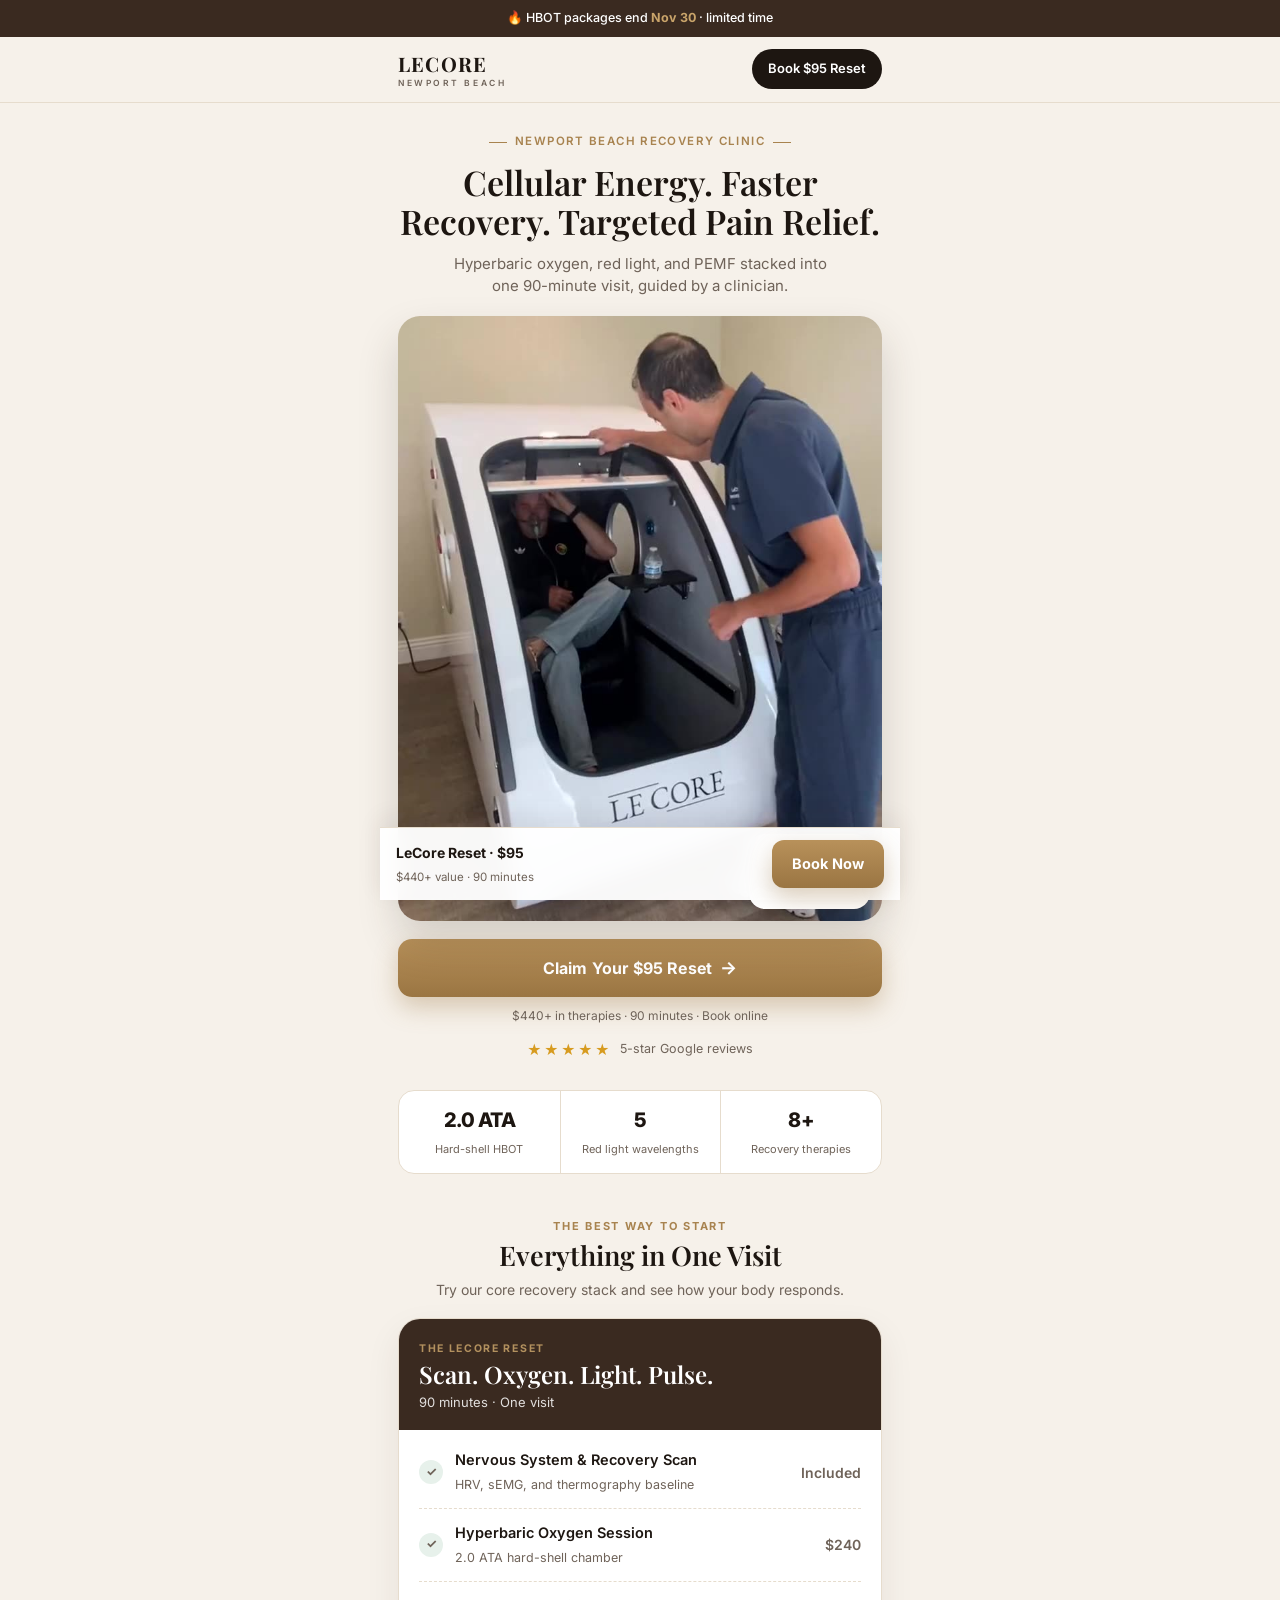
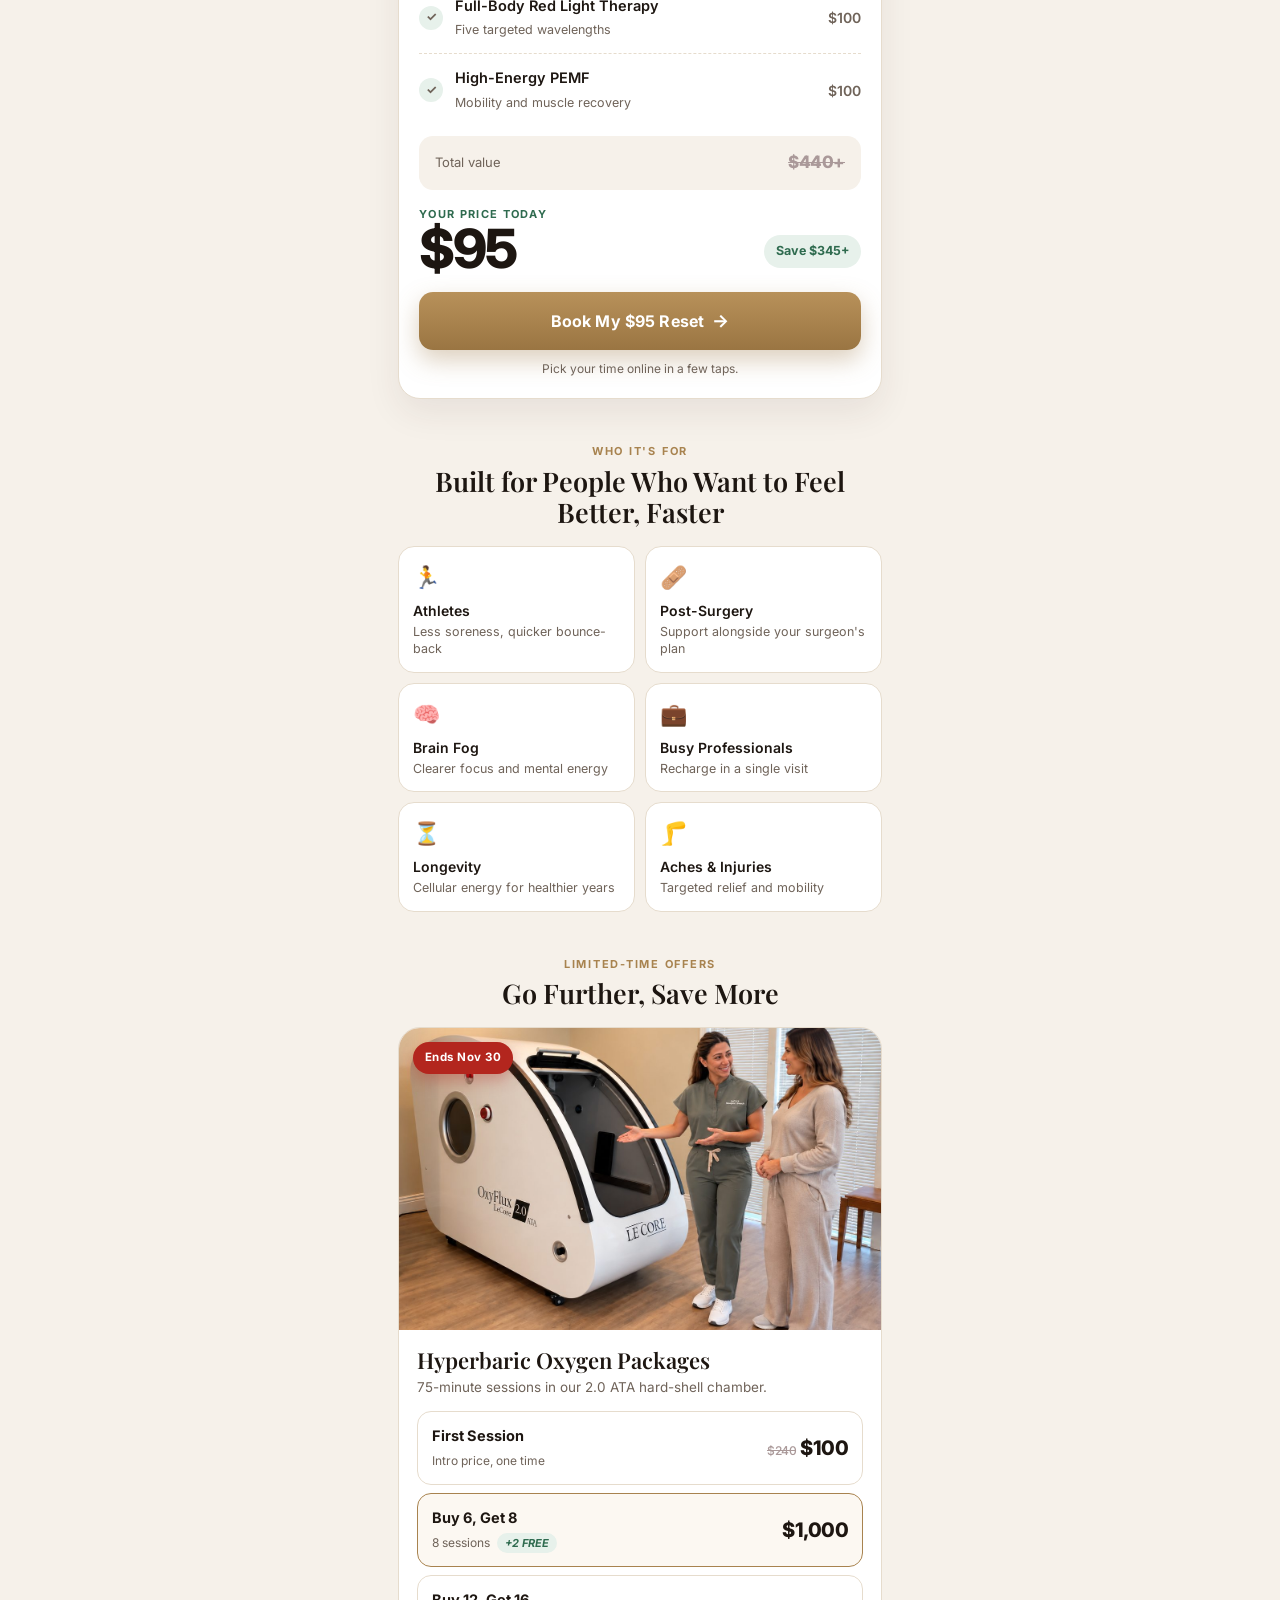
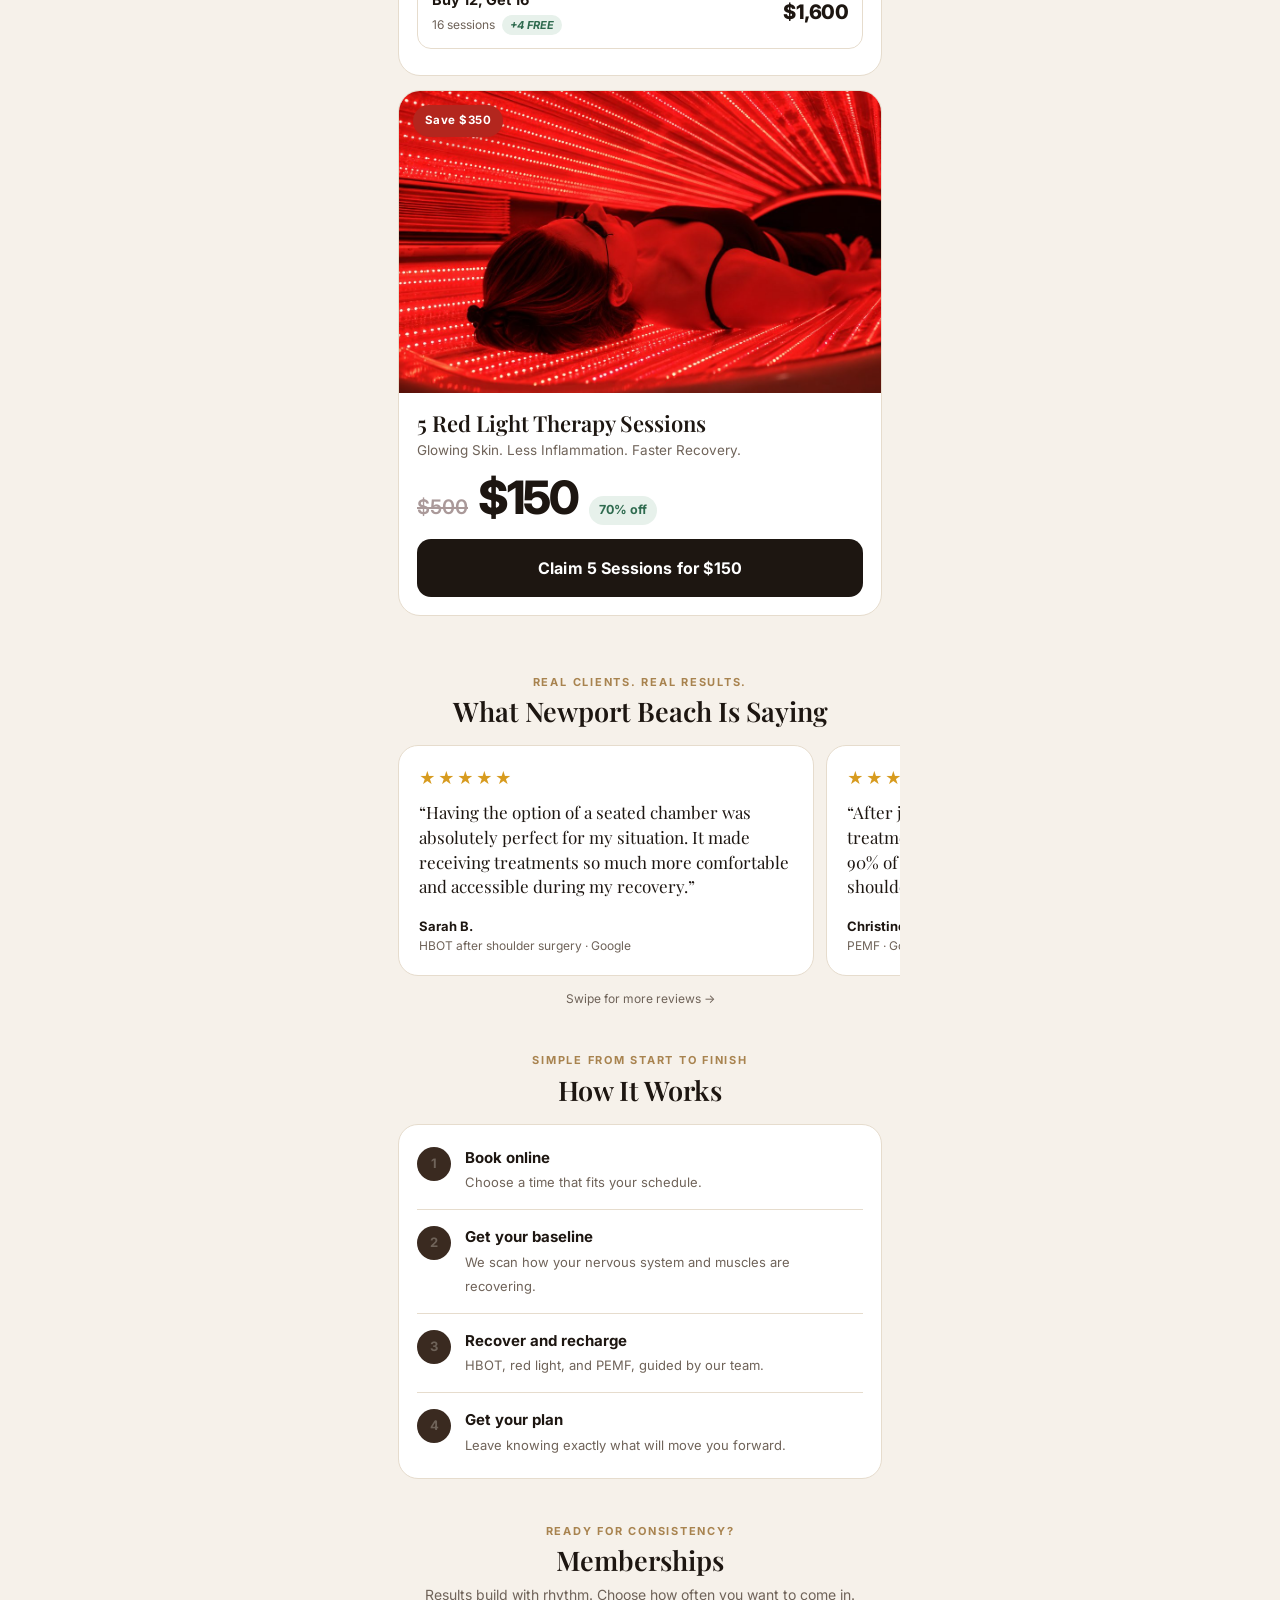
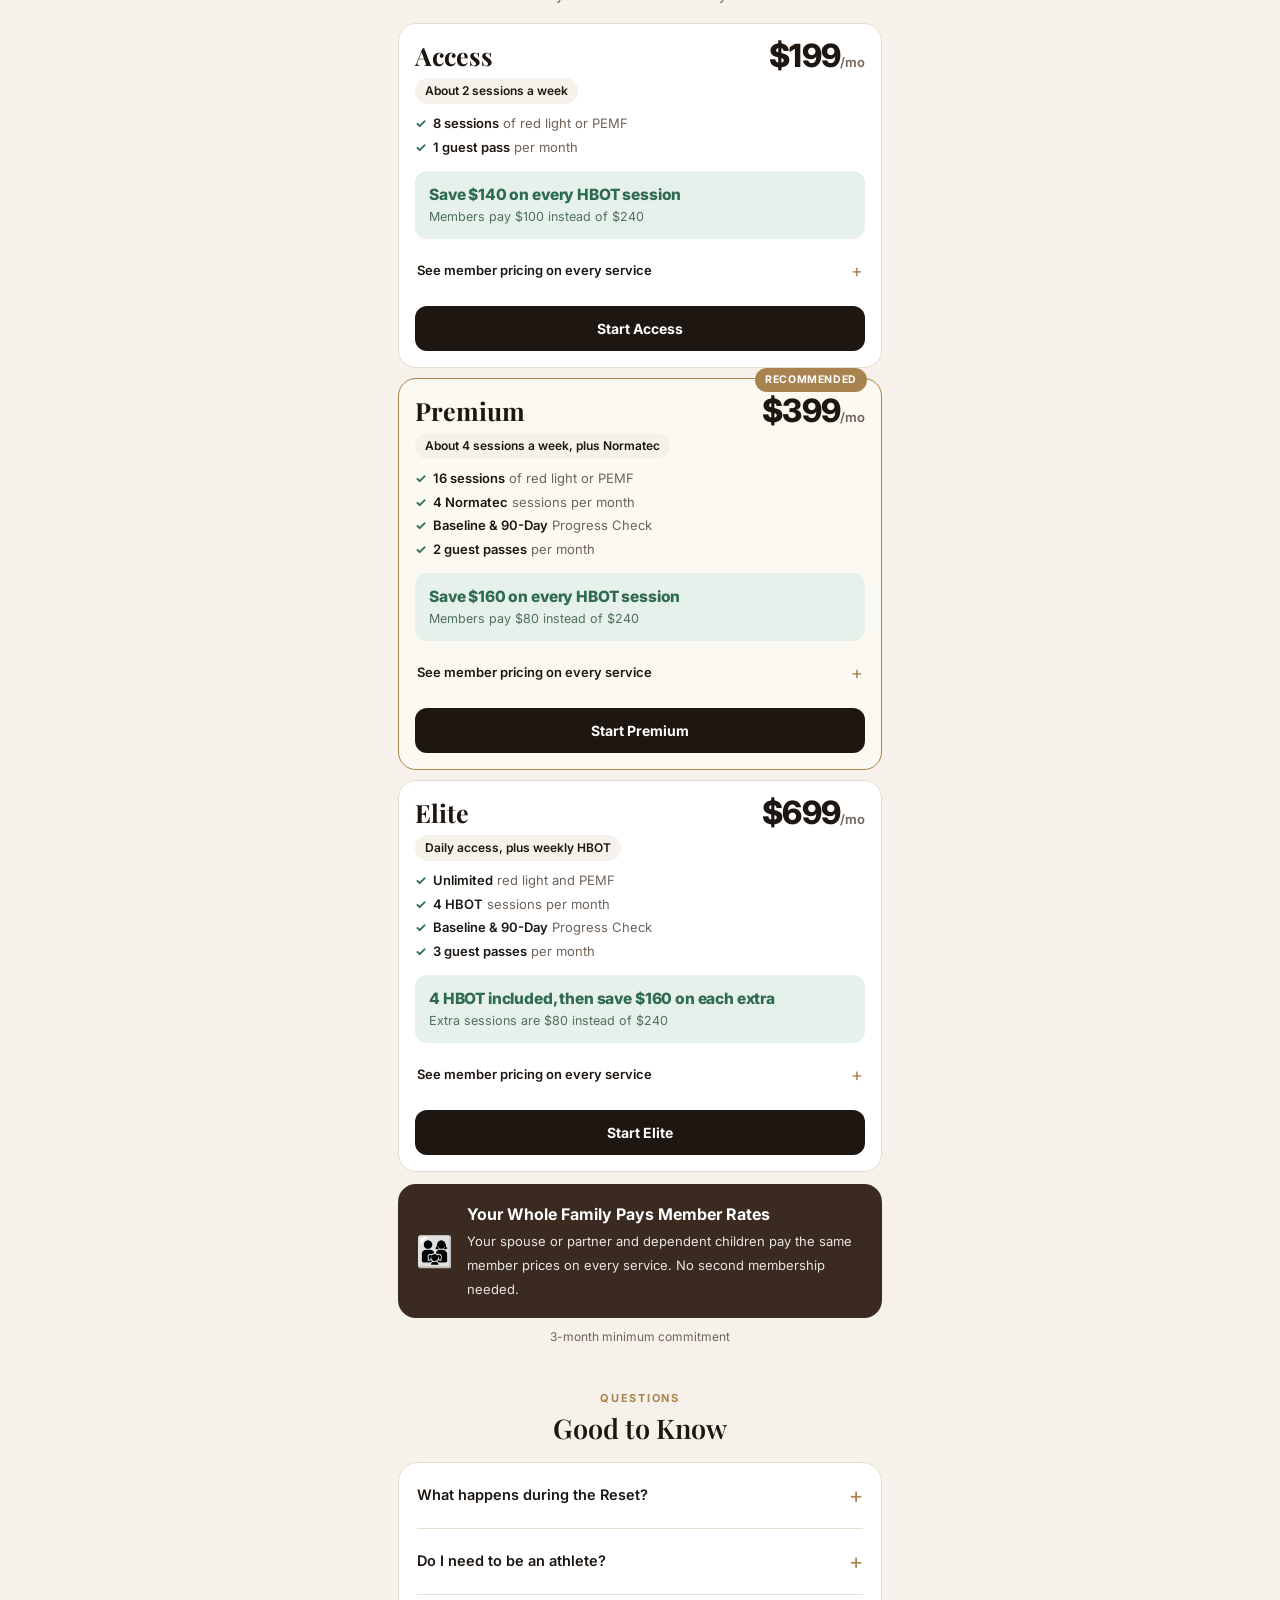
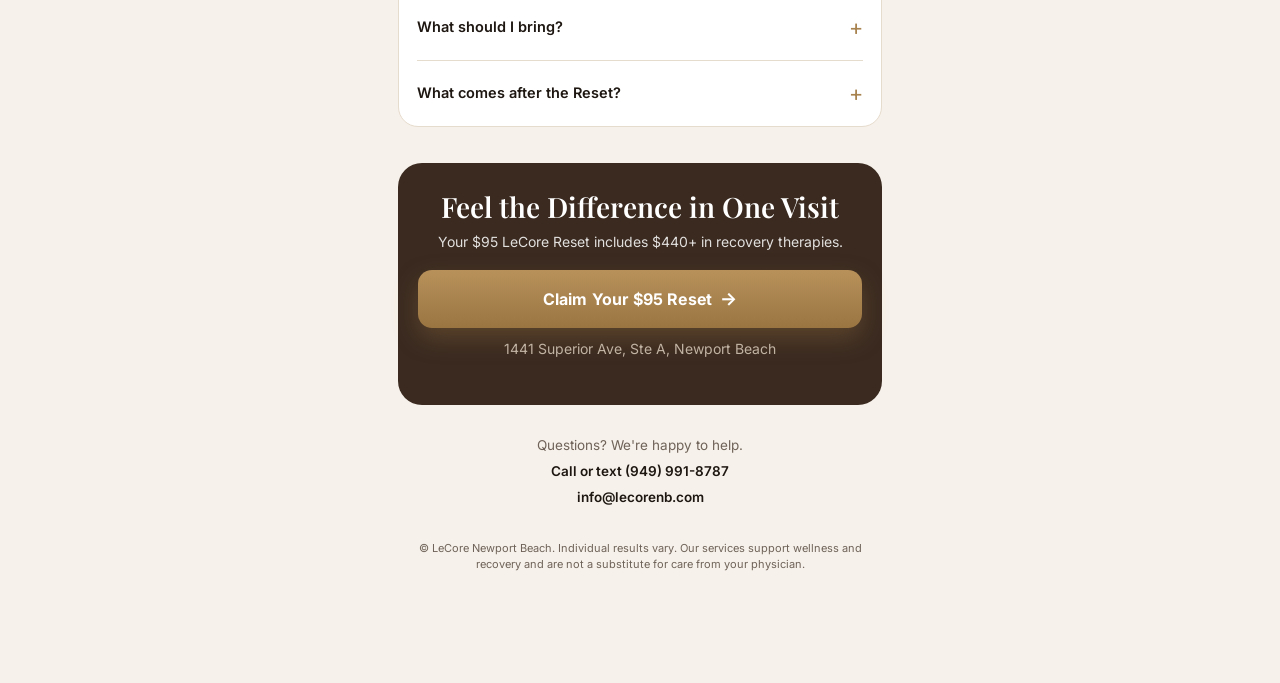
==== index.html @ b9d09a41 "Add files via upload" ====
<!DOCTYPE html>
<html lang="en">
<head>
<meta charset="UTF-8">
<meta name="viewport" content="width=device-width, initial-scale=1">
<title>LeCore Newport Beach | Recovery, HBOT &amp; Red Light Therapy</title>
<meta name="description" content="Start with the $95 LeCore Reset: HBOT, red light therapy, PEMF and a Nervous System &amp; Recovery Scan in one 90-minute visit in Newport Beach.">
<meta name="google-site-verification" content="6LIxqVBS-fjVktFkKqWUHSHhDNLrBS7f-ETsenJE2J8">
<link rel="canonical" href="https://bio.lecorenb.com/">
<meta property="og:type" content="website">
<meta property="og:url" content="https://bio.lecorenb.com/">
<meta property="og:title" content="LeCore Newport Beach | Recovery, HBOT &amp; Red Light Therapy">
<meta property="og:description" content="Start with the $95 LeCore Reset: HBOT, red light therapy, PEMF and a Nervous System &amp; Recovery Scan in one 90-minute visit in Newport Beach.">
<meta property="og:image" content="https://bio.lecorenb.com/assets/hero-poster.jpg">
<meta name="twitter:card" content="summary_large_image">
<meta name="theme-color" content="#f6f1ea">
<link rel="preload" as="image" href="assets/hero-poster.jpg">
<script type="application/ld+json">
{
  "@context": "https://schema.org",
  "@type": "HealthAndBeautyBusiness",
  "name": "LeCore Newport Beach",
  "url": "https://bio.lecorenb.com/",
  "image": "https://bio.lecorenb.com/assets/hero.jpg",
  "telephone": "+1-949-991-8787",
  "email": "info@lecorenb.com",
  "address": {
    "@type": "PostalAddress",
    "streetAddress": "1441 Superior Ave, Ste A",
    "addressLocality": "Newport Beach",
    "addressRegion": "CA",
    "postalCode": "92663",
    "addressCountry": "US"
  },
  "geo": {"@type": "GeoCoordinates", "latitude": 33.6268711, "longitude": -117.9333938},
  "sameAs": ["https://www.lecorenb.com/"]
}
</script>
<!-- Meta Pixel -->
<script>
!function(f,b,e,v,n,t,s){if(f.fbq)return;n=f.fbq=function(){n.callMethod?
n.callMethod.apply(n,arguments):n.queue.push(arguments)};if(!f._fbq)f._fbq=n;
n.push=n;n.loaded=!0;n.version='2.0';n.queue=[];t=b.createElement(e);t.async=!0;
t.src=v;s=b.getElementsByTagName(e)[0];s.parentNode.insertBefore(t,s)}(window,
document,'script','https://connect.facebook.net/en_US/fbevents.js');
fbq('init','939846468880191');fbq('track','PageView');
</script>
<noscript><img height="1" width="1" style="display:none" alt="" src="https://www.facebook.com/tr?id=939846468880191&ev=PageView&noscript=1"></noscript>
<link rel="preconnect" href="https://fonts.googleapis.com">
<link rel="preconnect" href="https://fonts.gstatic.com" crossorigin>
<link href="https://fonts.googleapis.com/css2?family=Playfair+Display:wght@500;600;700&family=Inter:wght@400;500;600;700&display=swap" rel="stylesheet">
<style>
:root{--cream:#f6f1ea;--sand:#ece3d6;--card:#fff;--ink:#1d1611;--brown:#3a2a20;--gold:#a8834f;--gold2:#c9a46a;--muted:#6f6359;--line:#e6dccd;--green:#2f6b4f;--max:520px}
*{box-sizing:border-box;margin:0;padding:0}
html{scroll-behavior:smooth}
body{font-family:Inter,system-ui,sans-serif;background:var(--cream);color:var(--ink);line-height:1.5;-webkit-font-smoothing:antialiased;padding-bottom:86px}
img,video{display:block;max-width:100%}
a{color:inherit;text-decoration:none}
.wrap{max-width:var(--max);margin:0 auto}
h1,h2,h3{font-family:"Playfair Display",Georgia,serif;font-weight:600;line-height:1.15}
[id]{scroll-margin-top:110px}

/* urgency bar + header */
.urgent{background:var(--brown);color:#fff;text-align:center;font-size:12.5px;font-weight:500;padding:9px 14px}
.urgent b{color:var(--gold2)}
.top{position:sticky;top:0;z-index:30;background:rgba(246,241,234,.94);backdrop-filter:blur(10px);-webkit-backdrop-filter:blur(10px);border-bottom:1px solid var(--line)}
.top-in{max-width:var(--max);margin:0 auto;display:flex;align-items:center;justify-content:space-between;padding:12px 18px}
.logo{font-family:"Playfair Display",serif;font-size:20px;font-weight:700;letter-spacing:.06em}
.logo small{display:block;font-family:Inter;font-size:8.5px;letter-spacing:.3em;font-weight:600;color:var(--muted);margin-top:-2px}
.pill{background:var(--ink);color:#fff;font-size:13px;font-weight:600;padding:10px 16px;border-radius:999px}

/* buttons */
.btn{display:flex;align-items:center;justify-content:center;gap:8px;width:100%;padding:17px 20px;border-radius:14px;font-weight:700;font-size:16px;letter-spacing:.01em;transition:transform .15s}
.btn:active{transform:scale(.98)}
.btn-gold{background:linear-gradient(180deg,#b8915a,#9a7542);color:#fff;box-shadow:0 10px 24px rgba(154,117,66,.35)}
.btn-ink{background:var(--ink);color:#fff}
.btn-ghost{border:1.5px solid var(--ink);color:var(--ink);background:transparent}
.btn .arr{font-size:18px;line-height:1}
.micro{text-align:center;font-size:12px;color:var(--muted);margin-top:10px}

/* hero */
.hero{padding:22px 18px 8px;text-align:center}
.kicker{display:inline-flex;align-items:center;gap:8px;font-size:11.5px;font-weight:600;letter-spacing:.12em;text-transform:uppercase;color:var(--gold);margin-bottom:12px}
.kicker:before,.kicker:after{content:"";width:18px;height:1px;background:var(--gold)}
.hero h1{font-size:34px;margin-bottom:12px}
.hero p.sub{font-size:15px;color:var(--muted);max-width:400px;margin:0 auto 18px}
.hero-media{position:relative;border-radius:22px;overflow:hidden;aspect-ratio:4/5;margin:0 0 18px;box-shadow:0 20px 40px rgba(58,42,32,.18)}
.hero-media video{width:100%;height:100%;object-fit:cover}
.price-badge{position:absolute;right:12px;bottom:12px;background:#fff;border-radius:16px;padding:10px 14px;text-align:left;box-shadow:0 8px 24px rgba(0,0,0,.18)}
.price-badge small{display:block;font-size:10.5px;font-weight:600;letter-spacing:.08em;text-transform:uppercase;color:var(--muted)}
.price-badge b{font-family:"Playfair Display";font-size:26px}
.price-badge s{font-size:13px;color:#a99;margin-left:4px}
.trust{display:flex;align-items:center;justify-content:center;gap:8px;margin-top:14px;font-size:12.5px;color:var(--muted)}
.trust .st{color:#d79b1f;letter-spacing:2px;font-size:14px}

/* proof strip */
.strip{display:grid;grid-template-columns:repeat(3,1fr);margin:22px 18px 0;background:var(--card);border-radius:16px;border:1px solid var(--line)}
.strip div{text-align:center;padding:14px 6px}
.strip div+div{border-left:1px solid var(--line)}
.strip b{display:block;font-family:"Playfair Display";font-size:20px}
.strip span{font-size:11px;color:var(--muted)}

/* sections */
section{padding:36px 18px 0}
.sh{text-align:center;margin-bottom:18px}
.sh .ey{font-size:11px;font-weight:700;letter-spacing:.16em;text-transform:uppercase;color:var(--gold);margin-bottom:6px}
.sh h2{font-size:27px}
.sh p{font-size:14px;color:var(--muted);margin-top:8px}

/* value stack */
.stack{background:var(--card);border-radius:22px;overflow:hidden;border:1px solid var(--line);box-shadow:0 14px 34px rgba(58,42,32,.08)}
.stack-head{background:var(--brown);color:#fff;padding:18px 20px}
.stack-head .ey{font-size:10.5px;font-weight:700;letter-spacing:.16em;color:var(--gold2)}
.stack-head h3{font-size:24px;margin-top:4px}
.stack-head p{font-size:13px;opacity:.85;margin-top:4px}
.items{padding:6px 20px}
.item{display:flex;align-items:center;gap:12px;padding:13px 0;border-bottom:1px dashed var(--line)}
.item:last-child{border-bottom:0}
.ck{flex:none;width:24px;height:24px;border-radius:50%;background:#e7f1eb;color:var(--green);display:grid;place-items:center;font-size:13px;font-weight:700}
.item div{flex:1}
.item b{display:block;font-size:14.5px;font-weight:600}
.item span{font-size:12.5px;color:var(--muted)}
.item em{font-style:normal;font-size:14px;font-weight:600;color:var(--muted)}
.total{margin:4px 20px 0;padding:14px 16px;background:var(--cream);border-radius:14px;display:flex;justify-content:space-between;align-items:center}
.total span{font-size:13px;color:var(--muted)}
.total s{font-size:17px;font-weight:600;color:#a99}
.today{display:flex;align-items:flex-end;justify-content:space-between;padding:16px 20px 6px}
.today small{display:block;font-size:11px;font-weight:700;letter-spacing:.12em;text-transform:uppercase;color:var(--green)}
.today b{font-family:"Playfair Display";font-size:52px;line-height:1}
.save-tag{background:#e7f1eb;color:var(--green);font-size:12.5px;font-weight:700;padding:7px 12px;border-radius:999px;margin-bottom:8px}
.stack .cta{padding:10px 20px 20px}

/* who it's for */
.who{display:grid;grid-template-columns:1fr 1fr;gap:10px}
.who div{background:var(--card);border:1px solid var(--line);border-radius:16px;padding:14px}
.who i{font-style:normal;font-size:22px;display:block;margin-bottom:6px}
.who b{display:block;font-size:14px;font-weight:600}
.who span{font-size:12.5px;color:var(--muted);line-height:1.4;display:block;margin-top:2px}

/* offers */
.offer{position:relative;background:var(--card);border-radius:22px;overflow:hidden;border:1px solid var(--line);margin-bottom:14px}
.offer img{width:100%;aspect-ratio:16/10;object-fit:cover}
.ribbon{position:absolute;top:14px;left:14px;background:#b3261e;color:#fff;font-size:11.5px;font-weight:700;letter-spacing:.04em;padding:7px 12px;border-radius:999px;box-shadow:0 6px 16px rgba(179,38,30,.35)}
.offer-in{padding:18px}
.offer-in h3{font-size:22px}
.offer-in p{font-size:13.5px;color:var(--muted);margin:4px 0 14px}
.pk{display:flex;align-items:center;justify-content:space-between;gap:10px;padding:13px 14px;border:1.5px solid var(--line);border-radius:14px;margin-bottom:8px}
.pk b{display:block;font-size:14.5px}
.pk span{font-size:12px;color:var(--muted)}
.pk .bonus{display:inline-block;background:#e7f1eb;color:var(--green);font-weight:700;font-size:11px;border-radius:999px;padding:2px 8px;margin-left:4px}
.pk .p{font-family:"Playfair Display";font-size:21px;font-weight:700;white-space:nowrap}
.pk .p s{font-family:Inter;font-size:12px;color:#a99;font-weight:500;margin-right:4px}
.pk.hot{border-color:var(--gold);background:#fcf8f2}
.pk .go{font-family:Inter;font-size:12.5px;font-weight:700;background:var(--ink);color:#fff;border-radius:999px;padding:8px 12px;margin-left:8px}
.bigprice{display:flex;align-items:baseline;gap:10px;margin-bottom:14px}
.bigprice s{font-size:20px;color:#a99;font-weight:600}
.bigprice b{font-family:"Playfair Display";font-size:44px;line-height:1}
.bigprice em{font-style:normal;background:#e7f1eb;color:var(--green);font-weight:700;font-size:12.5px;border-radius:999px;padding:5px 10px}

/* reviews */
.revs{display:flex;gap:12px;overflow-x:auto;scroll-snap-type:x mandatory;margin:0 -18px;padding:0 18px 4px;scrollbar-width:none}
.revs::-webkit-scrollbar{display:none}
.rv{flex:0 0 86%;scroll-snap-align:center;background:var(--card);border:1px solid var(--line);border-radius:20px;padding:20px}
.rv .st{color:#d79b1f;letter-spacing:2px}
.rv p{font-family:"Playfair Display";font-size:17px;line-height:1.45;margin:10px 0 14px}
.rv b{font-size:13px}
.rv small{display:block;font-size:12px;color:var(--muted)}
.swipe{text-align:center;font-size:12px;color:var(--muted);margin-top:10px}

/* steps */
.steps{background:var(--card);border:1px solid var(--line);border-radius:20px;padding:6px 18px}
.step{display:flex;gap:14px;padding:16px 0;border-bottom:1px solid var(--line)}
.step:last-child{border-bottom:0}
.num{flex:none;width:34px;height:34px;border-radius:50%;background:var(--brown);color:#fff;display:grid;place-items:center;font-weight:700;font-size:14px}
.step b{display:block;font-size:15px}
.step span{font-size:13px;color:var(--muted)}

/* memberships */
.mem{display:grid;gap:10px}
.m{display:block;background:var(--card);border:1.5px solid var(--line);border-radius:18px;padding:16px}
.m.rec{border-color:var(--gold);background:#fcf8f2;position:relative}
.m .tagr{position:absolute;top:-11px;right:14px;background:var(--gold);color:#fff;font-size:10.5px;font-weight:700;letter-spacing:.06em;padding:4px 10px;border-radius:999px}
.m-top{display:flex;justify-content:space-between;align-items:baseline}
.m h3{font-size:19px}
.m .pr{font-family:"Playfair Display";font-size:22px;font-weight:700}
.m .pr small{font-family:Inter;font-size:12px;color:var(--muted);font-weight:500}
.m .freq{display:inline-block;font-size:12px;font-weight:600;background:var(--cream);border-radius:999px;padding:4px 10px;margin:6px 0 8px}
.m ul{list-style:none;font-size:13px;color:var(--muted)}
.m li{padding:2px 0 2px 18px;position:relative}
.m li:before{content:"✓";position:absolute;left:0;color:var(--green);font-weight:700}
.m .join{display:block;text-align:center;margin-top:12px;font-size:14px;font-weight:700;padding:12px;border-radius:12px;background:var(--ink);color:#fff}
.fine{text-align:center;font-size:12px;color:var(--muted);margin-top:10px}

/* faq */
.faq{background:var(--card);border:1px solid var(--line);border-radius:20px;padding:0 18px}
details{border-bottom:1px solid var(--line)}
details:last-child{border-bottom:0}
summary{list-style:none;cursor:pointer;display:flex;justify-content:space-between;align-items:center;gap:10px;padding:16px 0;font-weight:600;font-size:14.5px}
summary::-webkit-details-marker{display:none}
summary:after{content:"+";font-size:22px;font-weight:400;color:var(--gold)}
details[open] summary:after{content:"–"}
details p{font-size:13.5px;color:var(--muted);padding:0 0 16px;line-height:1.55}

/* final cta */
.final{margin:36px 18px 0;background:var(--brown);color:#fff;border-radius:24px;padding:28px 20px;text-align:center}
.final h2{font-size:28px;margin-bottom:8px}
.final p{font-size:14px;opacity:.85;margin-bottom:18px}
.final .micro{color:#d8cbbb}

/* contact */
.contact{padding:30px 18px 10px;text-align:center;font-size:13.5px;color:var(--muted)}
.contact a{display:block;margin:6px 0;font-weight:600;color:var(--ink)}
footer{text-align:center;font-size:11px;color:var(--muted);padding:16px 22px 24px}

/* sticky */
.sticky{position:fixed;left:50%;transform:translateX(-50%);bottom:0;width:100%;max-width:var(--max);z-index:40;display:flex;align-items:center;gap:12px;padding:12px 16px calc(12px + env(safe-area-inset-bottom));background:rgba(255,255,255,.96);backdrop-filter:blur(10px);-webkit-backdrop-filter:blur(10px);border-top:1px solid var(--line);box-shadow:0 -8px 24px rgba(58,42,32,.08)}
.sticky div{flex:1}
.sticky b{display:block;font-size:14px}
.sticky span{font-size:11.5px;color:var(--muted)}
.sticky .btn{width:auto;padding:13px 20px;font-size:14.5px;border-radius:12px}

/* numbers: simple bold sans */
.num-font,.price-badge b,.strip b,.today b,.pk .p,.bigprice b,.m .pr,.total s{font-family:Inter,system-ui,sans-serif!important;font-weight:800;letter-spacing:-.025em}
.price-badge b{font-size:26px}
.strip b{font-size:20px}
.today b{font-size:54px;letter-spacing:-.04em}
.pk .p{font-size:20px}
.bigprice b{font-size:46px;letter-spacing:-.04em}
/* memberships v2 */
.m h3{font-family:"Playfair Display",serif;font-size:25px;font-weight:700}
.m .pr{font-size:32px;line-height:1}
.m .pr small{font-size:13px;font-weight:600;letter-spacing:0}
.m-top{align-items:center}
.m li b{color:var(--ink);font-weight:600}
.perks{background:var(--card);border:1px solid var(--line);border-radius:18px;padding:16px;margin-bottom:12px}
.perks h4{font-size:14px;font-weight:700;margin-bottom:8px}
.perks .chips{display:flex;flex-wrap:wrap;gap:6px}
.perks .chips span{font-size:12px;font-weight:600;background:var(--cream);border-radius:999px;padding:6px 10px}
.family{display:flex;gap:14px;align-items:center;background:var(--brown);color:#fff;border-radius:18px;padding:18px;margin-top:12px}
.family i{font-style:normal;font-size:30px;flex:none}
.family b{display:block;font-size:16px;font-weight:700;margin-bottom:2px}
.family span{font-size:13px;opacity:.88;line-height:1.45}

.m{position:relative}
.saveline{display:flex;flex-direction:column;background:#e7f1eb;border-radius:12px;padding:12px 14px;margin-top:12px}
.saveline b{font-size:15.5px;font-weight:800;color:var(--green);letter-spacing:-.01em}
.saveline span{font-size:12.5px;color:#4f6f5f;margin-top:2px}
.mpd{border:0;margin-top:8px}
.mpd summary{font-size:13px;font-weight:600;padding:10px 2px;color:var(--ink)}
.mpd summary:after{content:"+";font-size:18px}
.mpd[open] summary:after{content:"–"}
.mpd table{width:100%;border-collapse:collapse;font-size:12.5px;margin-bottom:6px}
.mpd th{font-size:10.5px;font-weight:700;letter-spacing:.08em;text-transform:uppercase;color:var(--muted);text-align:left;padding:6px 0}
.mpd th:not(:first-child),.mpd td:not(:first-child){text-align:right;white-space:nowrap;padding-left:10px}
.mpd td{padding:7px 0;border-top:1px solid var(--line)}
.mpd td s{color:#a99}
.mpd td b{font-weight:800}
</style>
</head>
<body>

<div class="urgent">🔥 HBOT packages end <b>Nov 30</b> · <span id="left">limited time</span></div>
<header class="top"><div class="top-in">
  <div class="logo">LECORE<small>NEWPORT BEACH</small></div>
  <a class="pill" href="https://www.wellnessliving.com/rs/appointment-start.html?id_class_tab=3&amp;id_mode=1&amp;k_business=860553&amp;k_class_tab=82456&amp;k_service=329169">Book $95 Reset</a>
</div></header>

<main class="wrap">

  <!-- HERO -->
  <div class="hero">
    <p class="kicker">Newport Beach Recovery Clinic</p>
    <h1>Cellular Energy. Faster Recovery. Targeted Pain Relief.</h1>
    <p class="sub">Hyperbaric oxygen, red light, and PEMF stacked into one 90-minute visit, guided by a clinician.</p>
    <div class="hero-media">
      <video autoplay muted loop playsinline poster="assets/hero-poster.jpg"><source src="assets/hero-loop.mp4" type="video/mp4"></video>
      <div class="price-badge"><small>LeCore Reset</small><b>$95</b><s>$440+</s></div>
    </div>
    <a class="btn btn-gold" href="https://www.wellnessliving.com/rs/appointment-start.html?id_class_tab=3&amp;id_mode=1&amp;k_business=860553&amp;k_class_tab=82456&amp;k_service=329169">Claim Your $95 Reset <span class="arr">→</span></a>
    <p class="micro">$440+ in therapies · 90 minutes · Book online</p>
    <div class="trust"><span class="st">★★★★★</span> 5-star Google reviews</div>
  </div>

  <div class="strip">
    <div><b>2.0 ATA</b><span>Hard-shell HBOT</span></div>
    <div><b>5</b><span>Red light wavelengths</span></div>
    <div><b>8+</b><span>Recovery therapies</span></div>
  </div>

  <!-- VALUE STACK -->
  <section id="reset">
    <div class="sh"><p class="ey">The best way to start</p><h2>Everything in One Visit</h2><p>Try our core recovery stack and see how your body responds.</p></div>
    <div class="stack">
      <div class="stack-head"><p class="ey">THE LECORE RESET</p><h3>Scan. Oxygen. Light. Pulse.</h3><p>90 minutes · One visit</p></div>
      <div class="items">
        <div class="item"><span class="ck">✓</span><div><b>Nervous System &amp; Recovery Scan</b><span>HRV, sEMG, and thermography baseline</span></div><em>Included</em></div>
        <div class="item"><span class="ck">✓</span><div><b>Hyperbaric Oxygen Session</b><span>2.0 ATA hard-shell chamber</span></div><em>$240</em></div>
        <div class="item"><span class="ck">✓</span><div><b>Full-Body Red Light Therapy</b><span>Five targeted wavelengths</span></div><em>$100</em></div>
        <div class="item"><span class="ck">✓</span><div><b>High-Energy PEMF</b><span>Mobility and muscle recovery</span></div><em>$100</em></div>
      </div>
      <div class="total"><span>Total value</span><s>$440+</s></div>
      <div class="today"><div><small>Your price today</small><b>$95</b></div><span class="save-tag">Save $345+</span></div>
      <div class="cta">
        <a class="btn btn-gold" href="https://www.wellnessliving.com/rs/appointment-start.html?id_class_tab=3&amp;id_mode=1&amp;k_business=860553&amp;k_class_tab=82456&amp;k_service=329169">Book My $95 Reset <span class="arr">→</span></a>
        <p class="micro">Pick your time online in a few taps.</p>
      </div>
    </div>
  </section>

  <!-- WHO -->
  <section>
    <div class="sh"><p class="ey">Who it's for</p><h2>Built for People Who Want to Feel Better, Faster</h2></div>
    <div class="who">
      <div><i>🏃</i><b>Athletes</b><span>Less soreness, quicker bounce-back</span></div>
      <div><i>🩹</i><b>Post-Surgery</b><span>Support alongside your surgeon's plan</span></div>
      <div><i>🧠</i><b>Brain Fog</b><span>Clearer focus and mental energy</span></div>
      <div><i>💼</i><b>Busy Professionals</b><span>Recharge in a single visit</span></div>
      <div><i>⏳</i><b>Longevity</b><span>Cellular energy for healthier years</span></div>
      <div><i>🦵</i><b>Aches &amp; Injuries</b><span>Targeted relief and mobility</span></div>
    </div>
  </section>

  <!-- OFFERS -->
  <section>
    <div class="sh"><p class="ey">Limited-time offers</p><h2>Go Further, Save More</h2></div>

    <div class="offer">
      <img src="assets/hero-hbot.jpg" alt="Hyperbaric oxygen chamber at LeCore" loading="lazy">
      <span class="ribbon">Ends Nov 30</span>
      <div class="offer-in">
        <h3>Hyperbaric Oxygen Packages</h3>
        <p>75-minute sessions in our 2.0 ATA hard-shell chamber.</p>
        <a class="pk" href="https://www.wellnessliving.com/rs/appointment-start.html?id_class_tab=3&amp;id_mode=1&amp;k_business=860553&amp;k_class_tab=82945&amp;k_service=330958"><div><b>First Session</b><span>Intro price, one time</span></div><div class="p"><s>$240</s>$100</div></a>
        <a class="pk hot" href="https://www.wellnessliving.com/rs/catalog-payment.html?k_id=4294302&amp;sid_purchase_item=promotion&amp;id_sale=2&amp;k_business=860553"><div><b>Buy 6, Get 8</b><span>8 sessions <i class="bonus">+2 FREE</i></span></div><div class="p">$1,000</div></a>
        <a class="pk" href="https://www.wellnessliving.com/rs/catalog-payment.html?k_id=4294318&amp;sid_purchase_item=promotion&amp;id_sale=2&amp;k_business=860553"><div><b>Buy 12, Get 16</b><span>16 sessions <i class="bonus">+4 FREE</i></span></div><div class="p">$1,600</div></a>
      </div>
    </div>

    <div class="offer">
      <img src="assets/card-redlight-offer.jpg" alt="Full-body red light bed" loading="lazy">
      <span class="ribbon">Save $350</span>
      <div class="offer-in">
        <h3>5 Red Light Therapy Sessions</h3>
        <p>Glowing Skin. Less Inflammation. Faster Recovery.</p>
        <div class="bigprice"><s>$500</s><b>$150</b><em>70% off</em></div>
        <a class="btn btn-ink" href="https://www.wellnessliving.com/rs/catalog-payment.html?k_id=4305668&amp;sid_purchase_item=promotion&amp;id_sale=2&amp;k_business=860553">Claim 5 Sessions for $150</a>
      </div>
    </div>
  </section>

  <!-- REVIEWS -->
  <section>
    <div class="sh"><p class="ey">Real clients. Real results.</p><h2>What Newport Beach Is Saying</h2></div>
    <div class="revs">
      <div class="rv"><div class="st">★★★★★</div><p>“Having the option of a seated chamber was absolutely perfect for my situation. It made receiving treatments so much more comfortable and accessible during my recovery.”</p><b>Sarah B.</b><small>HBOT after shoulder surgery · Google</small></div>
      <div class="rv"><div class="st">★★★★★</div><p>“After just three months of weekly PEMF treatments and adjustments, I regained about 90% of the range of motion in my frozen shoulder.”</p><b>Christine H.</b><small>PEMF · Google</small></div>
      <div class="rv"><div class="st">★★★★★</div><p>“Having everything together at one Newport Beach clinic makes recovery much easier.”</p><b>Daisy B.</b><small>Member · Google</small></div>
      <div class="rv"><div class="st">★★★★★</div><p>“I loved how relaxing and rejuvenating it felt, and it was definitely something I looked forward to.”</p><b>Alexis F.</b><small>HBOT · Google</small></div>
    </div>
    <p class="swipe">Swipe for more reviews →</p>
  </section>

  <!-- HOW -->
  <section>
    <div class="sh"><p class="ey">Simple from start to finish</p><h2>How It Works</h2></div>
    <div class="steps">
      <div class="step"><span class="num">1</span><div><b>Book online</b><span>Choose a time that fits your schedule.</span></div></div>
      <div class="step"><span class="num">2</span><div><b>Get your baseline</b><span>We scan how your nervous system and muscles are recovering.</span></div></div>
      <div class="step"><span class="num">3</span><div><b>Recover and recharge</b><span>HBOT, red light, and PEMF, guided by our team.</span></div></div>
      <div class="step"><span class="num">4</span><div><b>Get your plan</b><span>Leave knowing exactly what will move you forward.</span></div></div>
    </div>
  </section>

  <!-- MEMBERSHIPS -->
  <section>
    <div class="sh"><p class="ey">Ready for consistency?</p><h2>Memberships</h2><p>Results build with rhythm. Choose how often you want to come in.</p></div>
    <div class="mem">
      <div class="m">
        <div class="m-top"><h3>Access</h3><div class="pr">$199<small>/mo</small></div></div>
        <span class="freq">About 2 sessions a week</span>
        <ul><li><b>8 sessions</b> of red light or PEMF</li><li><b>1 guest pass</b> per month</li></ul>
        <div class="saveline"><b>Save $140 on every HBOT session</b><span>Members pay $100 instead of $240</span></div>
        <details class="mpd"><summary>See member pricing on every service</summary><table><thead><tr><th>Service</th><th>Regular</th><th>Member</th></tr></thead><tbody><tr><td>Hyperbaric Oxygen (HBOT)</td><td><s>$240</s></td><td><b>$100</b></td></tr><tr><td>Red Light, after included</td><td><s>$100</s></td><td><b>$25</b></td></tr><tr><td>PEMF, after included</td><td><s>$100</s></td><td><b>$25</b></td></tr><tr><td>Full-body &amp; Targeted PEMF</td><td><s>$150</s></td><td><b>$40</b></td></tr><tr><td>Chiropractic</td><td><s>$95</s></td><td><b>$60</b></td></tr><tr><td>Chiropractic + Soft Tissue</td><td><s>$150</s></td><td><b>$100</b></td></tr><tr><td>EWOT</td><td><s>$85</s></td><td><b>$40</b></td></tr><tr><td>Normatec Compression</td><td><s>$45</s></td><td><b>$25</b></td></tr></tbody></table></details>
        <a class="join" href="https://www.wellnessliving.com/rs/catalog-payment.html?k_id=4258813&amp;sid_purchase_item=promotion&amp;id_sale=2&amp;k_business=860553">Start Access</a>
      </div>
      <div class="m rec"><span class="tagr">RECOMMENDED</span>
        <div class="m-top"><h3>Premium</h3><div class="pr">$399<small>/mo</small></div></div>
        <span class="freq">About 4 sessions a week, plus Normatec</span>
        <ul><li><b>16 sessions</b> of red light or PEMF</li><li><b>4 Normatec</b> sessions per month</li><li><b>Baseline &amp; 90-Day</b> Progress Check</li><li><b>2 guest passes</b> per month</li></ul>
        <div class="saveline"><b>Save $160 on every HBOT session</b><span>Members pay $80 instead of $240</span></div>
        <details class="mpd"><summary>See member pricing on every service</summary><table><thead><tr><th>Service</th><th>Regular</th><th>Member</th></tr></thead><tbody><tr><td>Hyperbaric Oxygen (HBOT)</td><td><s>$240</s></td><td><b>$80</b></td></tr><tr><td>Red Light, after included</td><td><s>$100</s></td><td><b>$25</b></td></tr><tr><td>PEMF, after included</td><td><s>$100</s></td><td><b>$25</b></td></tr><tr><td>Full-body &amp; Targeted PEMF</td><td><s>$150</s></td><td><b>$40</b></td></tr><tr><td>Chiropractic</td><td><s>$95</s></td><td><b>$60</b></td></tr><tr><td>Chiropractic + Soft Tissue</td><td><s>$150</s></td><td><b>$80</b></td></tr><tr><td>EWOT</td><td><s>$85</s></td><td><b>$40</b></td></tr><tr><td>Normatec, after included</td><td><s>$45</s></td><td><b>$25</b></td></tr></tbody></table></details>
        <a class="join" href="https://www.wellnessliving.com/rs/catalog-payment.html?k_id=4258814&amp;sid_purchase_item=promotion&amp;id_sale=2&amp;k_business=860553">Start Premium</a>
      </div>
      <div class="m">
        <div class="m-top"><h3>Elite</h3><div class="pr">$699<small>/mo</small></div></div>
        <span class="freq">Daily access, plus weekly HBOT</span>
        <ul><li><b>Unlimited</b> red light and PEMF</li><li><b>4 HBOT</b> sessions per month</li><li><b>Baseline &amp; 90-Day</b> Progress Check</li><li><b>3 guest passes</b> per month</li></ul>
        <div class="saveline"><b>4 HBOT included, then save $160 on each extra</b><span>Extra sessions are $80 instead of $240</span></div>
        <details class="mpd"><summary>See member pricing on every service</summary><table><thead><tr><th>Service</th><th>Regular</th><th>Member</th></tr></thead><tbody><tr><td>HBOT, after included</td><td><s>$240</s></td><td><b>$80</b></td></tr><tr><td>Red Light</td><td><s>$100</s></td><td><b>Included</b></td></tr><tr><td>PEMF</td><td><s>$100</s></td><td><b>Included</b></td></tr><tr><td>Full-body &amp; Targeted PEMF</td><td><s>$150</s></td><td><b>$40</b></td></tr><tr><td>Chiropractic</td><td><s>$95</s></td><td><b>$60</b></td></tr><tr><td>Chiropractic + Soft Tissue</td><td><s>$150</s></td><td><b>$80</b></td></tr><tr><td>EWOT</td><td><s>$85</s></td><td><b>$40</b></td></tr><tr><td>Normatec Compression</td><td><s>$45</s></td><td><b>$25</b></td></tr></tbody></table></details>
        <a class="join" href="https://www.wellnessliving.com/rs/catalog-payment.html?k_id=4264654&amp;sid_purchase_item=promotion&amp;id_sale=2&amp;k_business=860553">Start Elite</a>
      </div>
    </div>
    <div class="family"><i>👨‍👩‍👧</i><div><b>Your Whole Family Pays Member Rates</b><span>Your spouse or partner and dependent children pay the same member prices on every service. No second membership needed.</span></div></div>
    <p class="fine">3-month minimum commitment</p>
  </section>

  <!-- FAQ -->
  <section>
    <div class="sh"><p class="ey">Questions</p><h2>Good to Know</h2></div>
    <div class="faq">
      <details><summary>What happens during the Reset?</summary><p>We start with a Nervous System &amp; Recovery Scan, then move you through HBOT, full-body red light, and PEMF. The whole visit takes about 90 minutes.</p></details>
      <details><summary>Do I need to be an athlete?</summary><p>Not at all. Clients come in for sports recovery, post-surgical support, brain fog, energy, and longevity.</p></details>
      <details><summary>What should I bring?</summary><p>Just yourself. Wear comfortable clothes and plan to relax.</p></details>
      <details><summary>What comes after the Reset?</summary><p>You'll leave with a clear recommendation, whether that's a package, a membership, or simply coming back when you need it.</p></details>
    </div>
  </section>

  <!-- FINAL CTA -->
  <div class="final">
    <h2>Feel the Difference in One Visit</h2>
    <p>Your $95 LeCore Reset includes $440+ in recovery therapies.</p>
    <a class="btn btn-gold" href="https://www.wellnessliving.com/rs/appointment-start.html?id_class_tab=3&amp;id_mode=1&amp;k_business=860553&amp;k_class_tab=82456&amp;k_service=329169">Claim Your $95 Reset <span class="arr">→</span></a>
    <p class="micro">1441 Superior Ave, Ste A, Newport Beach</p>
  </div>

  <div class="contact">
    Questions? We're happy to help.
    <a href="tel:+19499918787">Call or text (949) 991-8787</a>
    <a href="mailto:info@lecorenb.com">info@lecorenb.com</a>
  </div>
  <footer>© LeCore Newport Beach. Individual results vary. Our services support wellness and recovery and are not a substitute for care from your physician.</footer>
</main>

<div class="sticky">
  <div><b>LeCore Reset · $95</b><span>$440+ value · 90 minutes</span></div>
  <a class="btn btn-gold" href="https://www.wellnessliving.com/rs/appointment-start.html?id_class_tab=3&amp;id_mode=1&amp;k_business=860553&amp;k_class_tab=82456&amp;k_service=329169">Book Now</a>
</div>

<script>
(function(){
  var end=new Date('2026-11-30T23:59:59-08:00');
  var d=Math.ceil((end-new Date())/86400000);
  var el=document.getElementById('left');
  if(d>1)el.textContent=d+' days left';else if(d===1)el.textContent='ends tonight';
  document.querySelectorAll('a[href*="wellnessliving.com"]').forEach(function(a){
    a.addEventListener('click',function(){
      if(typeof fbq==='function'){fbq('track',a.href.indexOf('catalog-payment')>-1?'InitiateCheckout':'Lead',{content_name:(a.textContent||'').trim()});}
    });
  });

})();
</script>
</body>
</html>
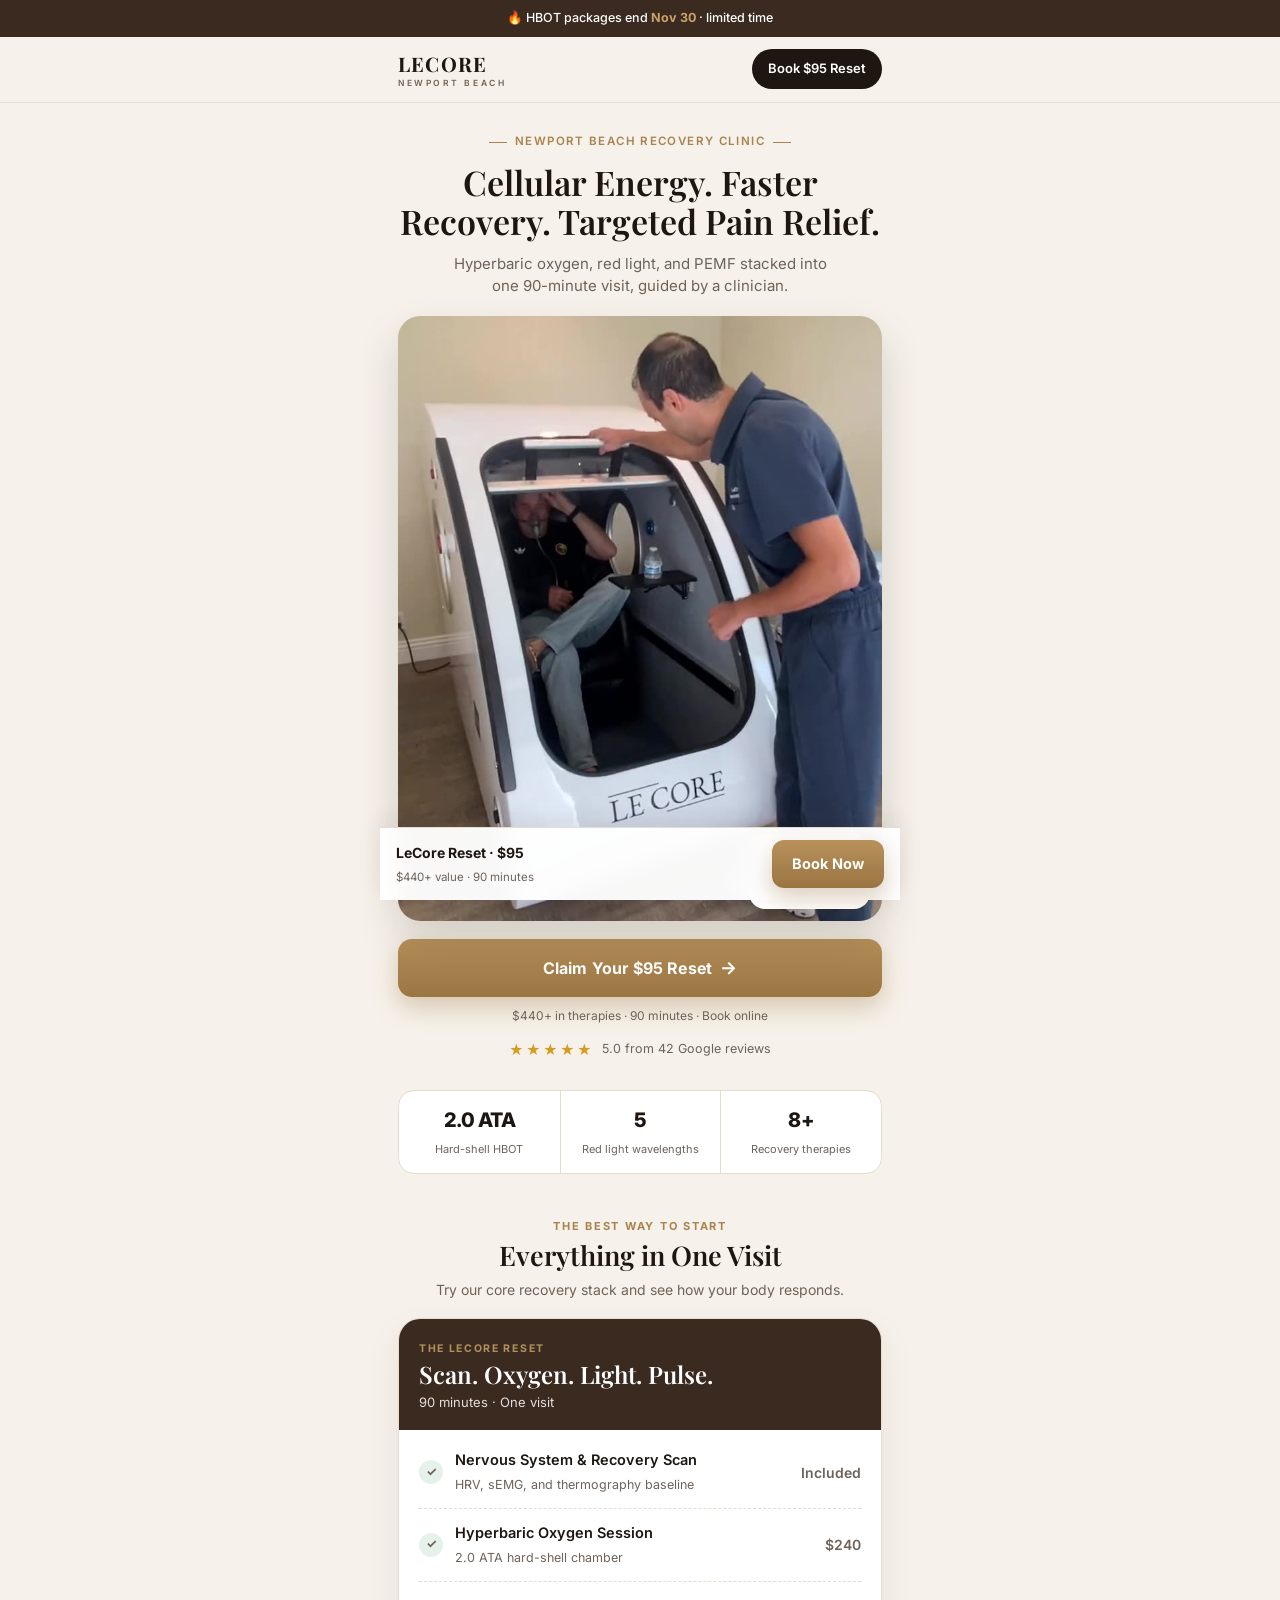
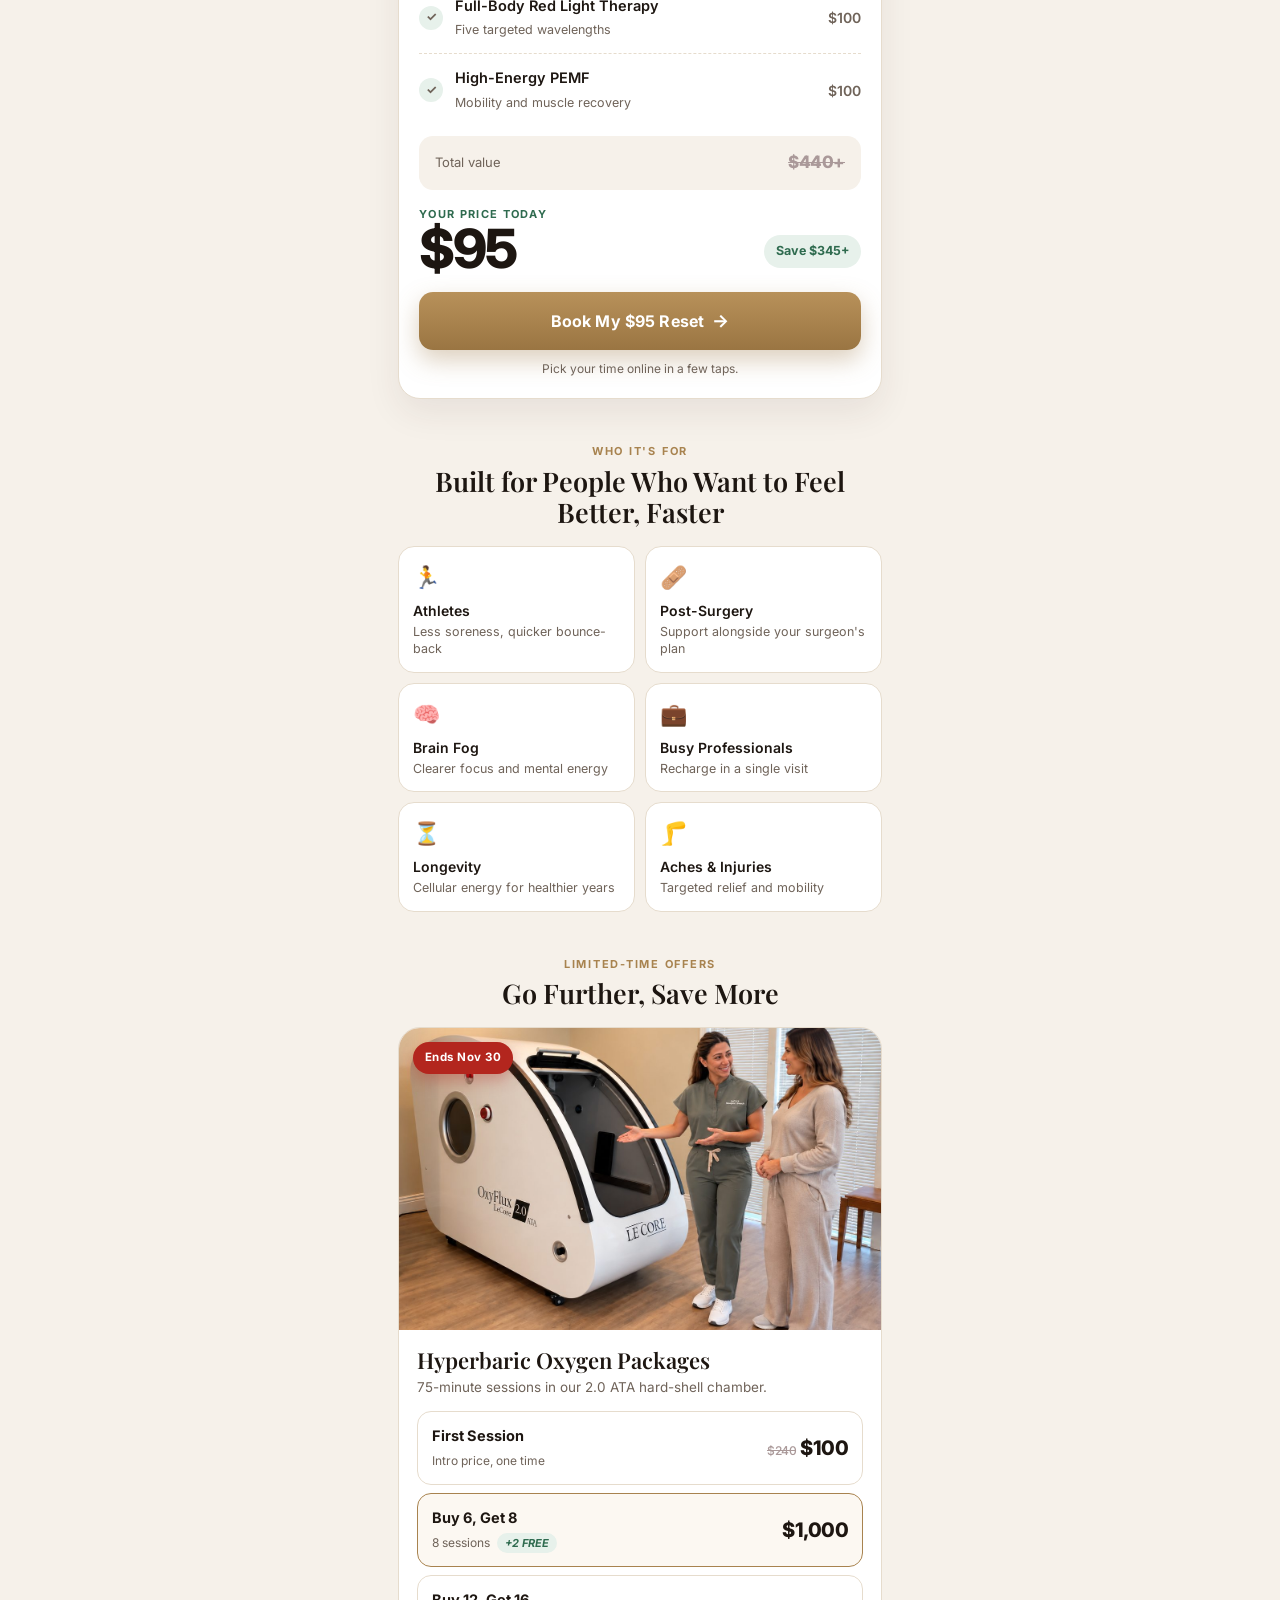
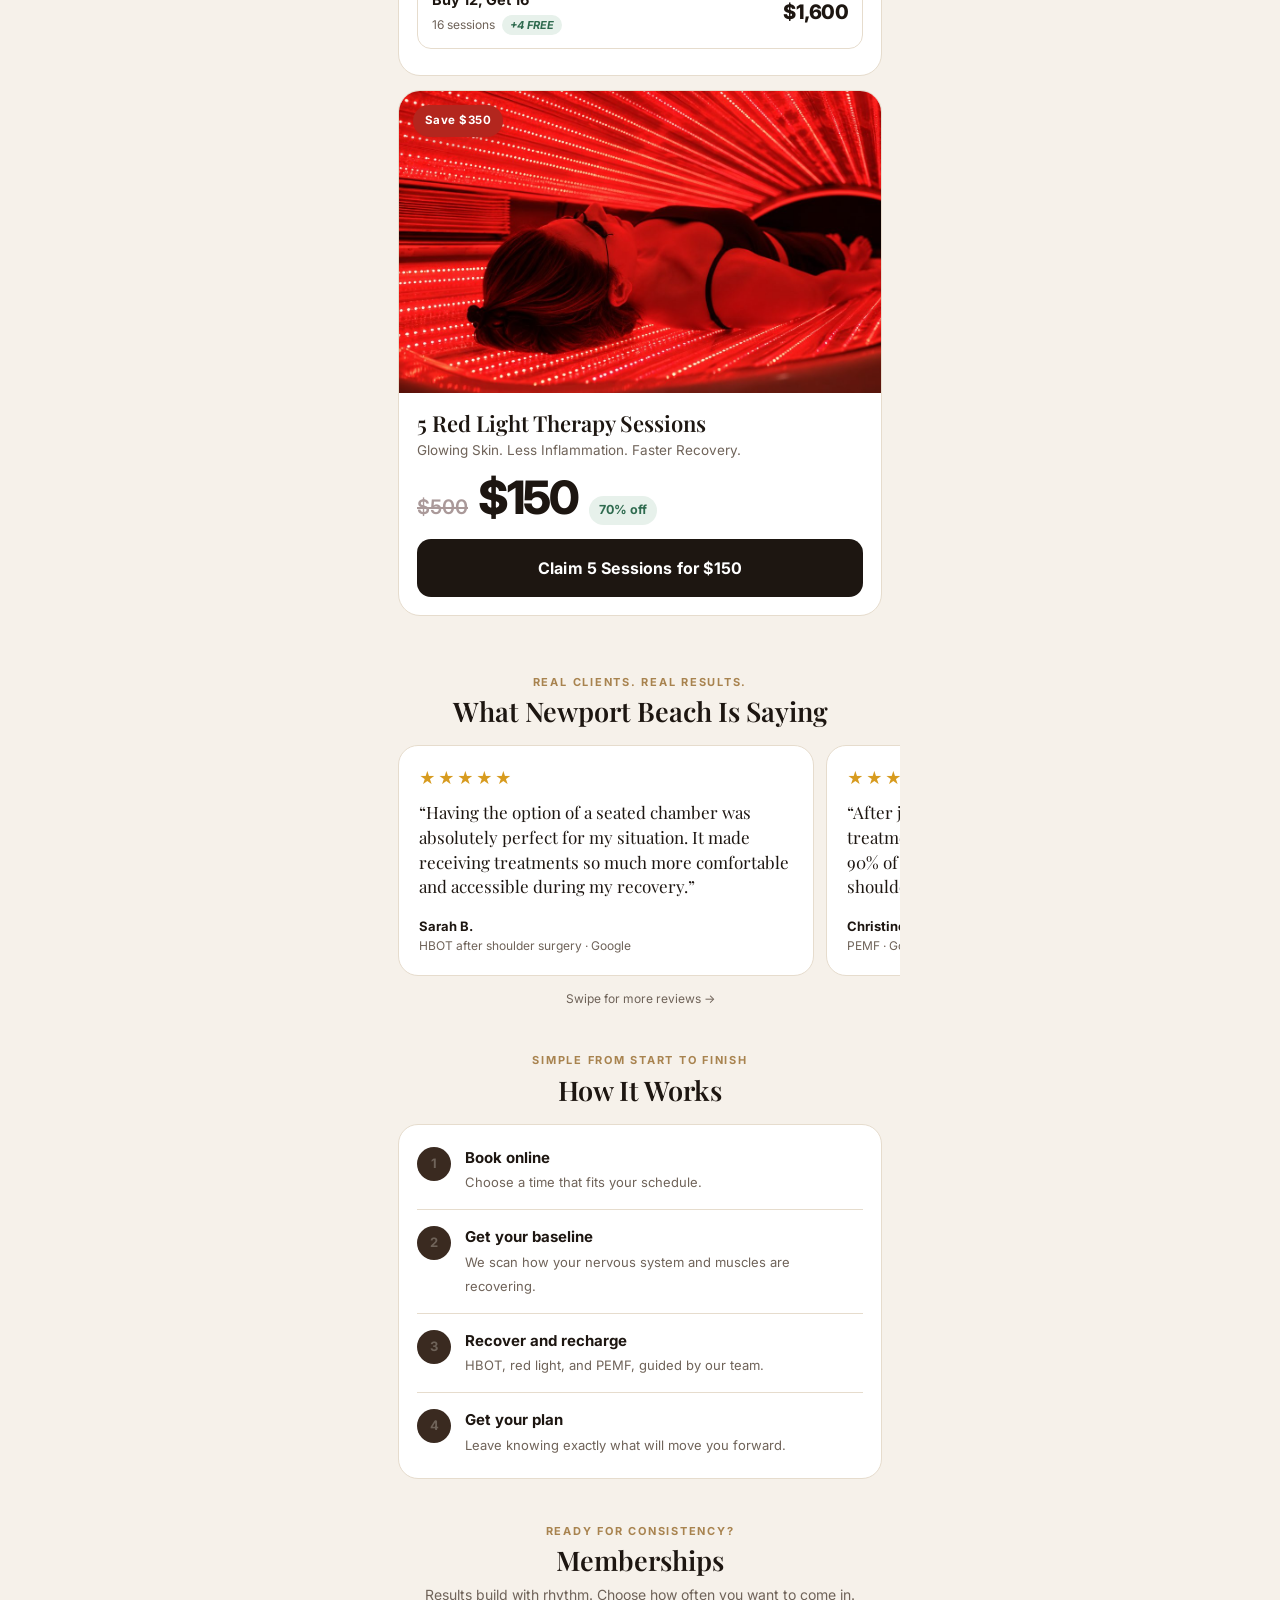
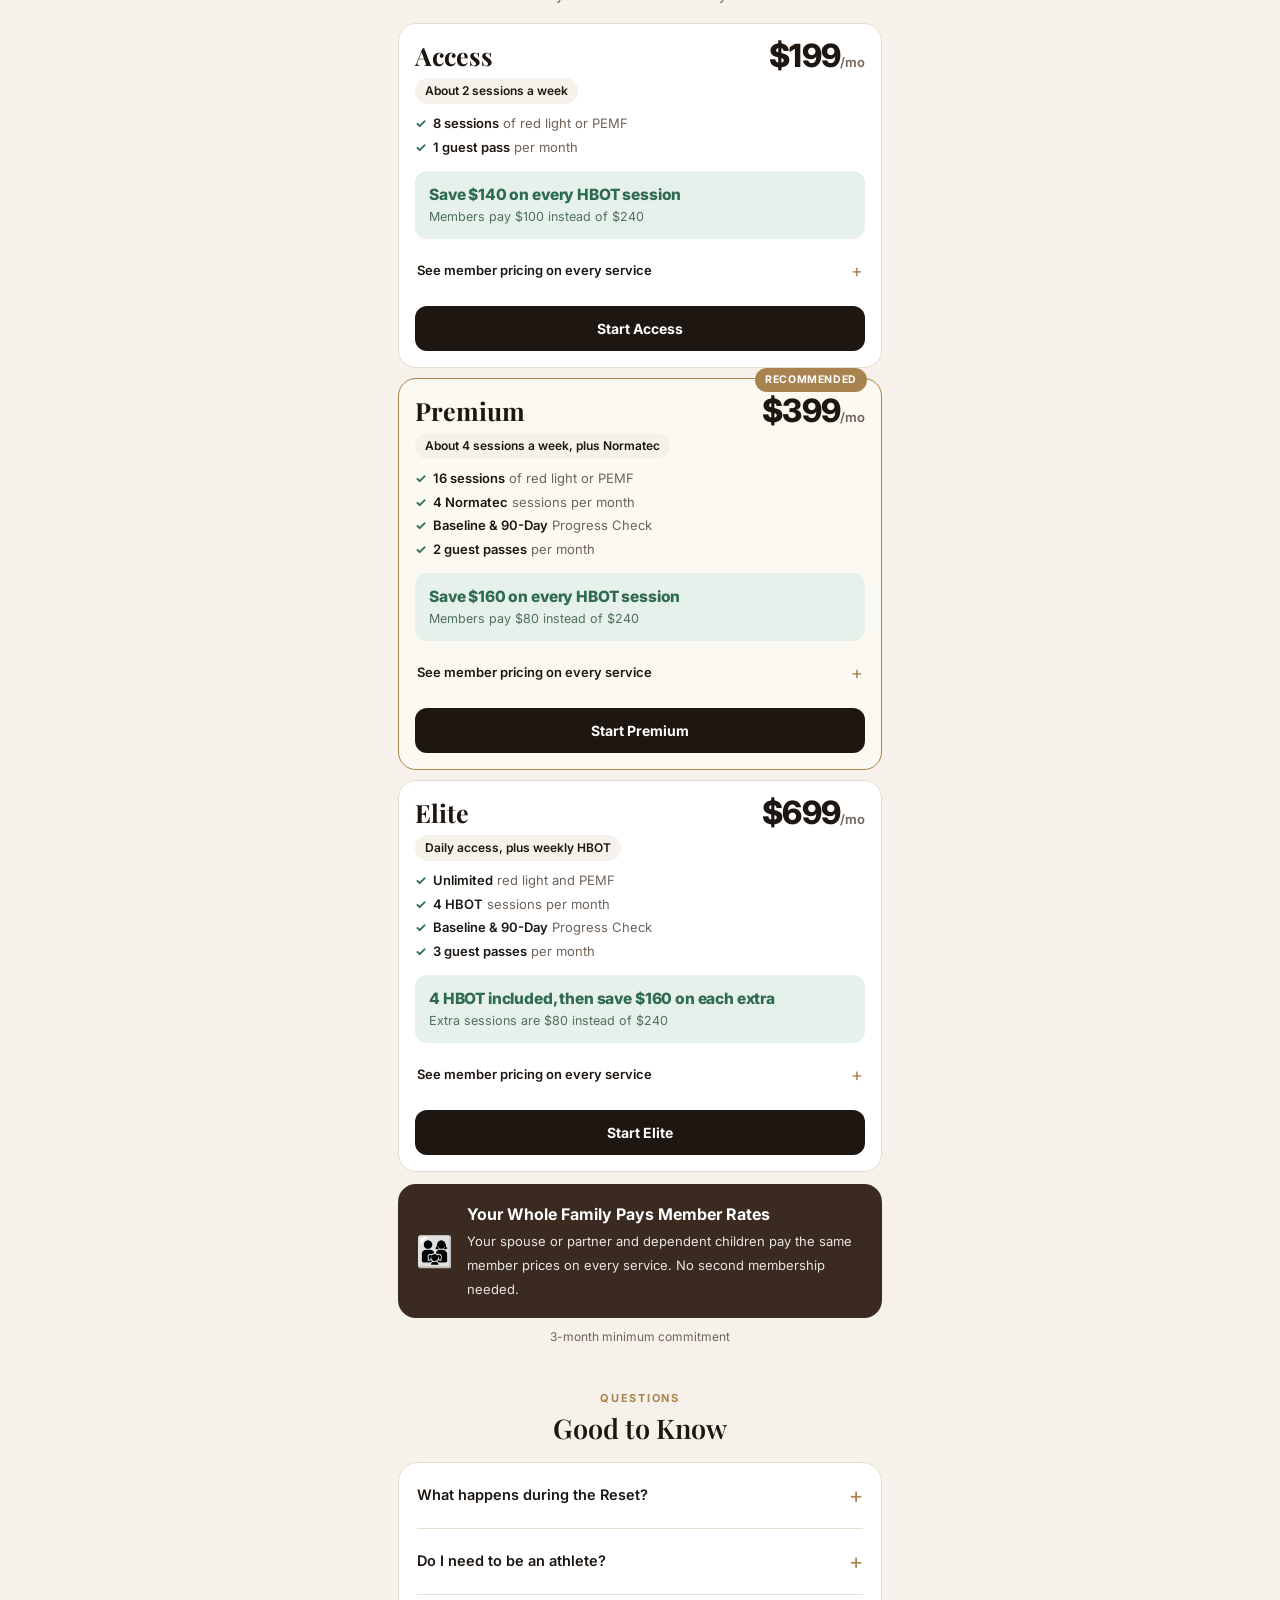
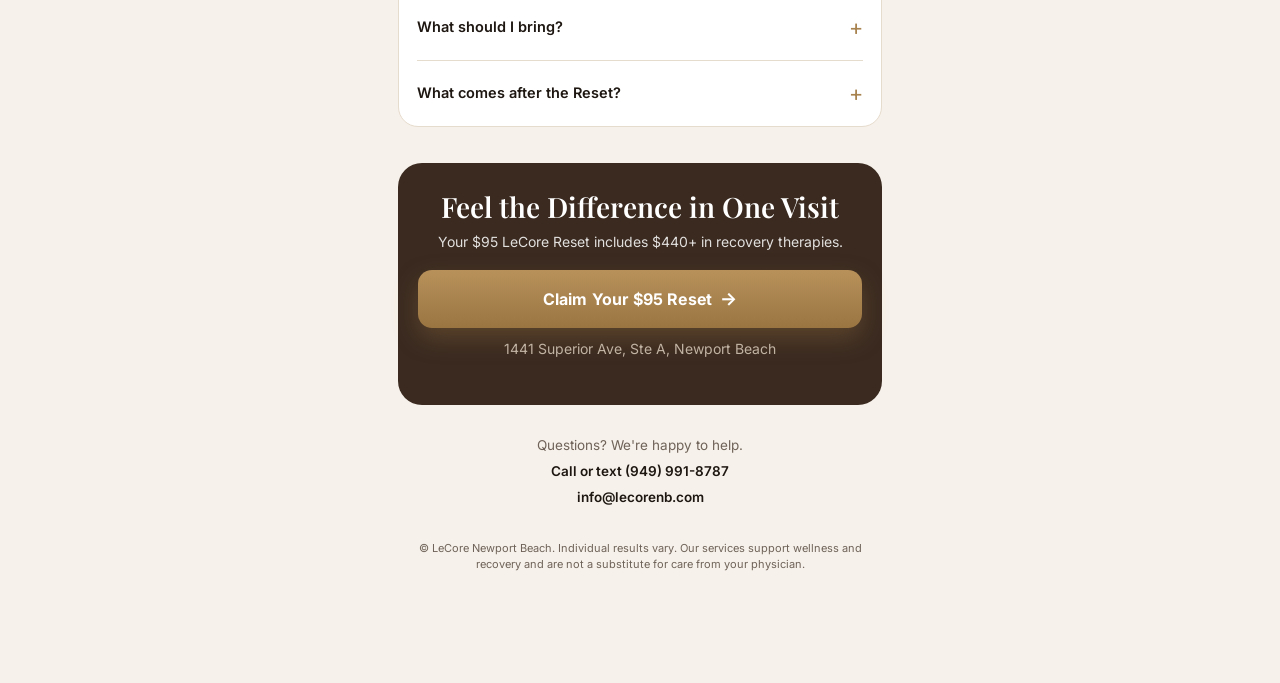
==== commit a666cd4f: "Add files via upload" ====
--- a/index.html
+++ b/index.html
@@ -278,7 +278,7 @@
     </div>
     <a class="btn btn-gold" href="https://www.wellnessliving.com/rs/appointment-start.html?id_class_tab=3&amp;id_mode=1&amp;k_business=860553&amp;k_class_tab=82456&amp;k_service=329169">Claim Your $95 Reset <span class="arr">→</span></a>
     <p class="micro">$440+ in therapies · 90 minutes · Book online</p>
-    <div class="trust"><span class="st">★★★★★</span> 5-star Google reviews</div>
+    <div class="trust"><span class="st">★★★★★</span> 5.0 from 42 Google reviews</div>
   </div>
 
   <div class="strip">
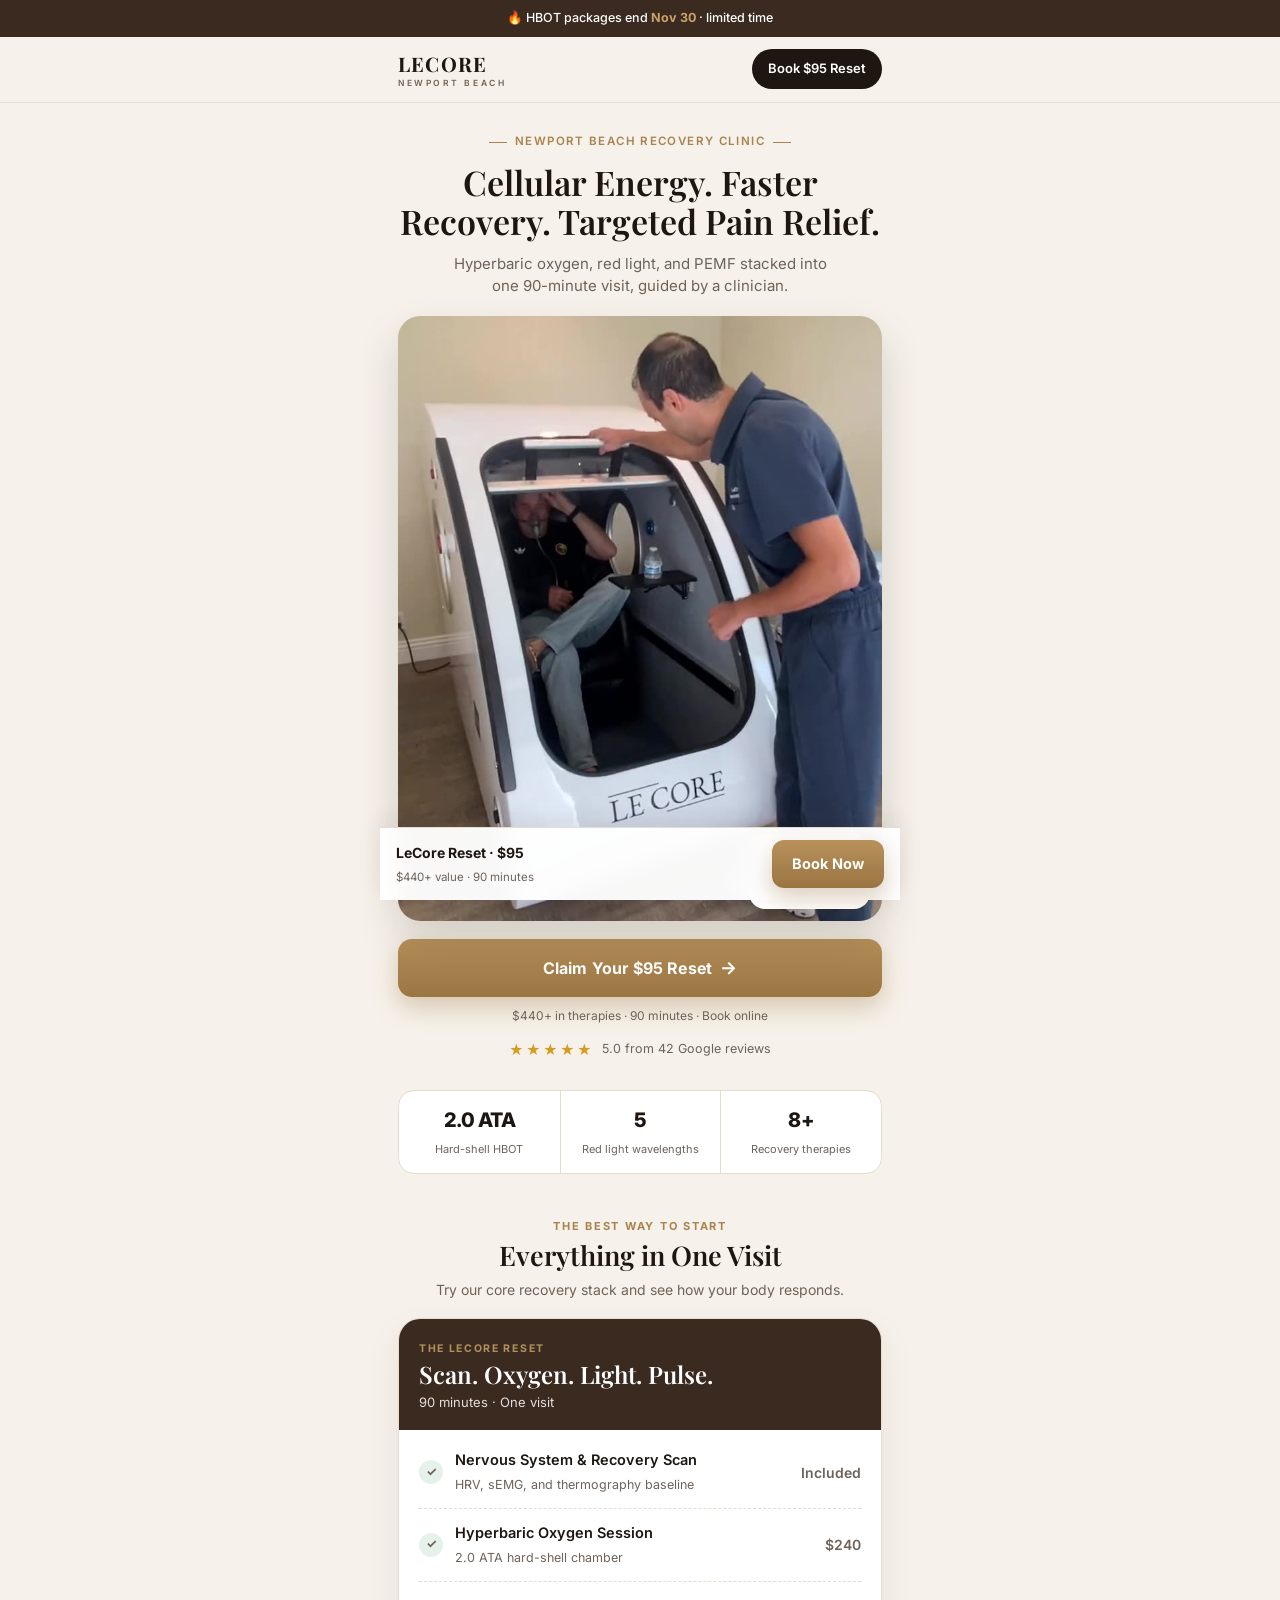
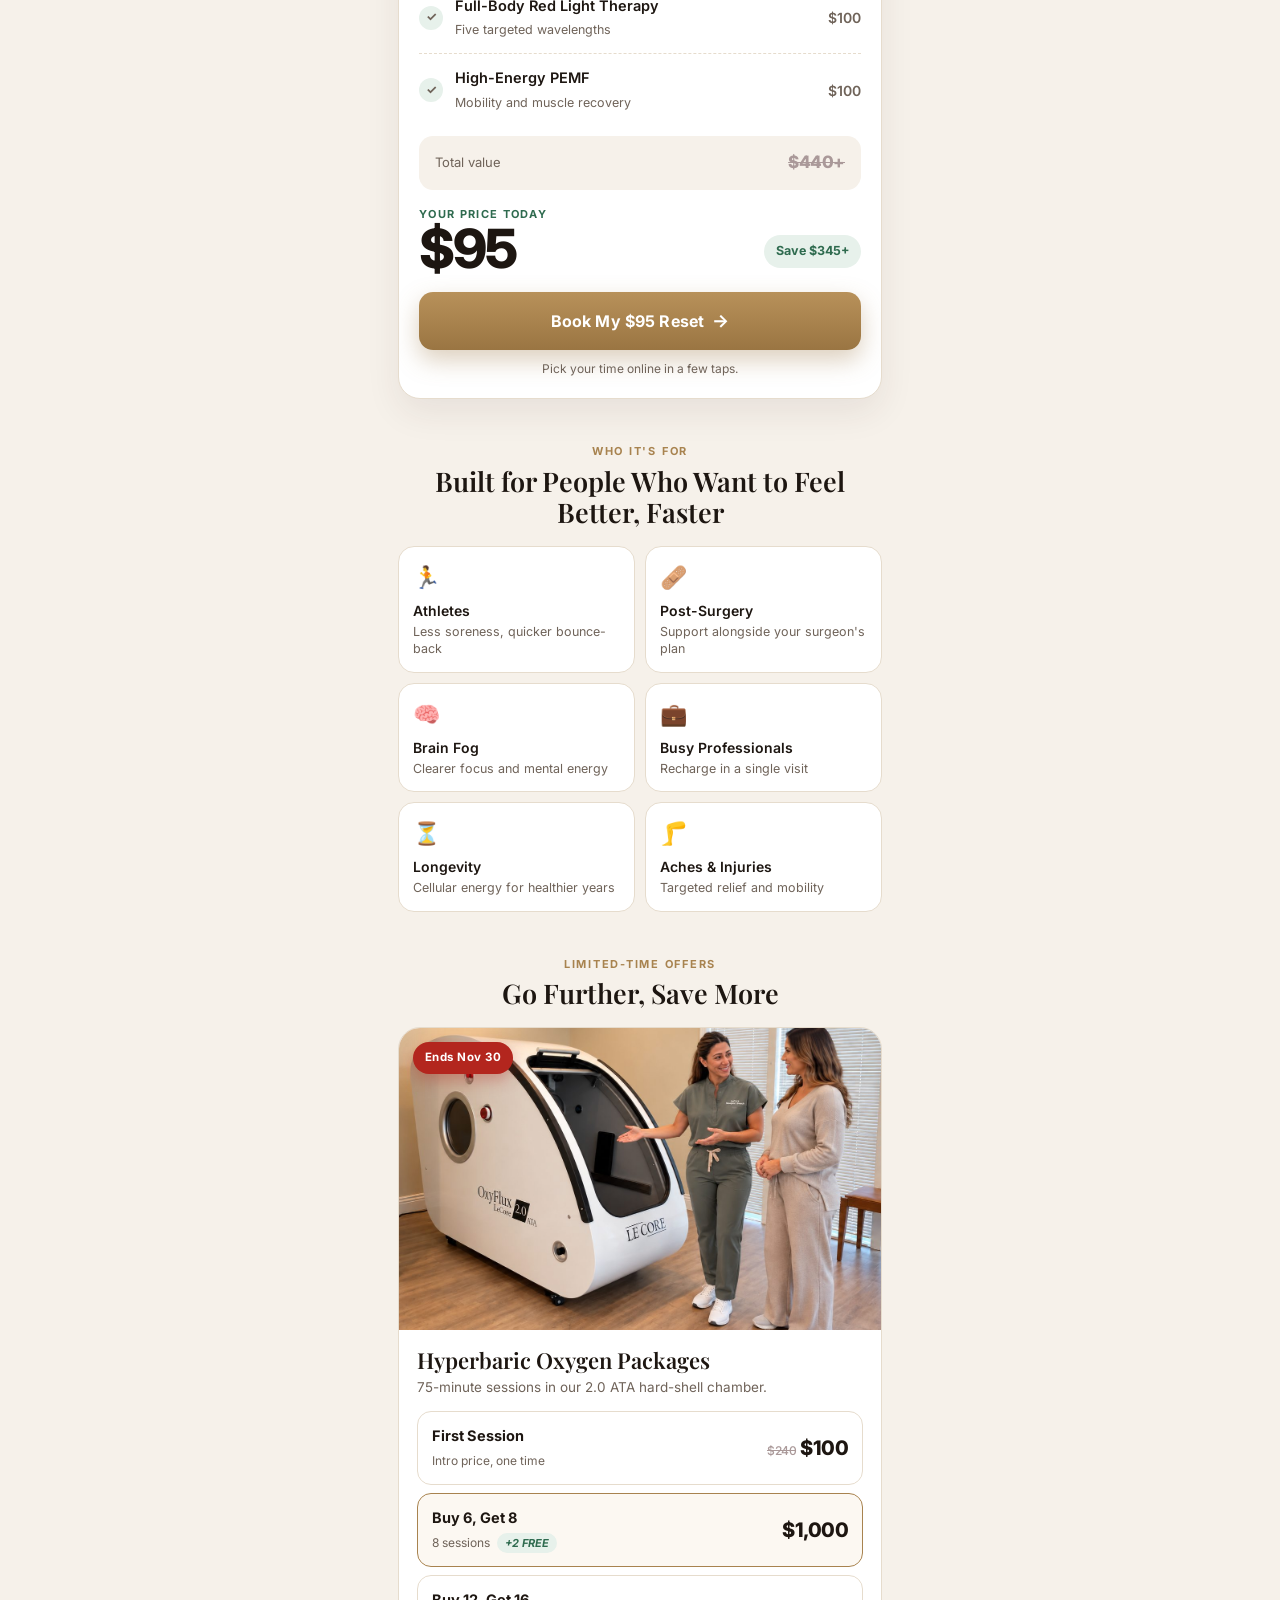
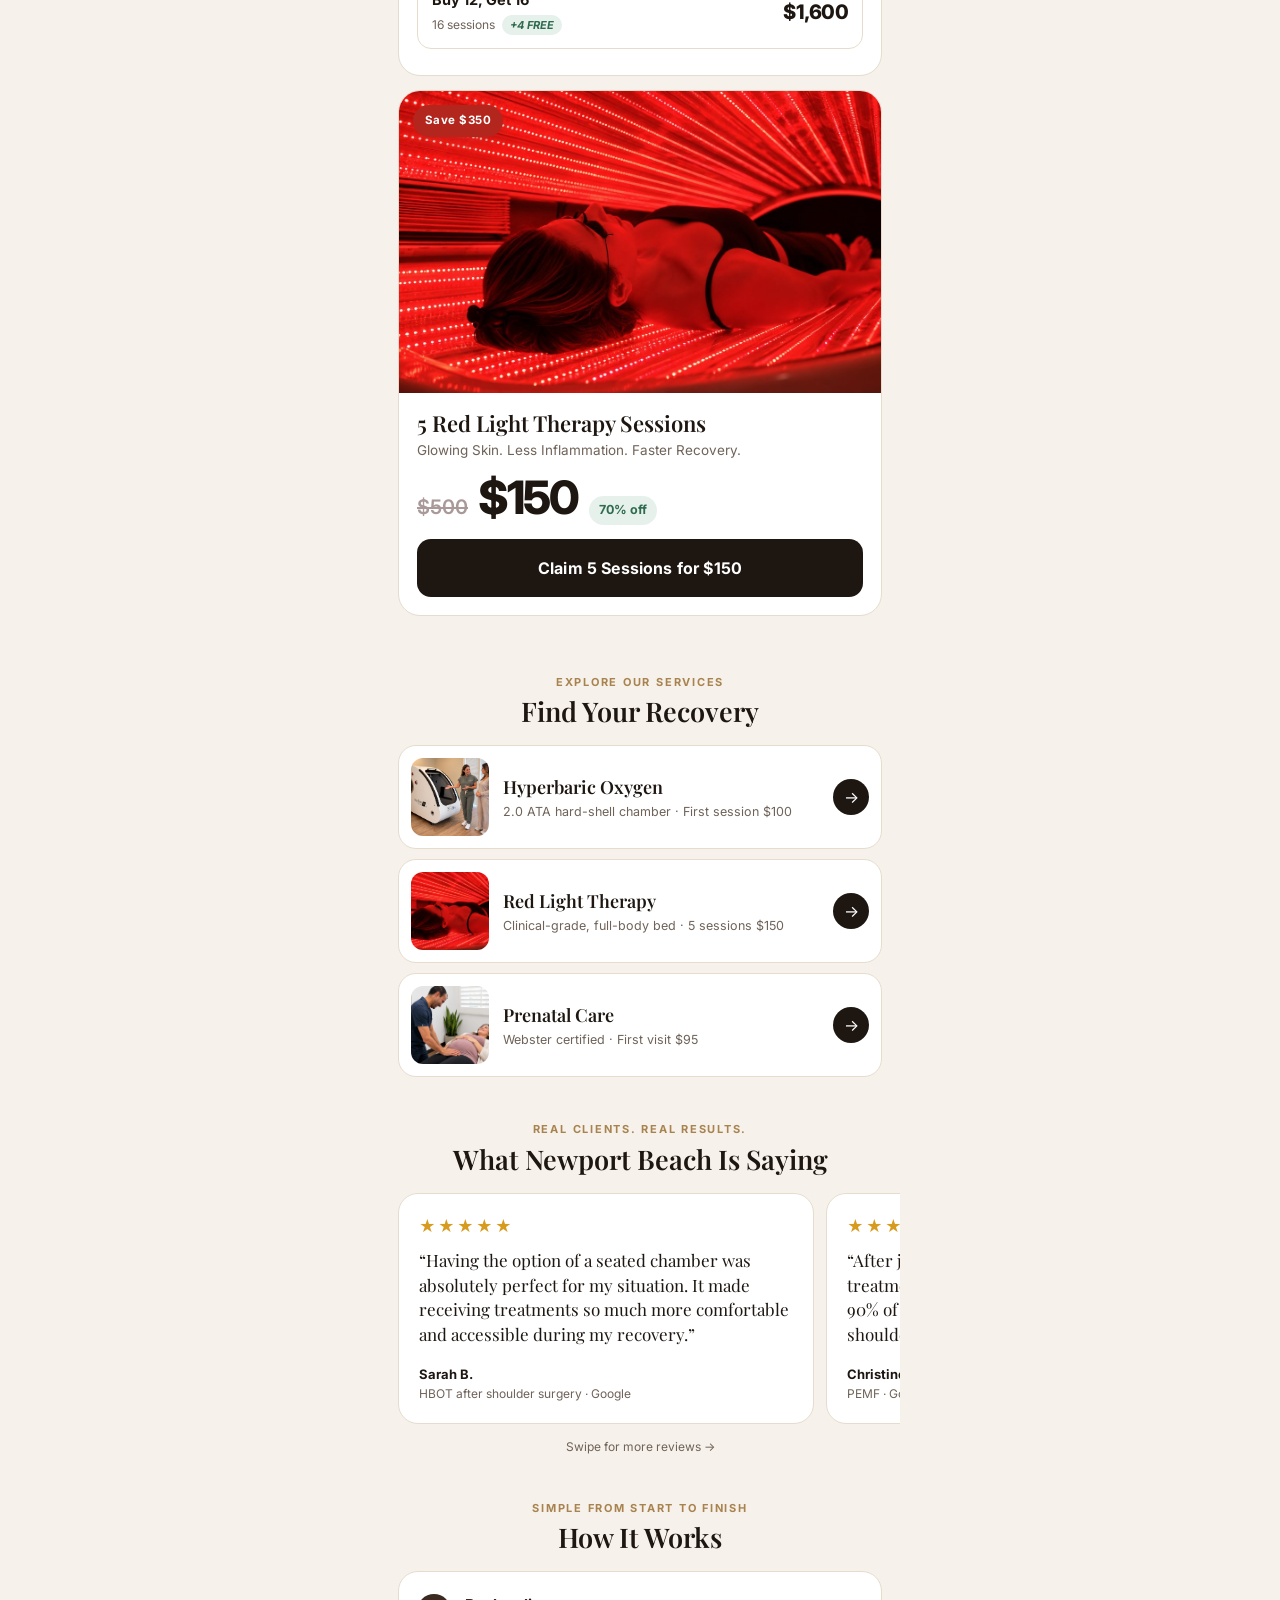
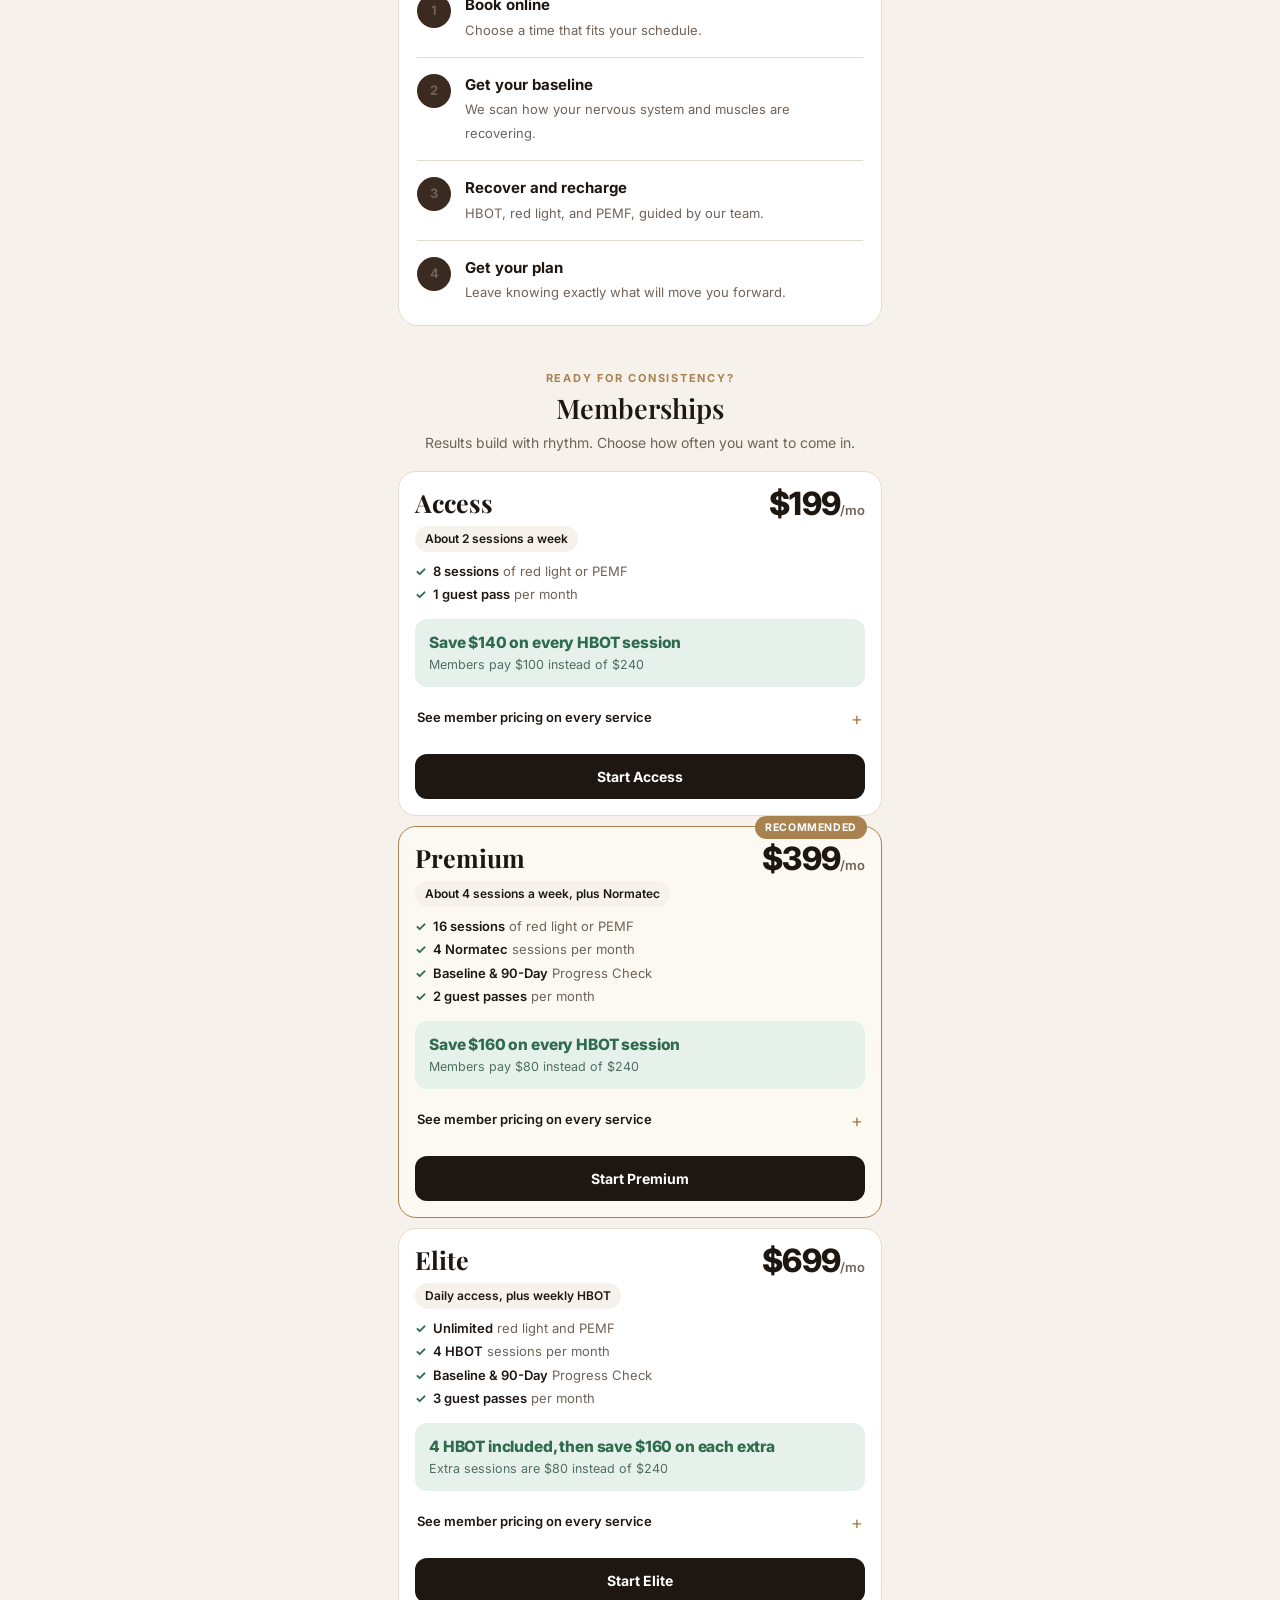
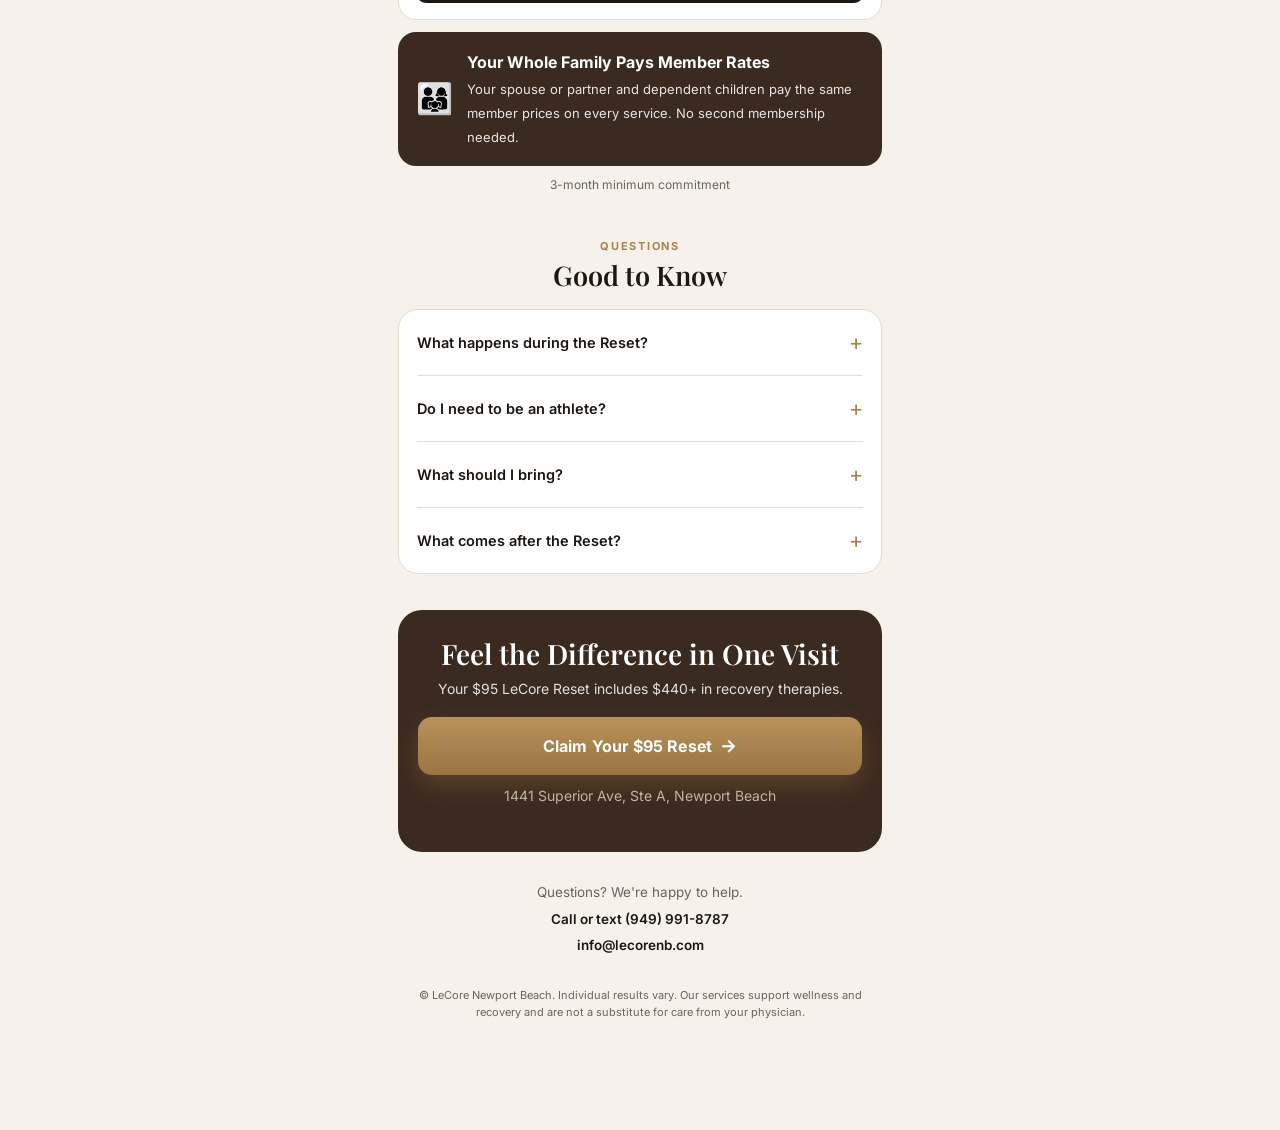
==== commit 4591d28f: "Add files via upload" ====
--- a/index.html
+++ b/index.html
@@ -255,6 +255,14 @@
 .mpd td{padding:7px 0;border-top:1px solid var(--line)}
 .mpd td s{color:#a99}
 .mpd td b{font-weight:800}
+
+.xp{display:grid;gap:10px}
+.xcard{display:flex;gap:14px;align-items:center;background:var(--card);border:1px solid var(--line);border-radius:18px;padding:12px}
+.xcard img{width:78px;height:78px;border-radius:12px;object-fit:cover;flex:none}
+.xcard div{flex:1;min-width:0}
+.xcard b{display:block;font-family:"Playfair Display",serif;font-size:18px;font-weight:600}
+.xcard span{display:block;font-size:12.5px;color:var(--muted);line-height:1.4;margin-top:2px}
+.xcard em{flex:none;font-style:normal;width:36px;height:36px;border-radius:50%;background:var(--ink);color:#fff;display:grid;place-items:center;font-size:16px}
 </style>
 </head>
 <body>
@@ -345,6 +353,16 @@
         <div class="bigprice"><s>$500</s><b>$150</b><em>70% off</em></div>
         <a class="btn btn-ink" href="https://www.wellnessliving.com/rs/catalog-payment.html?k_id=4305668&amp;sid_purchase_item=promotion&amp;id_sale=2&amp;k_business=860553">Claim 5 Sessions for $150</a>
       </div>
+    </div>
+  </section>
+
+  <!-- EXPLORE -->
+  <section id="explore">
+    <div class="sh"><p class="ey">Explore our services</p><h2>Find Your Recovery</h2></div>
+    <div class="xp">
+      <a class="xcard" href="hyperbaric-oxygen-therapy-newport-beach"><img src="assets/hero-hbot.jpg" alt="" loading="lazy"><div><b>Hyperbaric Oxygen</b><span>2.0 ATA hard-shell chamber · First session $100</span></div><em>→</em></a>
+      <a class="xcard" href="red-light-therapy-newport-beach"><img src="assets/card-redlight-offer.jpg" alt="" loading="lazy"><div><b>Red Light Therapy</b><span>Clinical-grade, full-body bed · 5 sessions $150</span></div><em>→</em></a>
+      <a class="xcard" href="prenatal-chiropractic-newport-beach"><img src="assets/hero-prenatal.jpg" alt="" loading="lazy"><div><b>Prenatal Care</b><span>Webster certified · First visit $95</span></div><em>→</em></a>
     </div>
   </section>
 
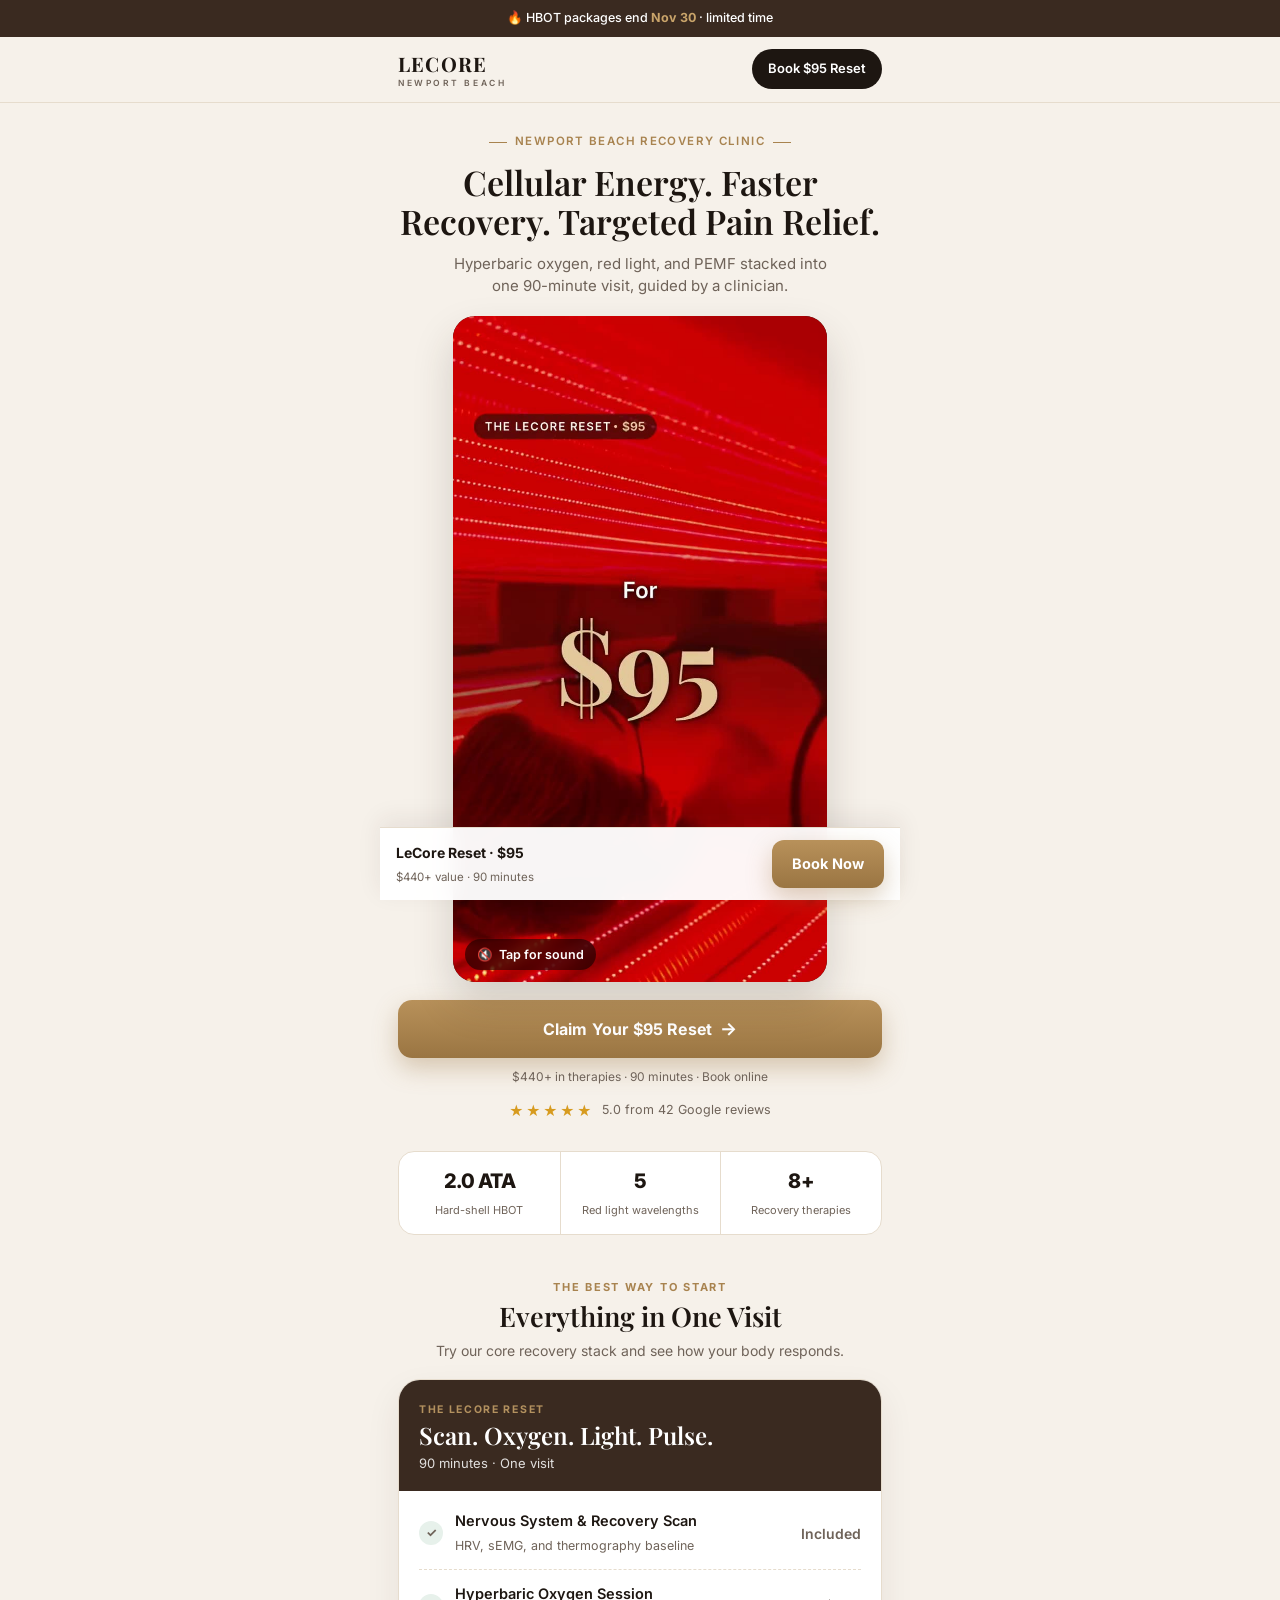
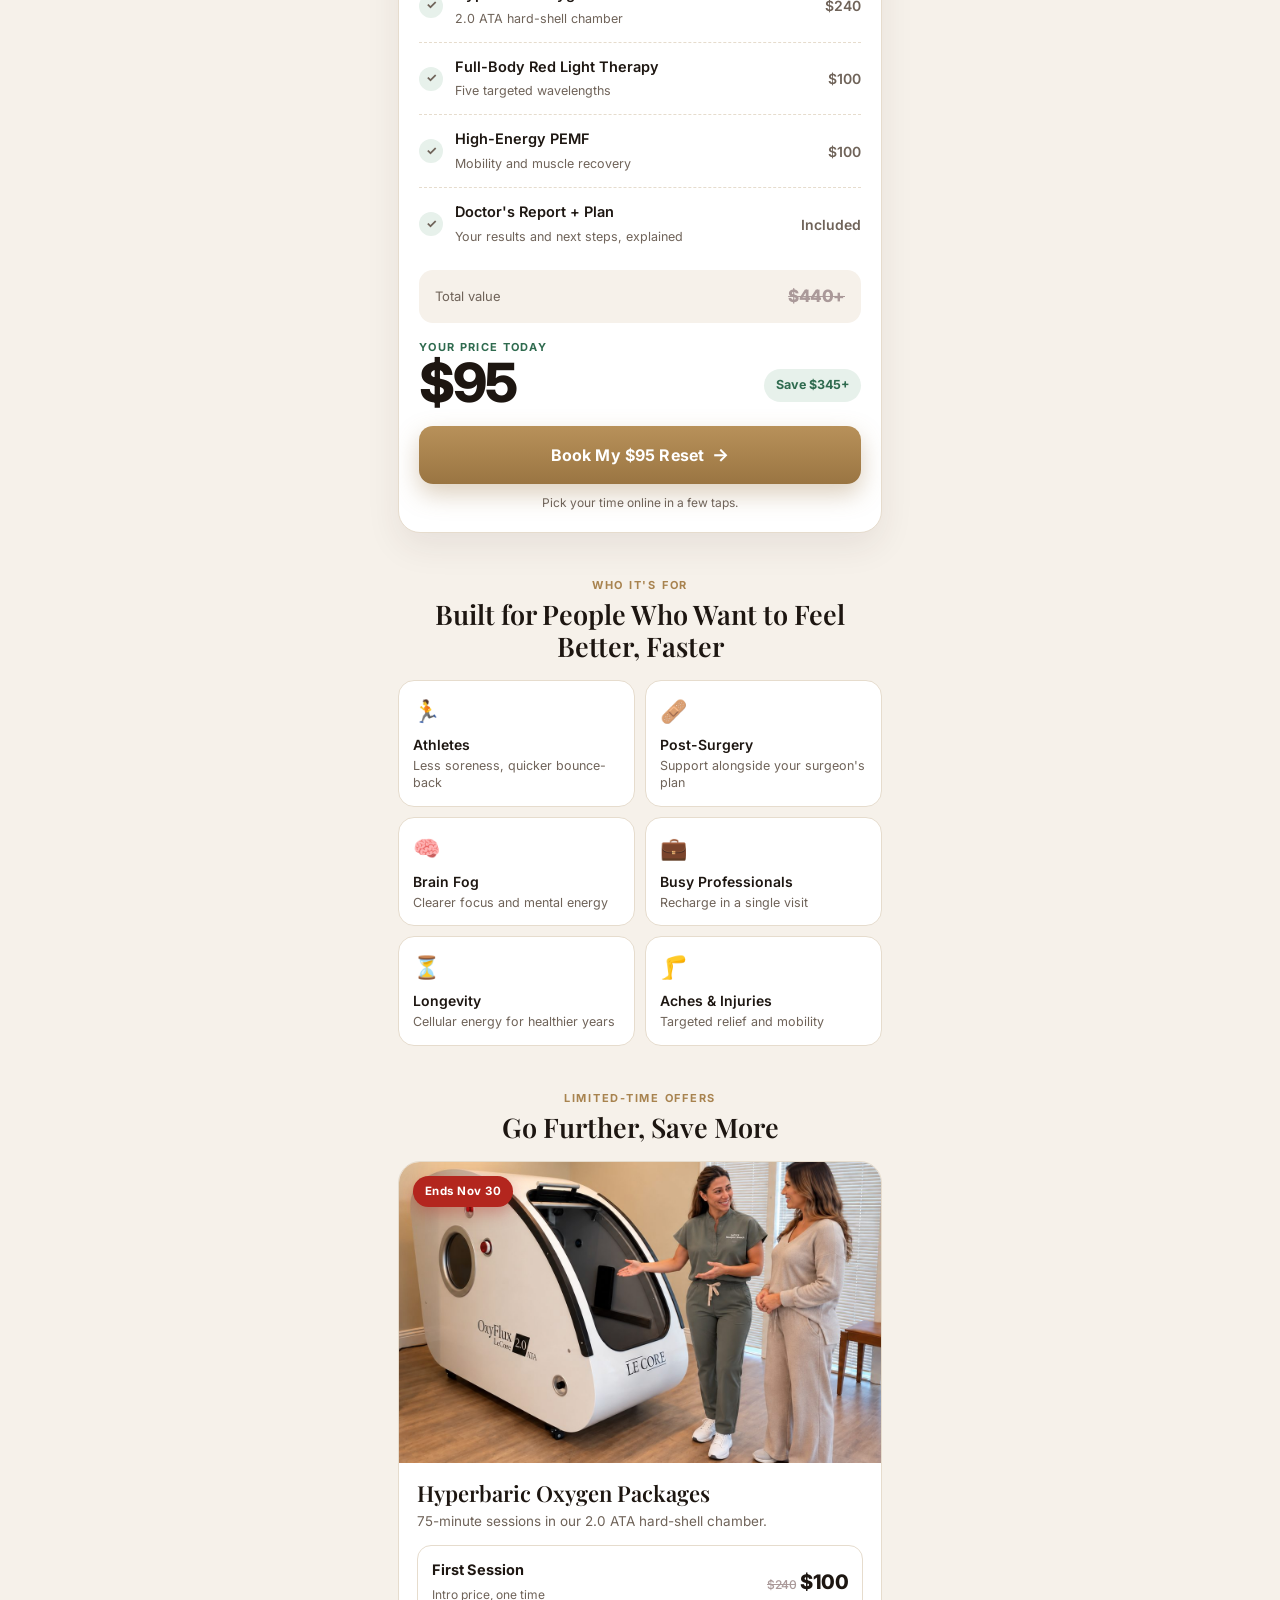
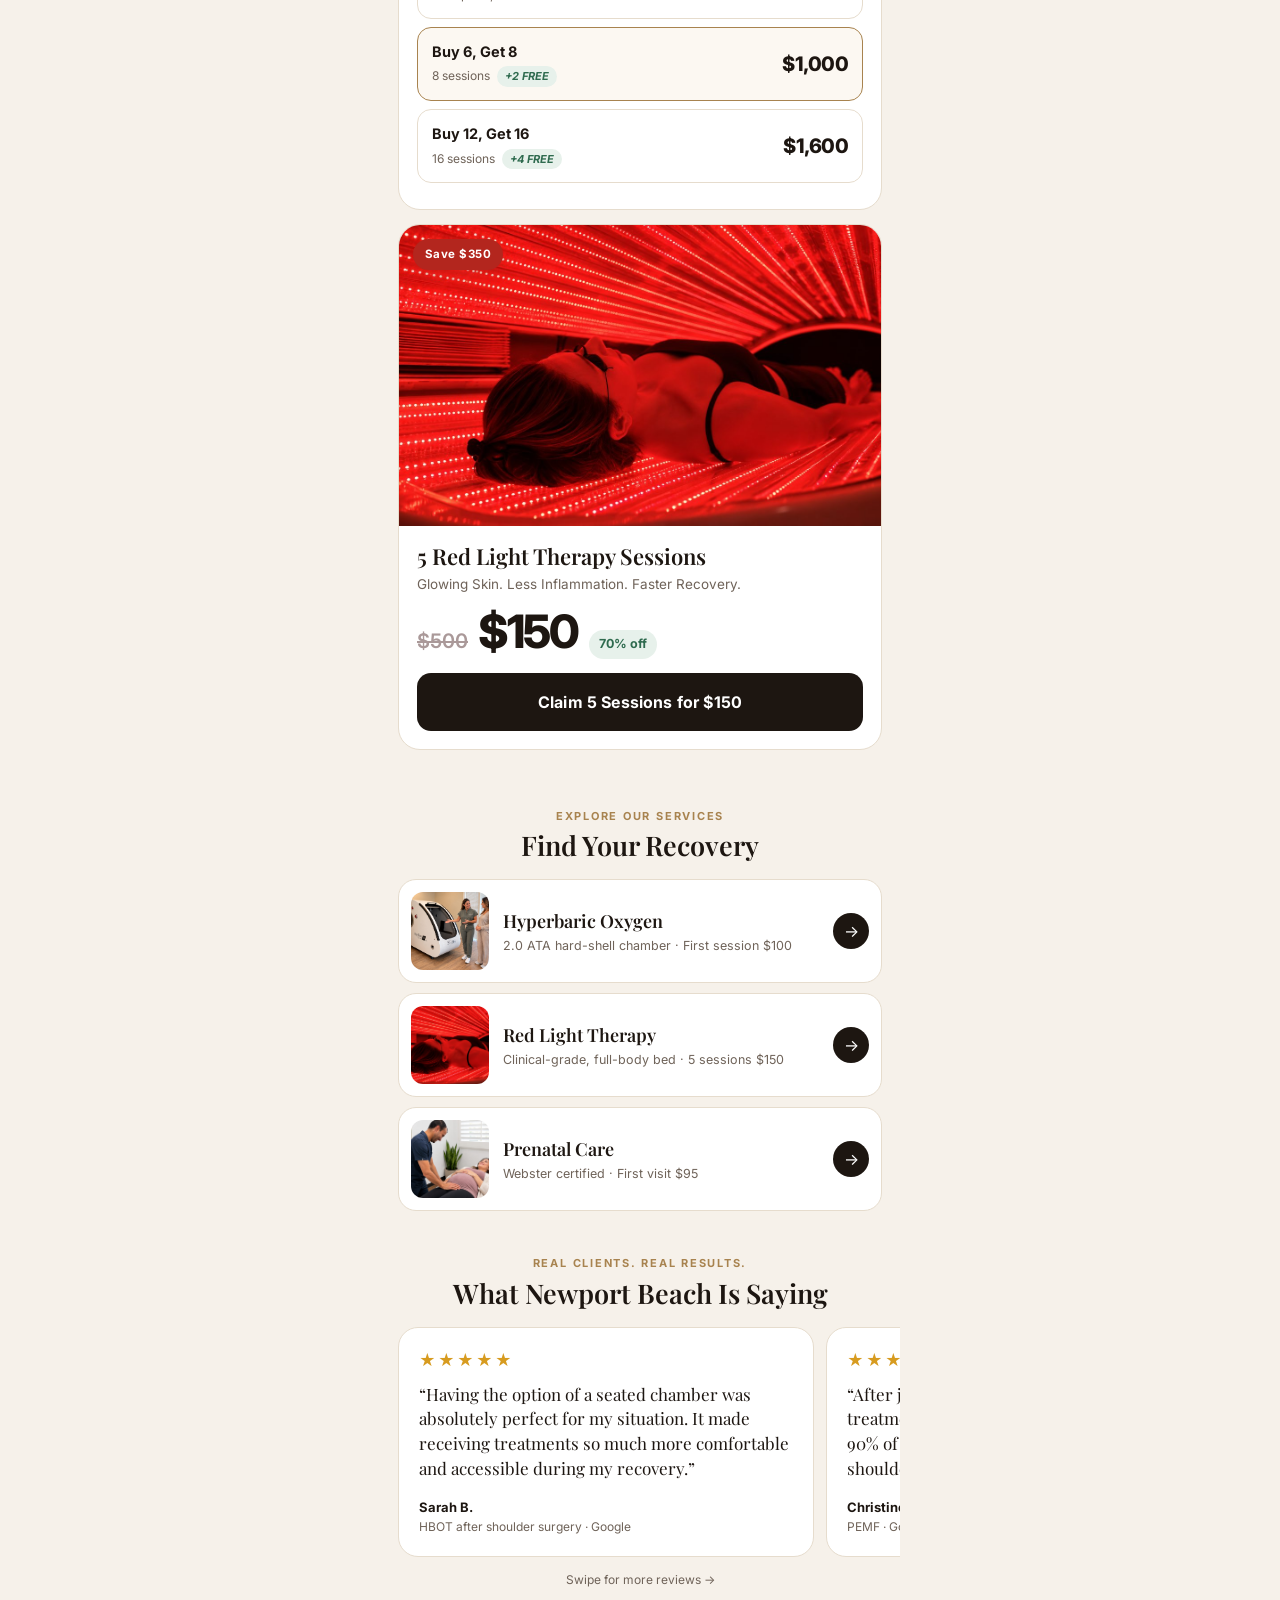
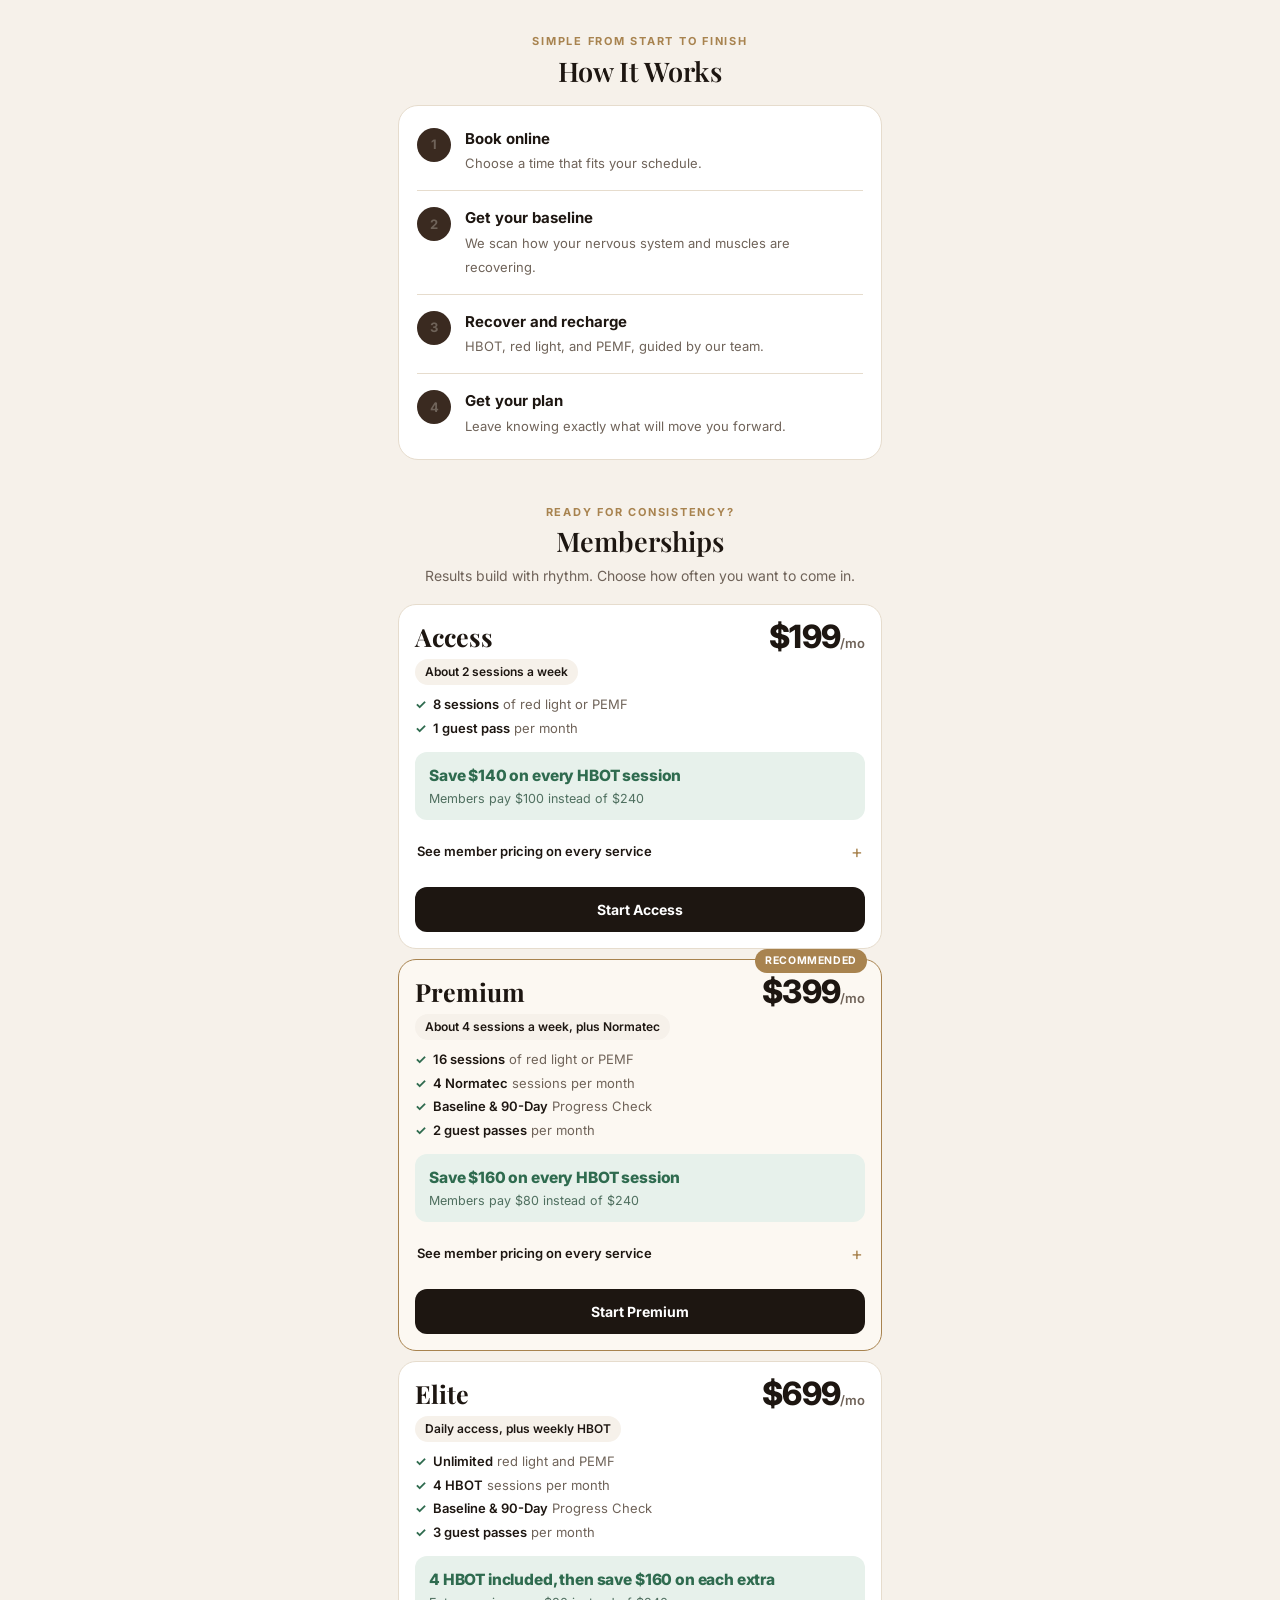
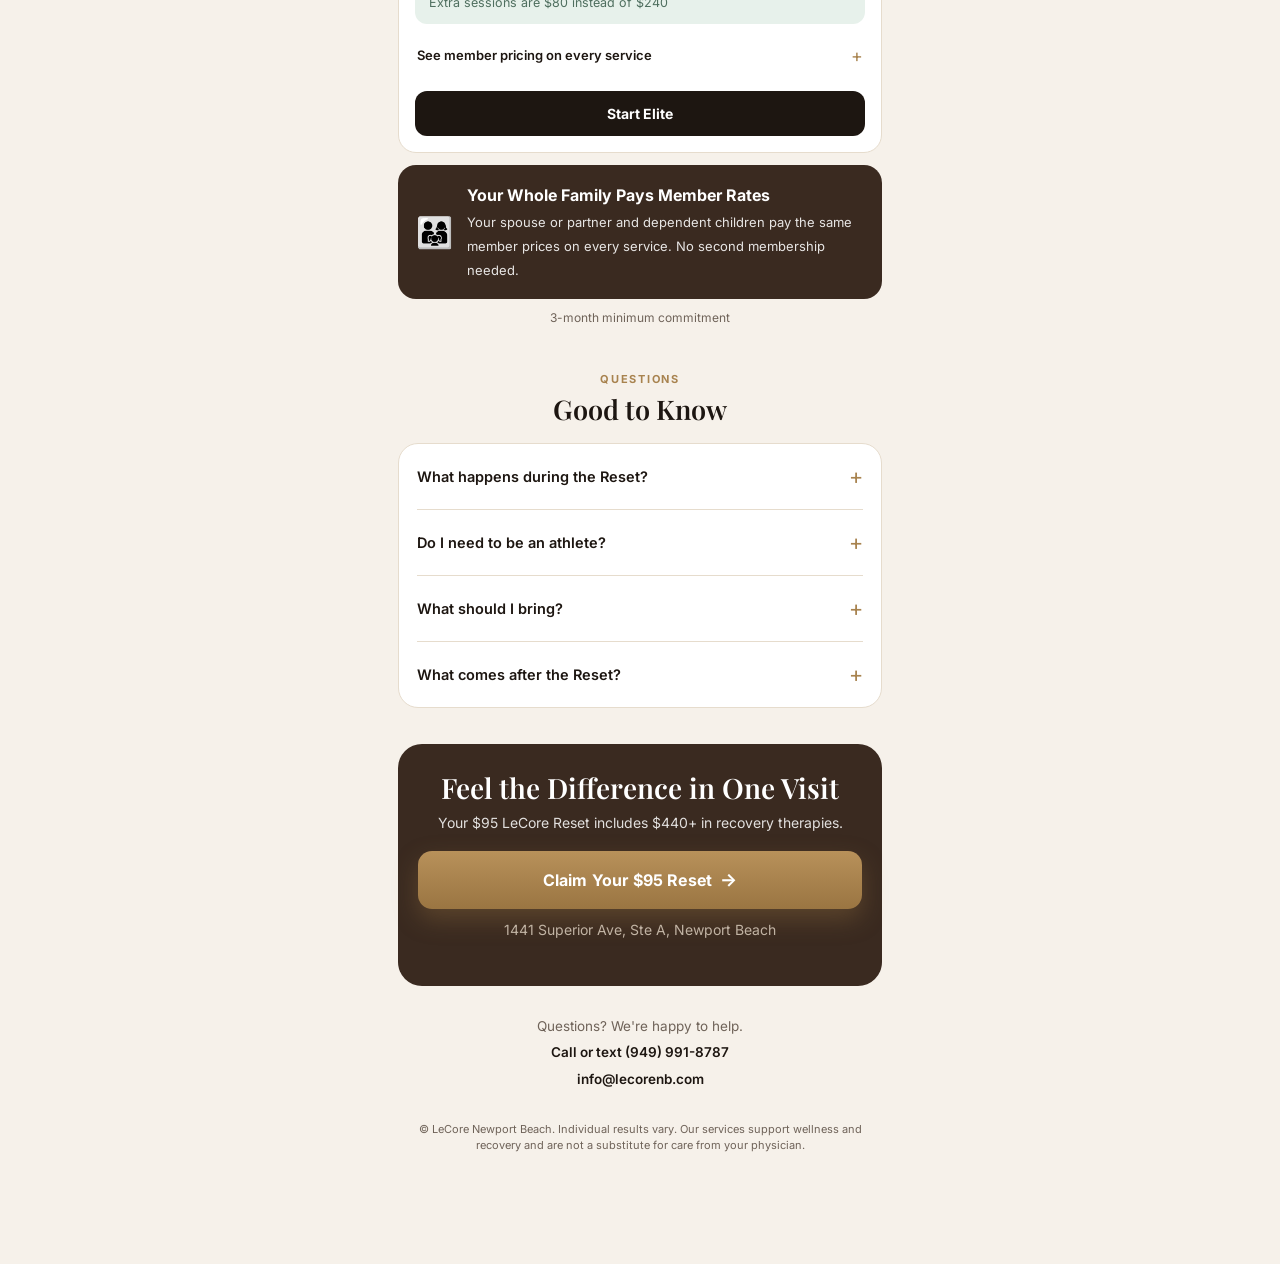
==== commit 242ddab2: "Add files via upload" ====
--- a/index.html
+++ b/index.html
@@ -14,7 +14,7 @@
 <meta property="og:image" content="https://bio.lecorenb.com/assets/hero-poster.jpg">
 <meta name="twitter:card" content="summary_large_image">
 <meta name="theme-color" content="#f6f1ea">
-<link rel="preload" as="image" href="assets/hero-poster.jpg">
+<link rel="preload" as="image" href="assets/reset-ad-poster.jpg">
 <script type="application/ld+json">
 {
   "@context": "https://schema.org",
@@ -263,6 +263,11 @@
 .xcard b{display:block;font-family:"Playfair Display",serif;font-size:18px;font-weight:600}
 .xcard span{display:block;font-size:12.5px;color:var(--muted);line-height:1.4;margin-top:2px}
 .xcard em{flex:none;font-style:normal;width:36px;height:36px;border-radius:50%;background:var(--ink);color:#fff;display:grid;place-items:center;font-size:16px}
+
+.hero-media.ad{aspect-ratio:9/16;max-height:74vh;margin:0 auto 18px;background:#1d1611}
+.hero-media.ad video{object-fit:cover}
+.snd{position:absolute;left:12px;bottom:12px;display:flex;align-items:center;gap:6px;background:rgba(0,0,0,.55);color:#fff;border:0;border-radius:999px;padding:8px 12px;font:600 12.5px Inter,sans-serif;backdrop-filter:blur(6px);-webkit-backdrop-filter:blur(6px);cursor:pointer}
+.snd.on .lb{display:none}
 </style>
 </head>
 <body>
@@ -280,9 +285,9 @@
     <p class="kicker">Newport Beach Recovery Clinic</p>
     <h1>Cellular Energy. Faster Recovery. Targeted Pain Relief.</h1>
     <p class="sub">Hyperbaric oxygen, red light, and PEMF stacked into one 90-minute visit, guided by a clinician.</p>
-    <div class="hero-media">
-      <video autoplay muted loop playsinline poster="assets/hero-poster.jpg"><source src="assets/hero-loop.mp4" type="video/mp4"></video>
-      <div class="price-badge"><small>LeCore Reset</small><b>$95</b><s>$440+</s></div>
+    <div class="hero-media ad">
+      <video id="adv" autoplay muted loop playsinline preload="auto" poster="assets/reset-ad-poster.jpg"><source src="assets/reset-ad.mp4" type="video/mp4"></video>
+      <button class="snd" id="snd" type="button" aria-label="Turn sound on"><span class="ic">🔇</span><span class="lb">Tap for sound</span></button>
     </div>
     <a class="btn btn-gold" href="https://www.wellnessliving.com/rs/appointment-start.html?id_class_tab=3&amp;id_mode=1&amp;k_business=860553&amp;k_class_tab=82456&amp;k_service=329169">Claim Your $95 Reset <span class="arr">→</span></a>
     <p class="micro">$440+ in therapies · 90 minutes · Book online</p>
@@ -305,6 +310,7 @@
         <div class="item"><span class="ck">✓</span><div><b>Hyperbaric Oxygen Session</b><span>2.0 ATA hard-shell chamber</span></div><em>$240</em></div>
         <div class="item"><span class="ck">✓</span><div><b>Full-Body Red Light Therapy</b><span>Five targeted wavelengths</span></div><em>$100</em></div>
         <div class="item"><span class="ck">✓</span><div><b>High-Energy PEMF</b><span>Mobility and muscle recovery</span></div><em>$100</em></div>
+        <div class="item"><span class="ck">✓</span><div><b>Doctor's Report + Plan</b><span>Your results and next steps, explained</span></div><em>Included</em></div>
       </div>
       <div class="total"><span>Total value</span><s>$440+</s></div>
       <div class="today"><div><small>Your price today</small><b>$95</b></div><span class="save-tag">Save $345+</span></div>
@@ -460,6 +466,8 @@
   var d=Math.ceil((end-new Date())/86400000);
   var el=document.getElementById('left');
   if(d>1)el.textContent=d+' days left';else if(d===1)el.textContent='ends tonight';
+  var v=document.getElementById('adv'),sb=document.getElementById('snd');
+  if(v&&sb){sb.addEventListener('click',function(){v.muted=!v.muted;if(!v.muted){v.currentTime=0;v.play();}sb.classList.toggle('on',!v.muted);sb.querySelector('.ic').textContent=v.muted?'🔇':'🔊';sb.setAttribute('aria-label',v.muted?'Turn sound on':'Turn sound off');});}
   document.querySelectorAll('a[href*="wellnessliving.com"]').forEach(function(a){
     a.addEventListener('click',function(){
       if(typeof fbq==='function'){fbq('track',a.href.indexOf('catalog-payment')>-1?'InitiateCheckout':'Lead',{content_name:(a.textContent||'').trim()});}
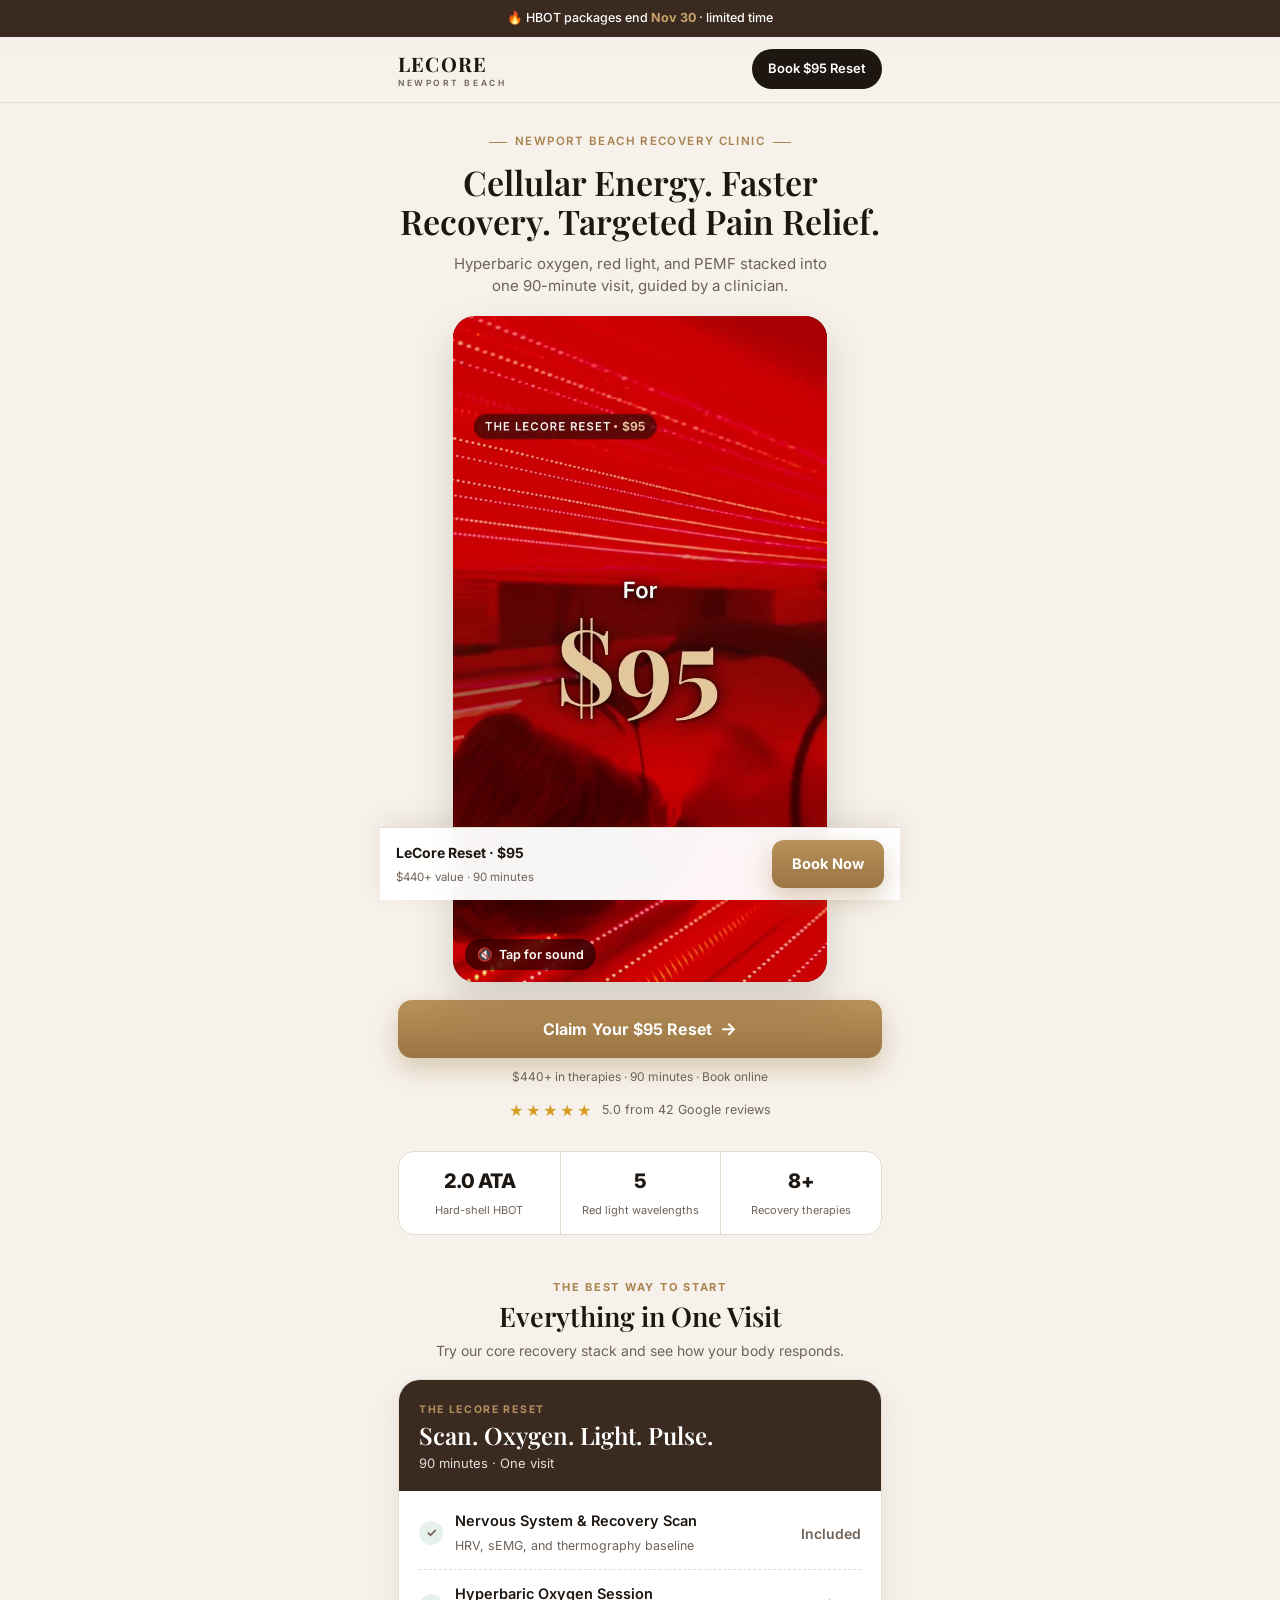
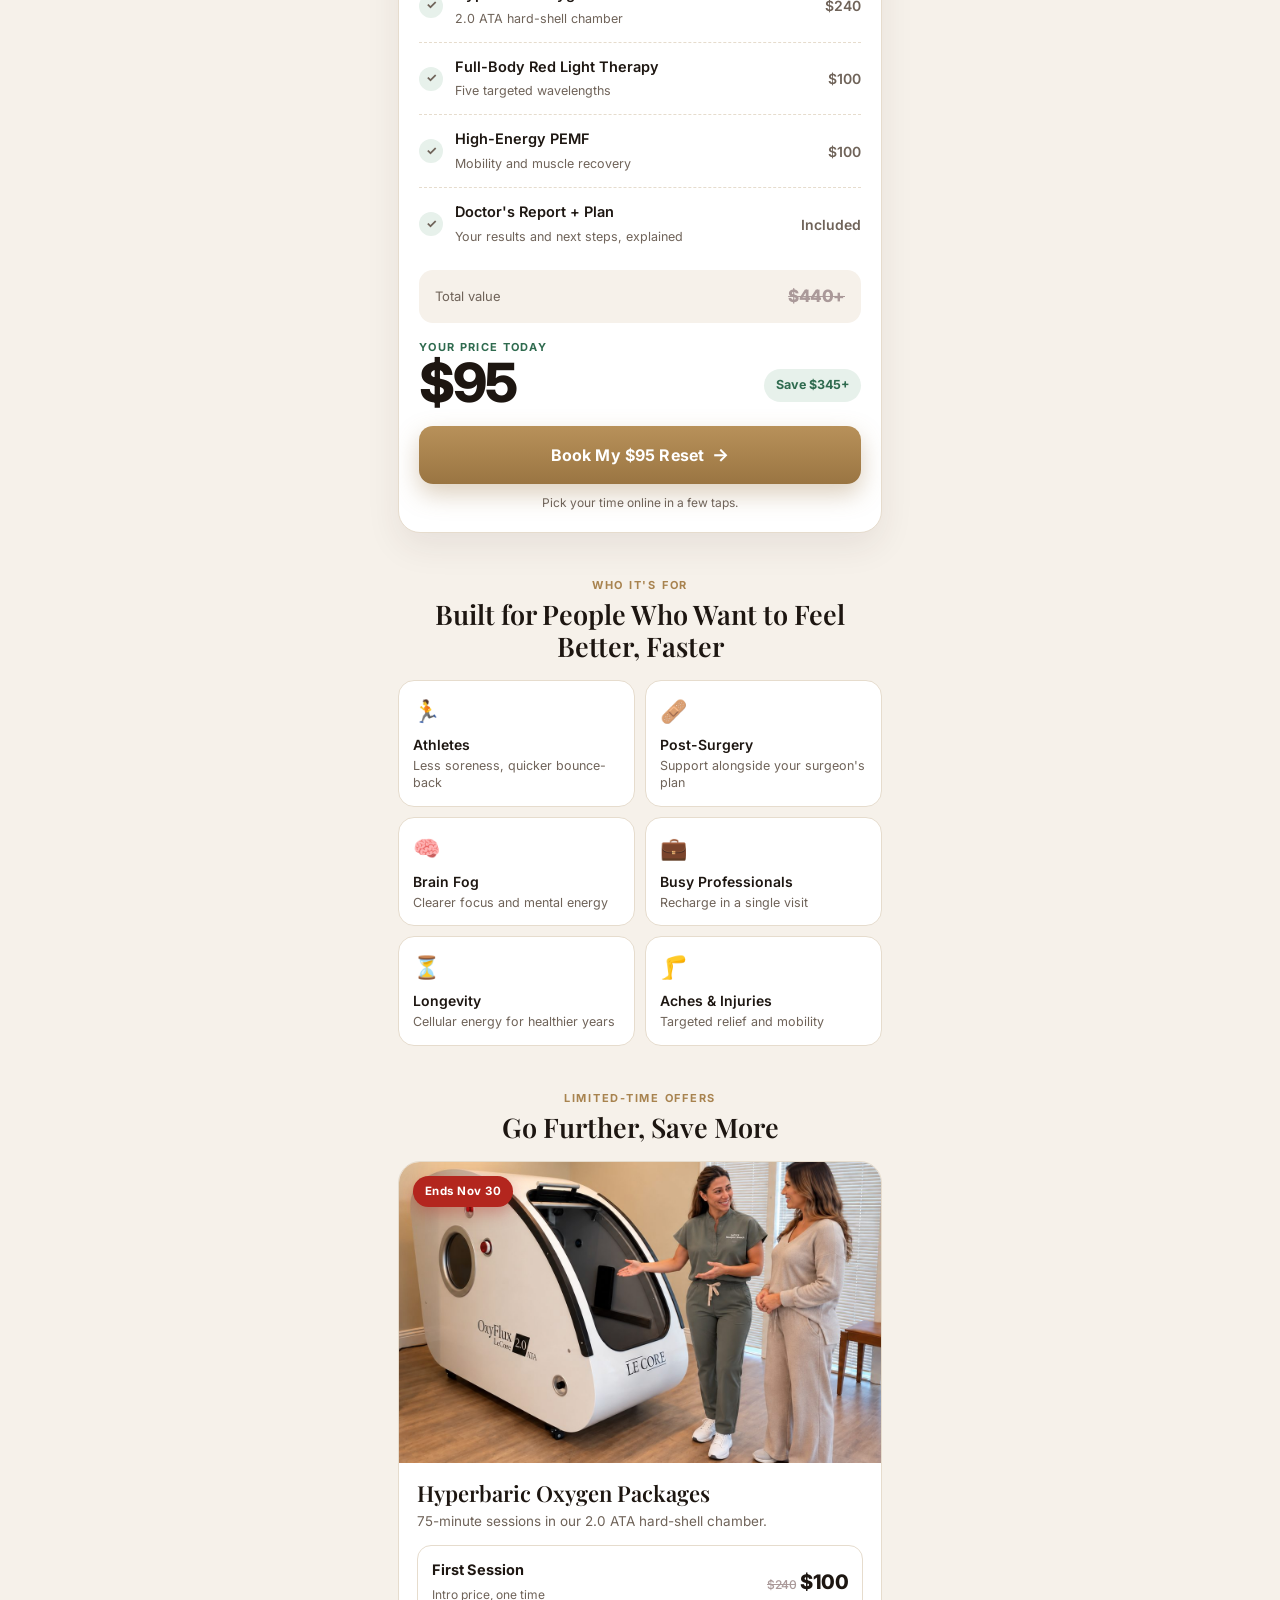
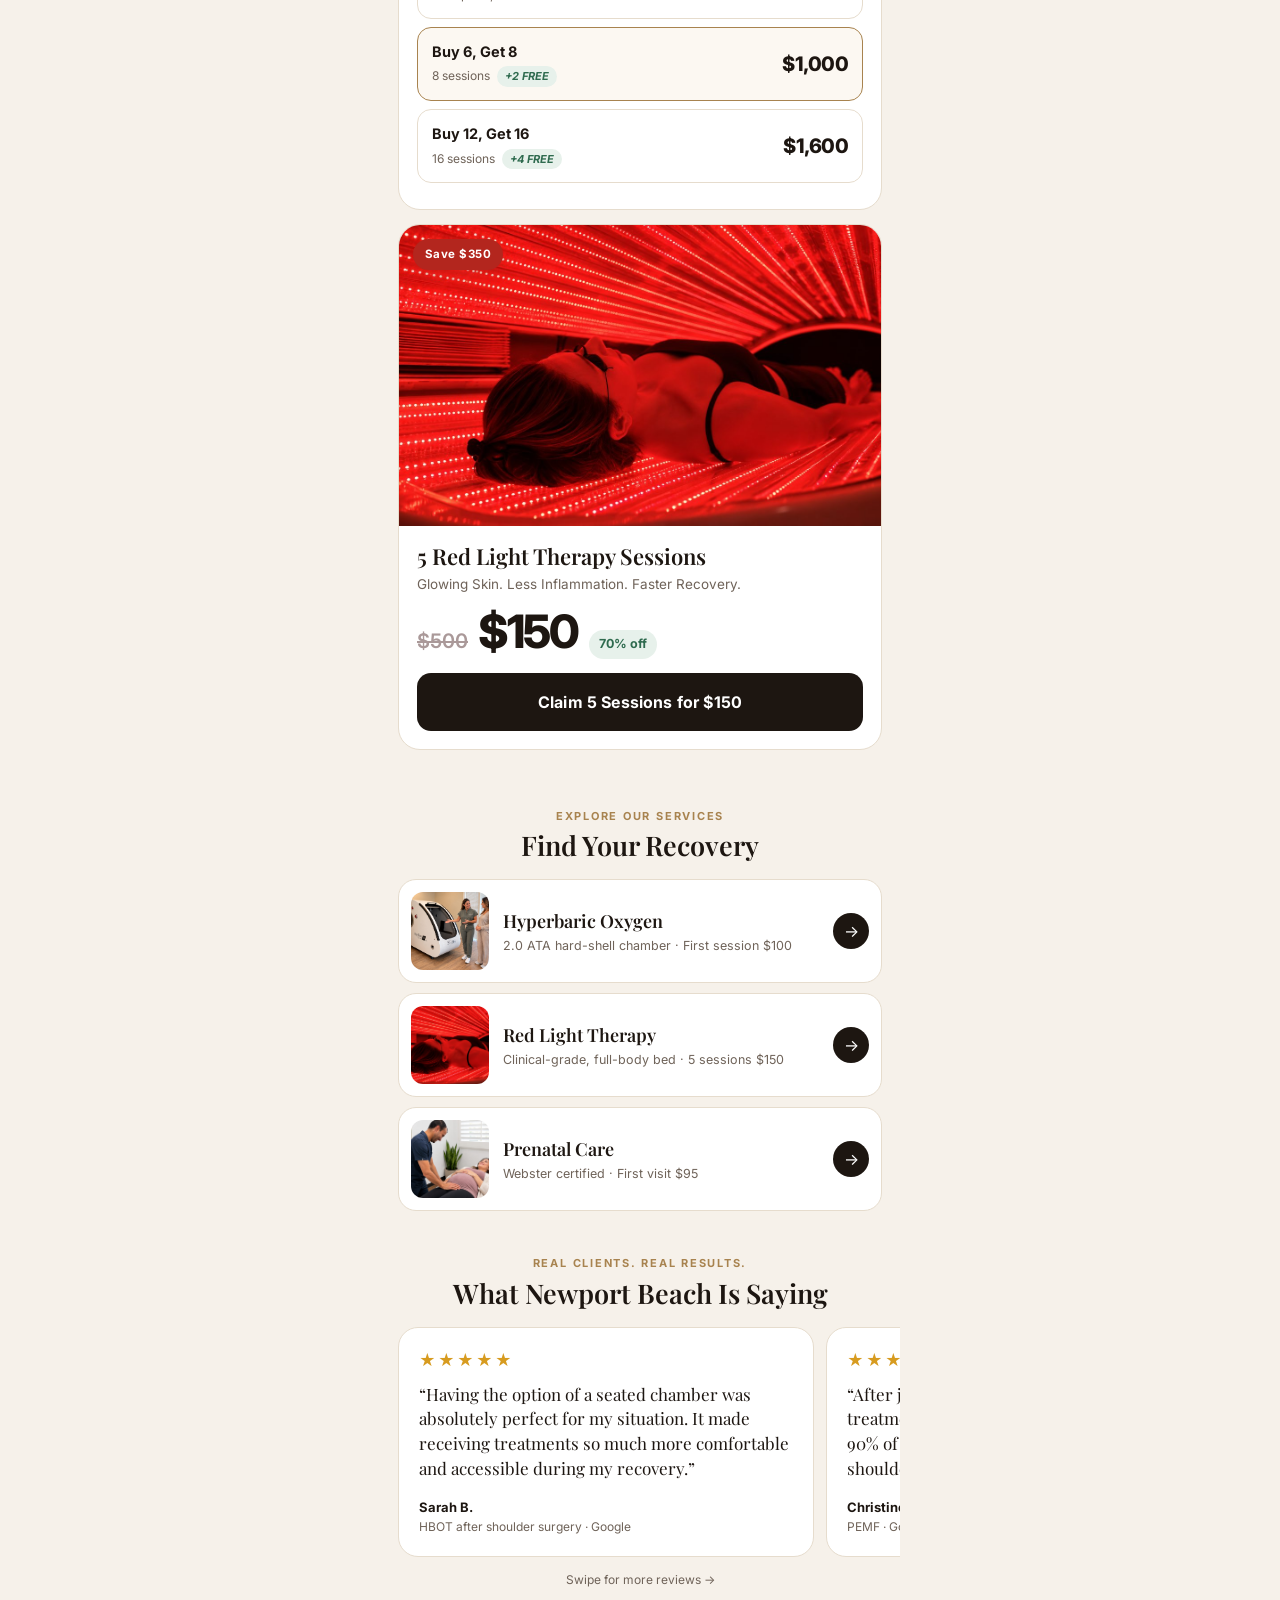
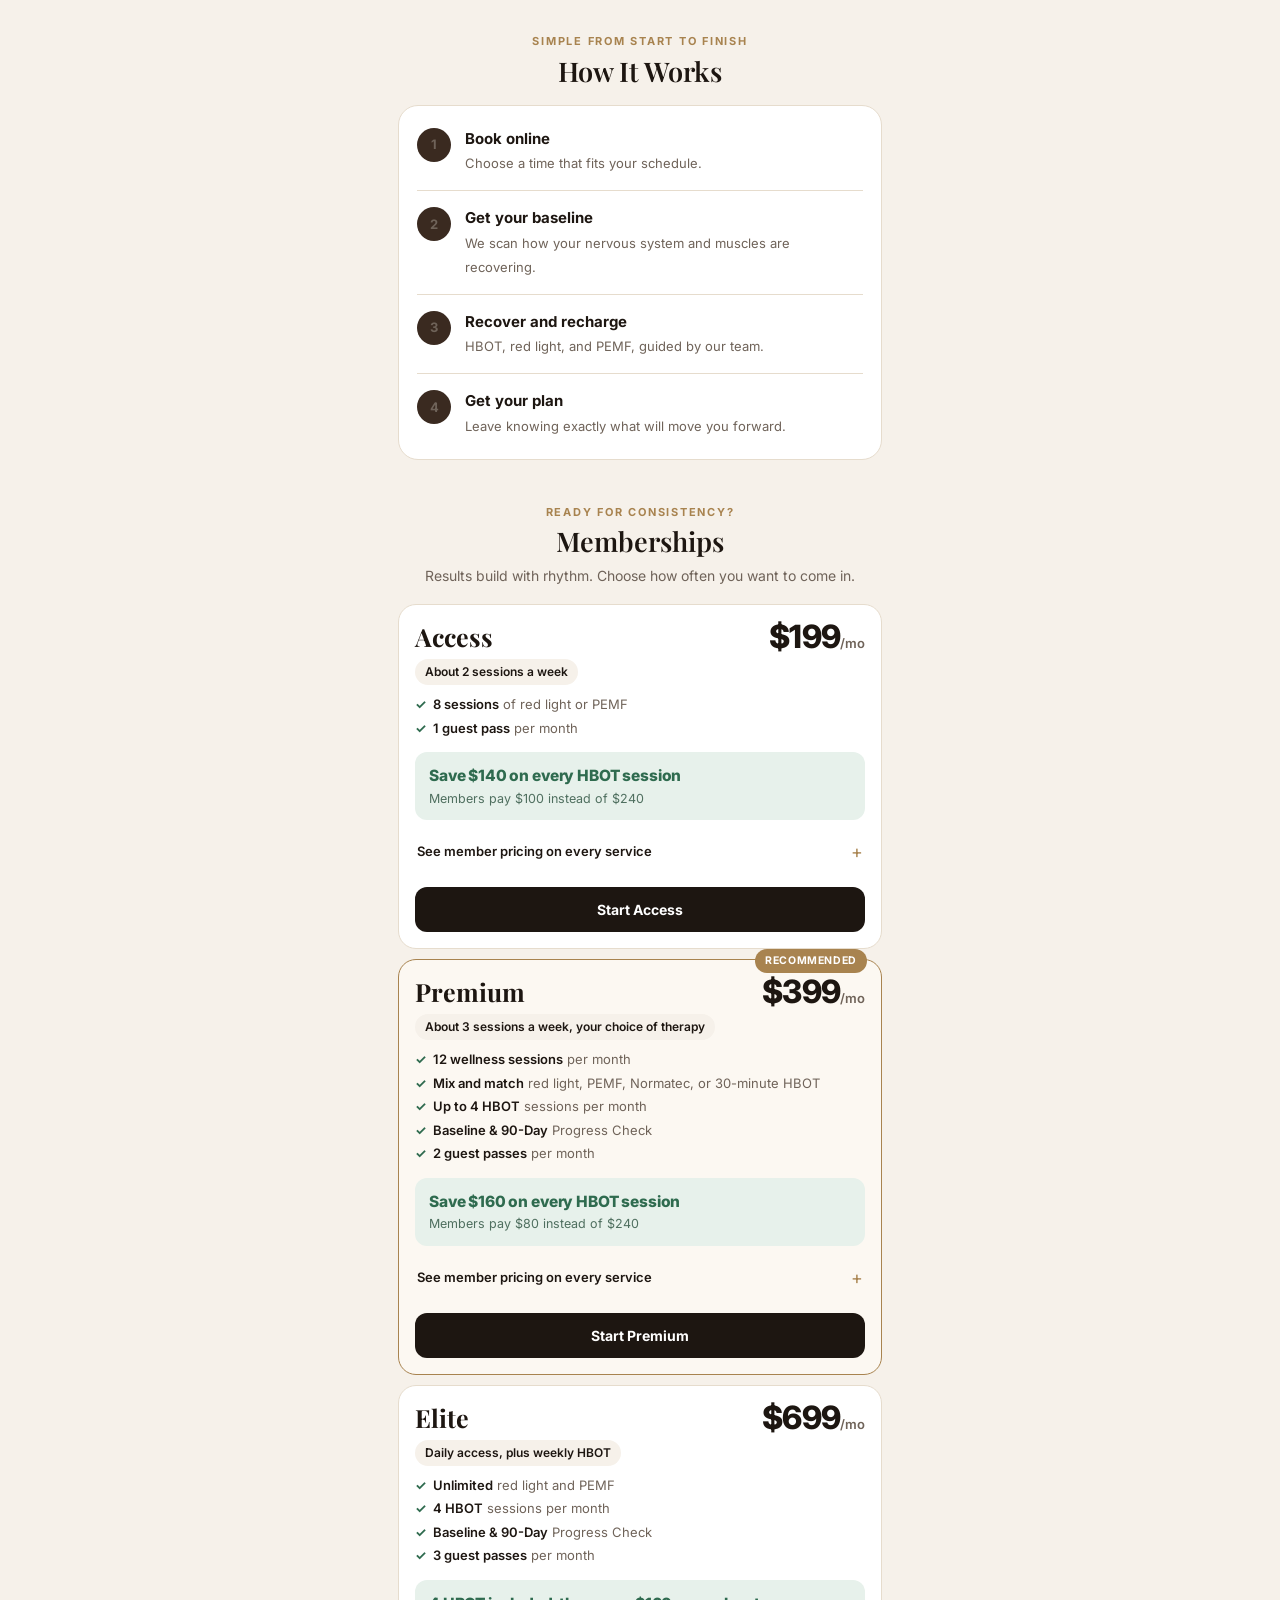
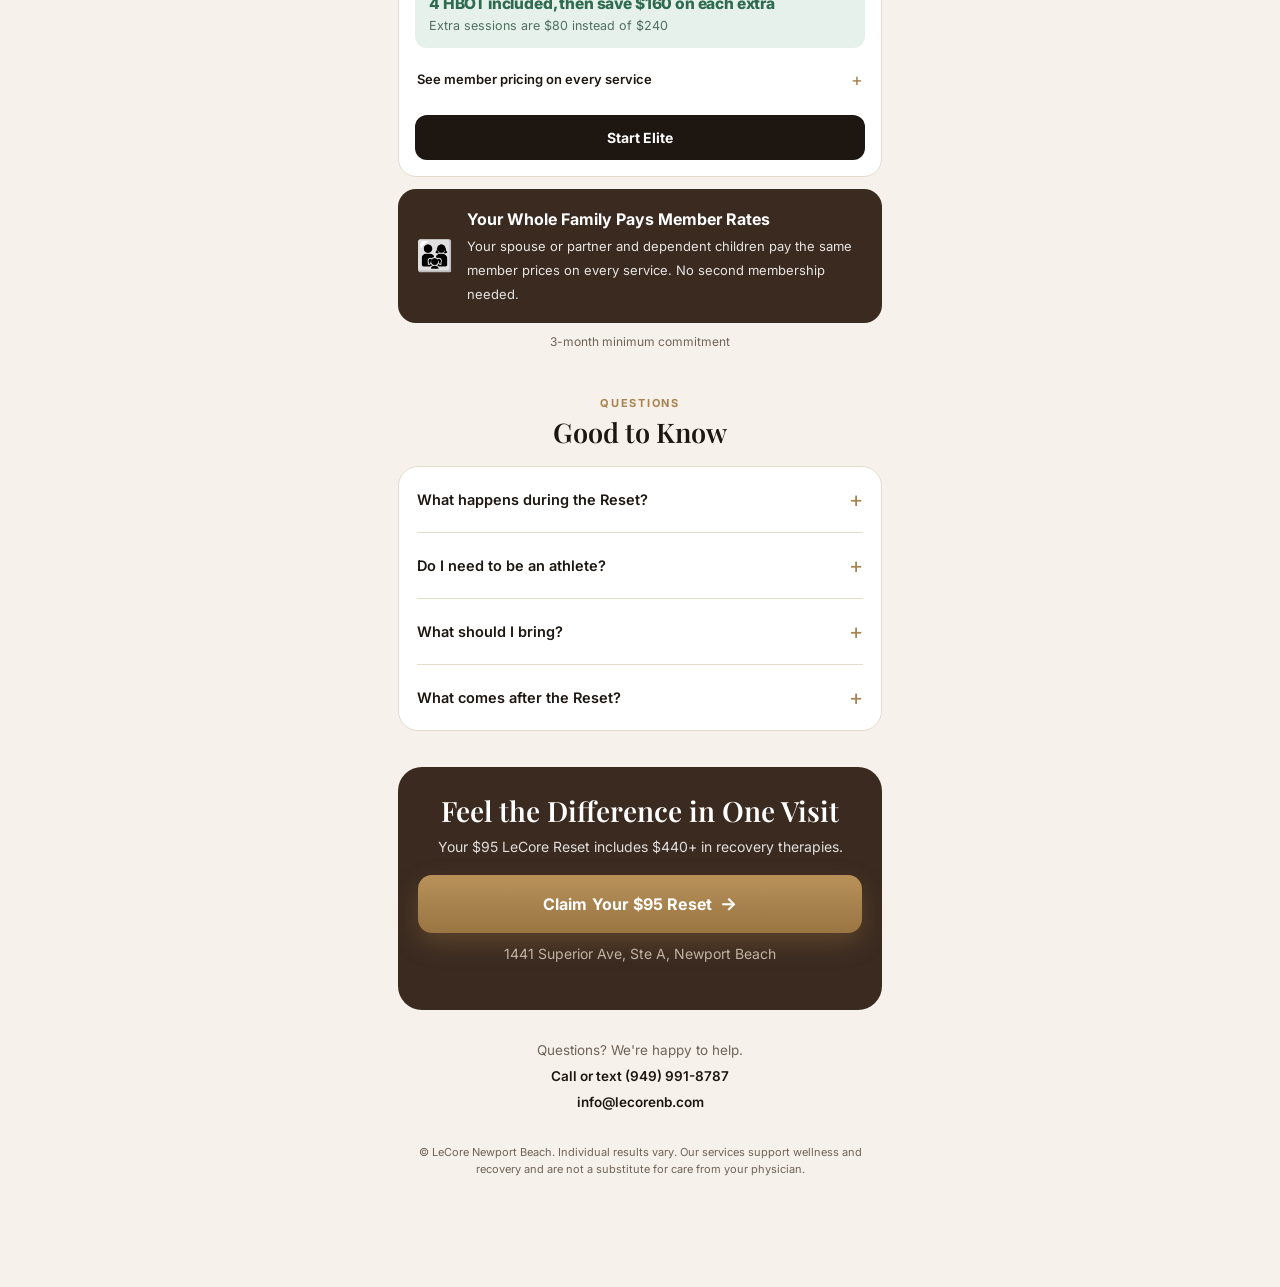
==== commit 00cd8a0e: "Add files via upload" ====
--- a/index.html
+++ b/index.html
@@ -43,9 +43,9 @@
 n.push=n;n.loaded=!0;n.version='2.0';n.queue=[];t=b.createElement(e);t.async=!0;
 t.src=v;s=b.getElementsByTagName(e)[0];s.parentNode.insertBefore(t,s)}(window,
 document,'script','https://connect.facebook.net/en_US/fbevents.js');
-fbq('init','939846468880191');fbq('track','PageView');
+fbq('init','1779051199806264');fbq('track','PageView');
 </script>
-<noscript><img height="1" width="1" style="display:none" alt="" src="https://www.facebook.com/tr?id=939846468880191&ev=PageView&noscript=1"></noscript>
+<noscript><img height="1" width="1" style="display:none" alt="" src="https://www.facebook.com/tr?id=1779051199806264&ev=PageView&noscript=1"></noscript>
 <link rel="preconnect" href="https://fonts.googleapis.com">
 <link rel="preconnect" href="https://fonts.gstatic.com" crossorigin>
 <link href="https://fonts.googleapis.com/css2?family=Playfair+Display:wght@500;600;700&family=Inter:wght@400;500;600;700&display=swap" rel="stylesheet">
@@ -345,8 +345,8 @@
         <h3>Hyperbaric Oxygen Packages</h3>
         <p>75-minute sessions in our 2.0 ATA hard-shell chamber.</p>
         <a class="pk" href="https://www.wellnessliving.com/rs/appointment-start.html?id_class_tab=3&amp;id_mode=1&amp;k_business=860553&amp;k_class_tab=82945&amp;k_service=330958"><div><b>First Session</b><span>Intro price, one time</span></div><div class="p"><s>$240</s>$100</div></a>
-        <a class="pk hot" href="https://www.wellnessliving.com/rs/catalog-payment.html?k_id=4294302&amp;sid_purchase_item=promotion&amp;id_sale=2&amp;k_business=860553"><div><b>Buy 6, Get 8</b><span>8 sessions <i class="bonus">+2 FREE</i></span></div><div class="p">$1,000</div></a>
-        <a class="pk" href="https://www.wellnessliving.com/rs/catalog-payment.html?k_id=4294318&amp;sid_purchase_item=promotion&amp;id_sale=2&amp;k_business=860553"><div><b>Buy 12, Get 16</b><span>16 sessions <i class="bonus">+4 FREE</i></span></div><div class="p">$1,600</div></a>
+        <a class="pk hot" href="https://buy.stripe.com/3cI4gzaQt6eXbrN3g34Ni00"><div><b>Buy 6, Get 8</b><span>8 sessions <i class="bonus">+2 FREE</i></span></div><div class="p">$1,000</div></a>
+        <a class="pk" href="https://buy.stripe.com/aFafZh8Il46P2VheYL4Ni01"><div><b>Buy 12, Get 16</b><span>16 sessions <i class="bonus">+4 FREE</i></span></div><div class="p">$1,600</div></a>
       </div>
     </div>
 
@@ -357,7 +357,7 @@
         <h3>5 Red Light Therapy Sessions</h3>
         <p>Glowing Skin. Less Inflammation. Faster Recovery.</p>
         <div class="bigprice"><s>$500</s><b>$150</b><em>70% off</em></div>
-        <a class="btn btn-ink" href="https://www.wellnessliving.com/rs/catalog-payment.html?k_id=4305668&amp;sid_purchase_item=promotion&amp;id_sale=2&amp;k_business=860553">Claim 5 Sessions for $150</a>
+        <a class="btn btn-ink" href="https://buy.stripe.com/00w14n1fTbzh67taIv4Ni02">Claim 5 Sessions for $150</a>
       </div>
     </div>
   </section>
@@ -409,8 +409,8 @@
       </div>
       <div class="m rec"><span class="tagr">RECOMMENDED</span>
         <div class="m-top"><h3>Premium</h3><div class="pr">$399<small>/mo</small></div></div>
-        <span class="freq">About 4 sessions a week, plus Normatec</span>
-        <ul><li><b>16 sessions</b> of red light or PEMF</li><li><b>4 Normatec</b> sessions per month</li><li><b>Baseline &amp; 90-Day</b> Progress Check</li><li><b>2 guest passes</b> per month</li></ul>
+        <span class="freq">About 3 sessions a week, your choice of therapy</span>
+        <ul><li><b>12 wellness sessions</b> per month</li><li><b>Mix and match</b> red light, PEMF, Normatec, or 30-minute HBOT</li><li><b>Up to 4 HBOT</b> sessions per month</li><li><b>Baseline &amp; 90-Day</b> Progress Check</li><li><b>2 guest passes</b> per month</li></ul>
         <div class="saveline"><b>Save $160 on every HBOT session</b><span>Members pay $80 instead of $240</span></div>
         <details class="mpd"><summary>See member pricing on every service</summary><table><thead><tr><th>Service</th><th>Regular</th><th>Member</th></tr></thead><tbody><tr><td>Hyperbaric Oxygen (HBOT)</td><td><s>$240</s></td><td><b>$80</b></td></tr><tr><td>Red Light, after included</td><td><s>$100</s></td><td><b>$25</b></td></tr><tr><td>PEMF, after included</td><td><s>$100</s></td><td><b>$25</b></td></tr><tr><td>Full-body &amp; Targeted PEMF</td><td><s>$150</s></td><td><b>$40</b></td></tr><tr><td>Chiropractic</td><td><s>$95</s></td><td><b>$60</b></td></tr><tr><td>Chiropractic + Soft Tissue</td><td><s>$150</s></td><td><b>$80</b></td></tr><tr><td>EWOT</td><td><s>$85</s></td><td><b>$40</b></td></tr><tr><td>Normatec, after included</td><td><s>$45</s></td><td><b>$25</b></td></tr></tbody></table></details>
         <a class="join" href="https://www.wellnessliving.com/rs/catalog-payment.html?k_id=4258814&amp;sid_purchase_item=promotion&amp;id_sale=2&amp;k_business=860553">Start Premium</a>
@@ -468,9 +468,17 @@
   if(d>1)el.textContent=d+' days left';else if(d===1)el.textContent='ends tonight';
   var v=document.getElementById('adv'),sb=document.getElementById('snd');
   if(v&&sb){sb.addEventListener('click',function(){v.muted=!v.muted;if(!v.muted){v.currentTime=0;v.play();}sb.classList.toggle('on',!v.muted);sb.querySelector('.ic').textContent=v.muted?'🔇':'🔊';sb.setAttribute('aria-label',v.muted?'Turn sound on':'Turn sound off');});}
-  document.querySelectorAll('a[href*="wellnessliving.com"]').forEach(function(a){
+  var stripeValues={'3cI4gzaQt6eXbrN3g34Ni00':1000,'aFafZh8Il46P2VheYL4Ni01':1600,'00w14n1fTbzh67taIv4Ni02':150};
+  document.querySelectorAll('a[href*="wellnessliving.com"],a[href*="buy.stripe.com"]').forEach(function(a){
     a.addEventListener('click',function(){
-      if(typeof fbq==='function'){fbq('track',a.href.indexOf('catalog-payment')>-1?'InitiateCheckout':'Lead',{content_name:(a.textContent||'').trim()});}
+      if(typeof fbq!=='function')return;
+      var name=(a.textContent||'').trim();
+      if(a.href.indexOf('buy.stripe.com')>-1){
+        var v=stripeValues[a.href.split('/').pop()];
+        fbq('track','InitiateCheckout',v?{content_name:name,value:v,currency:'USD'}:{content_name:name});
+      }else{
+        fbq('track',a.href.indexOf('catalog-payment')>-1?'InitiateCheckout':'Lead',{content_name:name});
+      }
     });
   });
 
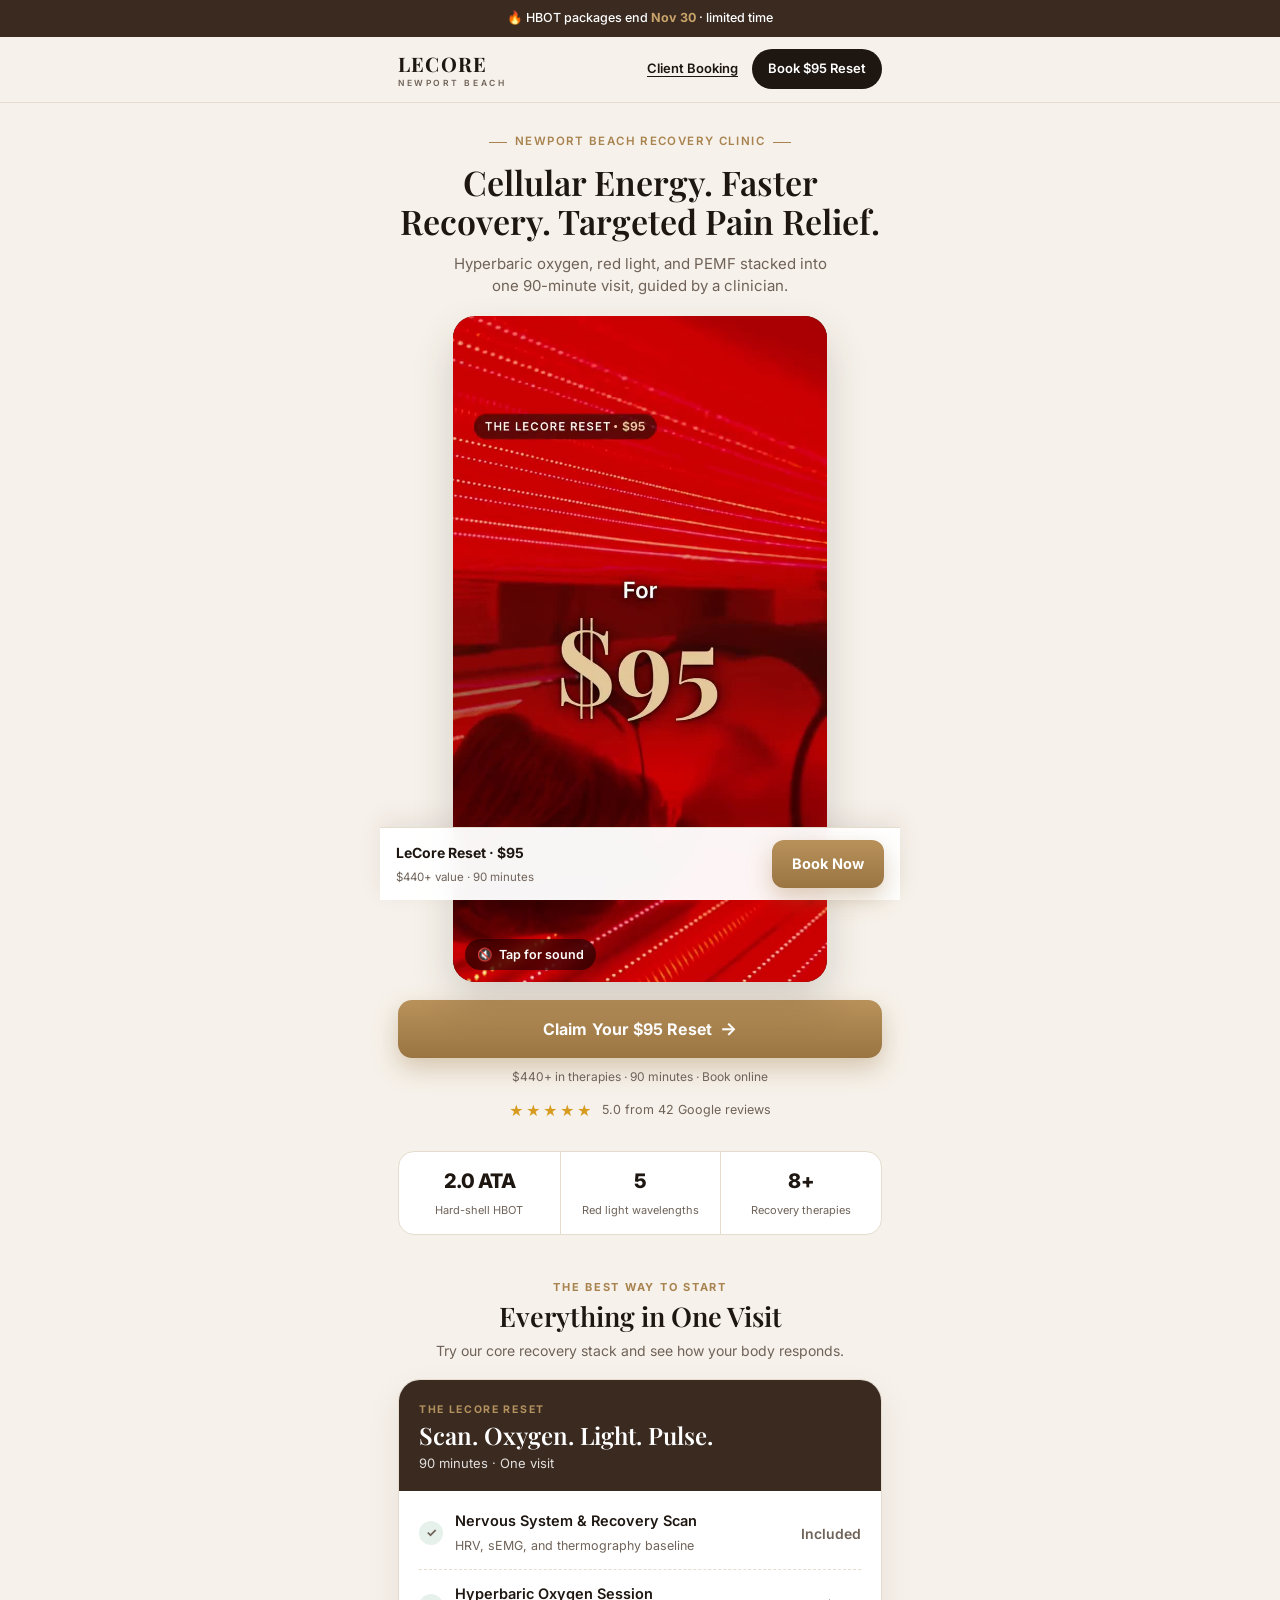
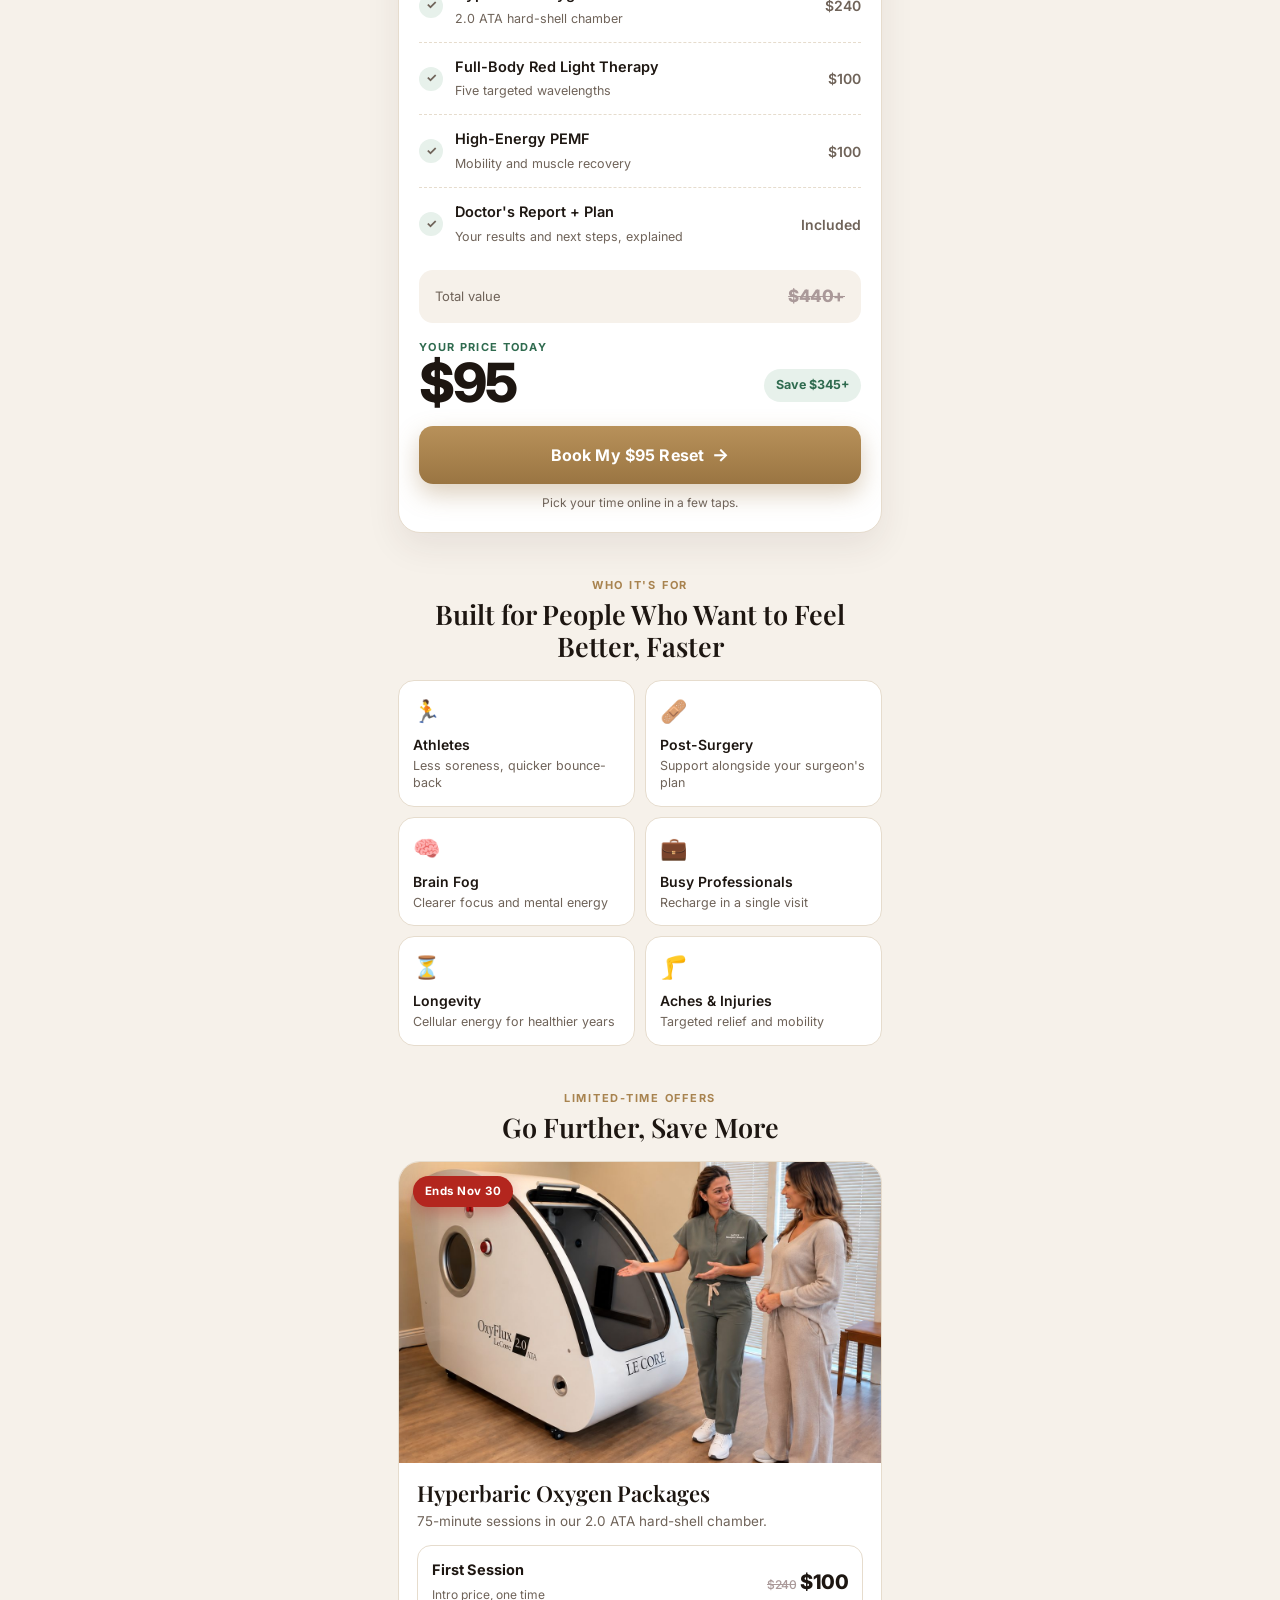
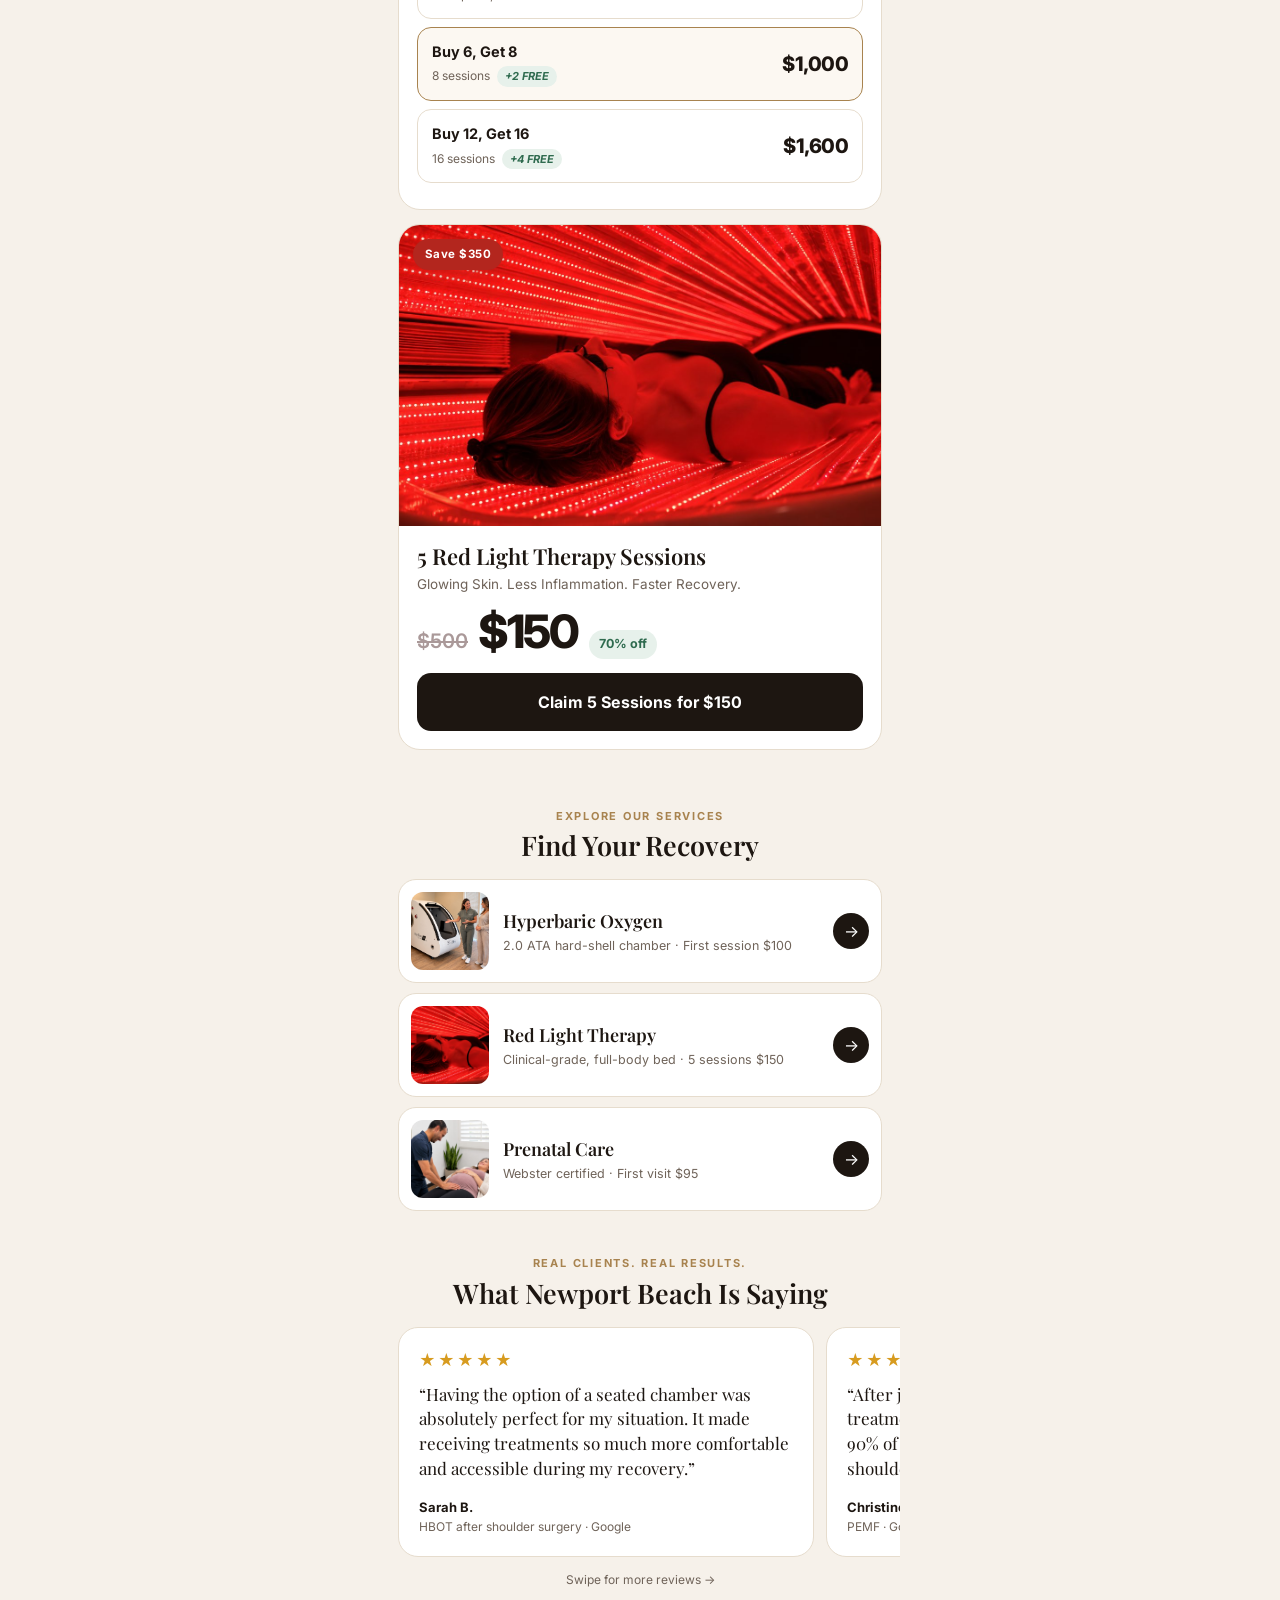
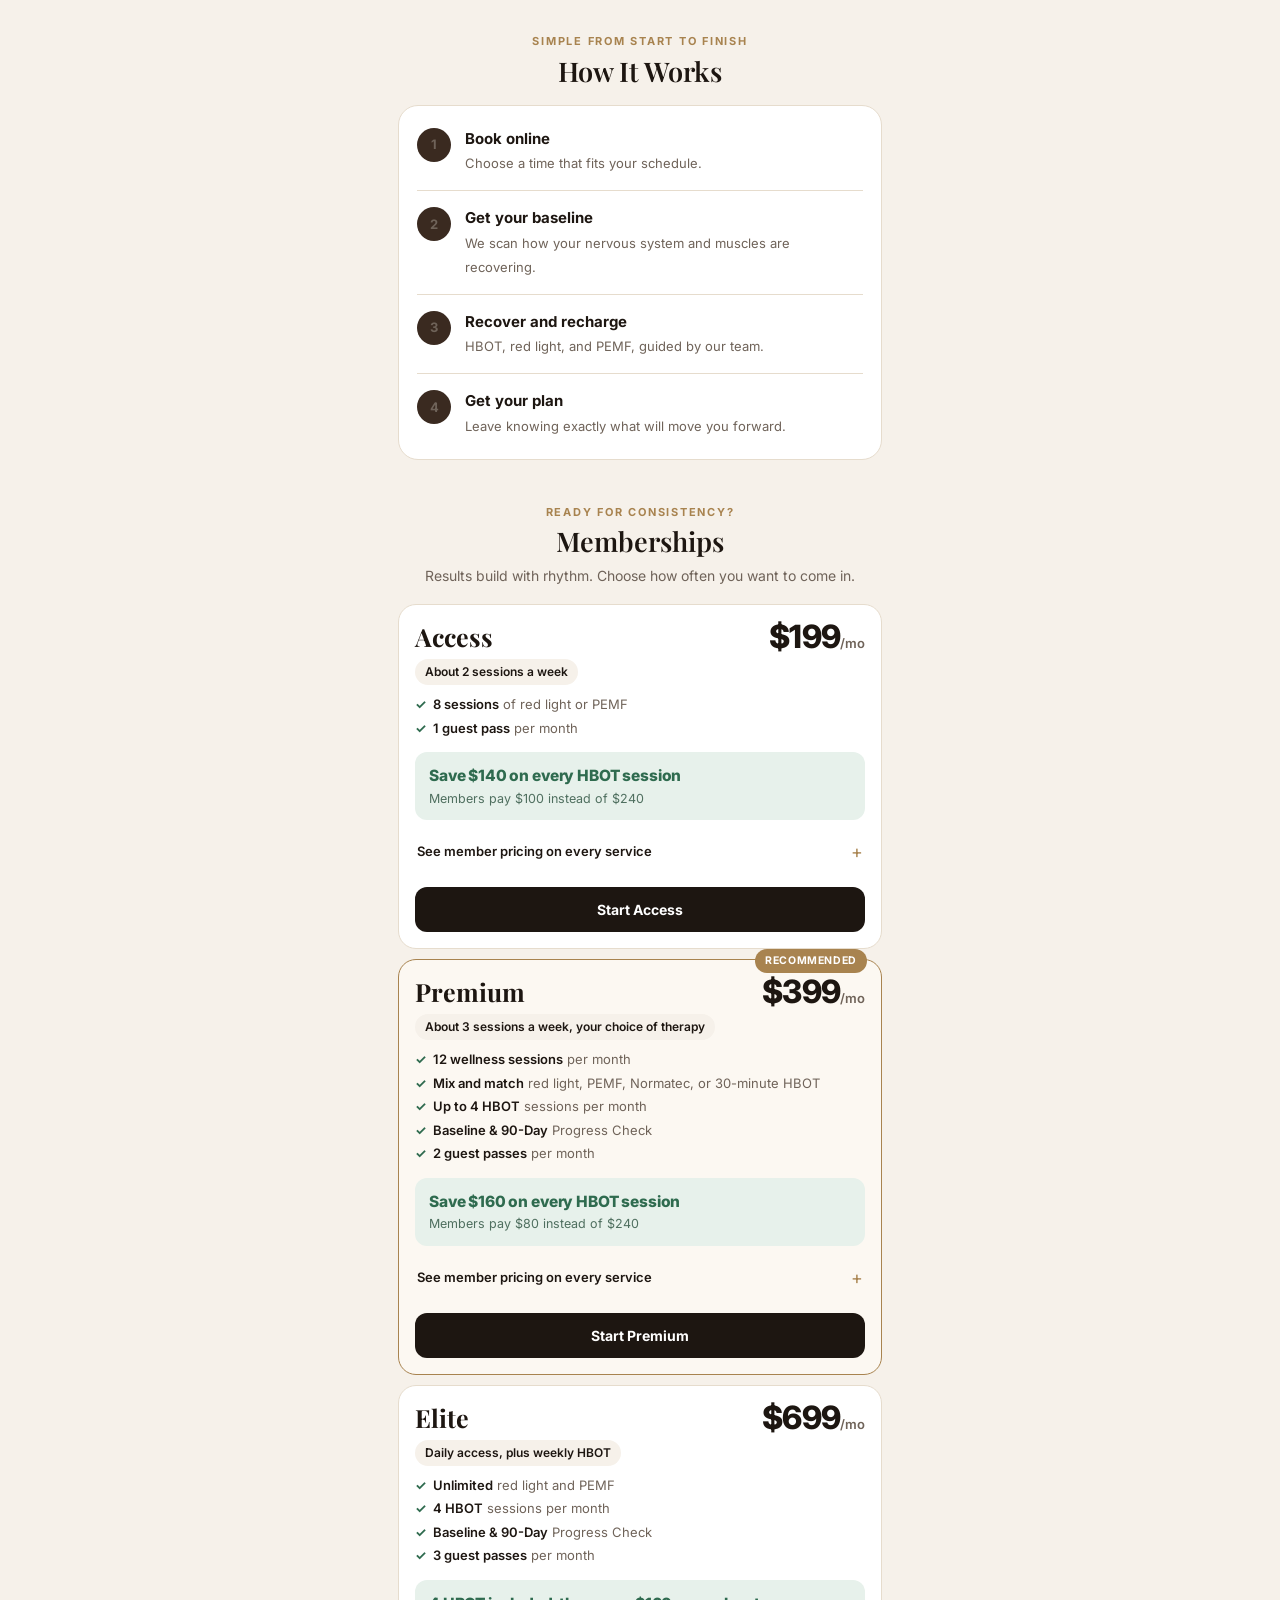
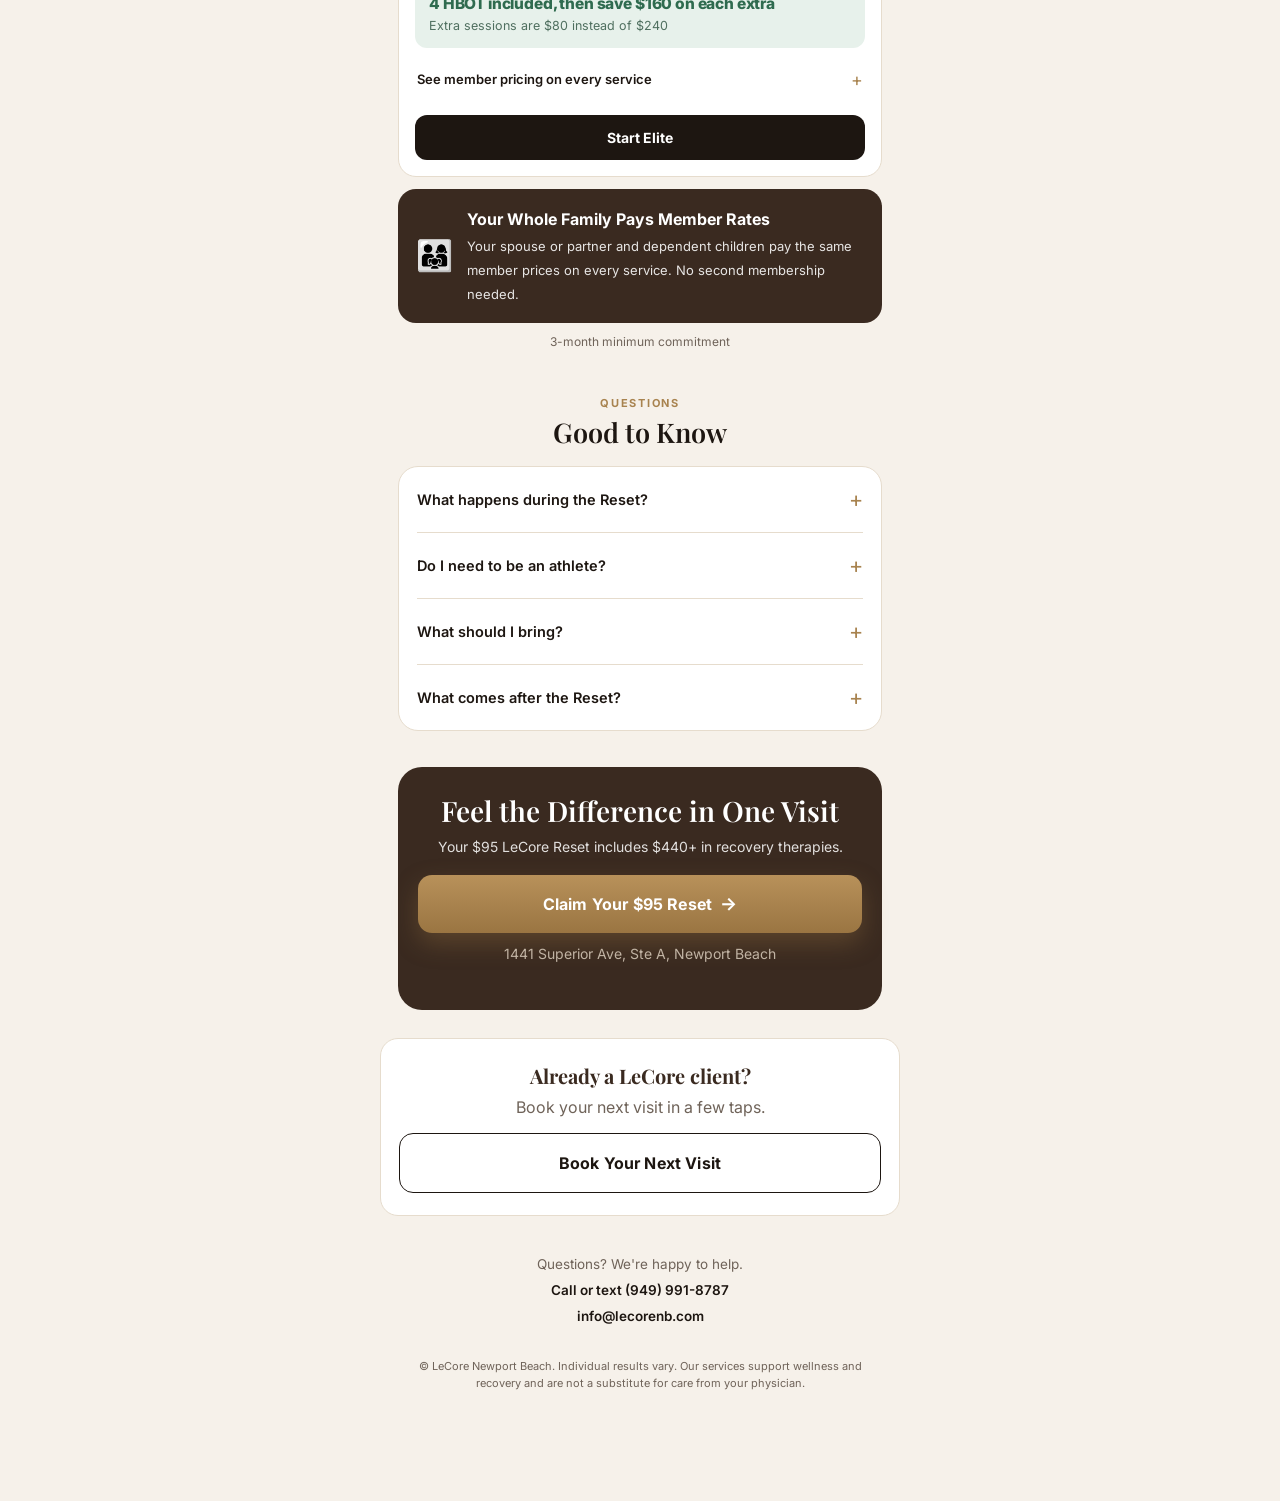
==== commit 6ff2747e: "Enhance client booking features in index.html Add client booking section to the header and footer." ====
--- a/index.html
+++ b/index.html
@@ -68,6 +68,11 @@
 .logo{font-family:"Playfair Display",serif;font-size:20px;font-weight:700;letter-spacing:.06em}
 .logo small{display:block;font-family:Inter;font-size:8.5px;letter-spacing:.3em;font-weight:600;color:var(--muted);margin-top:-2px}
 .pill{background:var(--ink);color:#fff;font-size:13px;font-weight:600;padding:10px 16px;border-radius:999px}
+.top-r{display:flex;align-items:center;gap:14px}
+.clink{font-size:13px;font-weight:600;color:var(--ink);text-decoration:underline;text-underline-offset:3px}
+.client-book{text-align:center;background:var(--card);border:1px solid var(--line);border-radius:18px;padding:22px 18px;margin:28px 0 8px}
+.client-book b{display:block;font-family:"Playfair Display",serif;font-size:20px;color:var(--brown)}
+.client-book span{display:block;color:var(--muted);margin:4px 0 14px}
 
 /* buttons */
 .btn{display:flex;align-items:center;justify-content:center;gap:8px;width:100%;padding:17px 20px;border-radius:14px;font-weight:700;font-size:16px;letter-spacing:.01em;transition:transform .15s}
@@ -275,7 +280,8 @@
 <div class="urgent">🔥 HBOT packages end <b>Nov 30</b> · <span id="left">limited time</span></div>
 <header class="top"><div class="top-in">
   <div class="logo">LECORE<small>NEWPORT BEACH</small></div>
-  <a class="pill" href="https://www.wellnessliving.com/rs/appointment-start.html?id_class_tab=3&amp;id_mode=1&amp;k_business=860553&amp;k_class_tab=82456&amp;k_service=329169">Book $95 Reset</a>
+  <div class="top-r"><a class="clink" href="/book/">Client Booking</a>
+  <a class="pill" href="https://www.wellnessliving.com/rs/appointment-start.html?id_class_tab=3&amp;id_mode=1&amp;k_business=860553&amp;k_class_tab=82456&amp;k_service=329169">Book $95 Reset</a></div>
 </div></header>
 
 <main class="wrap">
@@ -446,6 +452,8 @@
     <a class="btn btn-gold" href="https://www.wellnessliving.com/rs/appointment-start.html?id_class_tab=3&amp;id_mode=1&amp;k_business=860553&amp;k_class_tab=82456&amp;k_service=329169">Claim Your $95 Reset <span class="arr">→</span></a>
     <p class="micro">1441 Superior Ave, Ste A, Newport Beach</p>
   </div>
+
+  <div class="client-book"><b>Already a LeCore client?</b><span>Book your next visit in a few taps.</span><a class="btn btn-ghost" href="/book/">Book Your Next Visit</a></div>
 
   <div class="contact">
     Questions? We're happy to help.
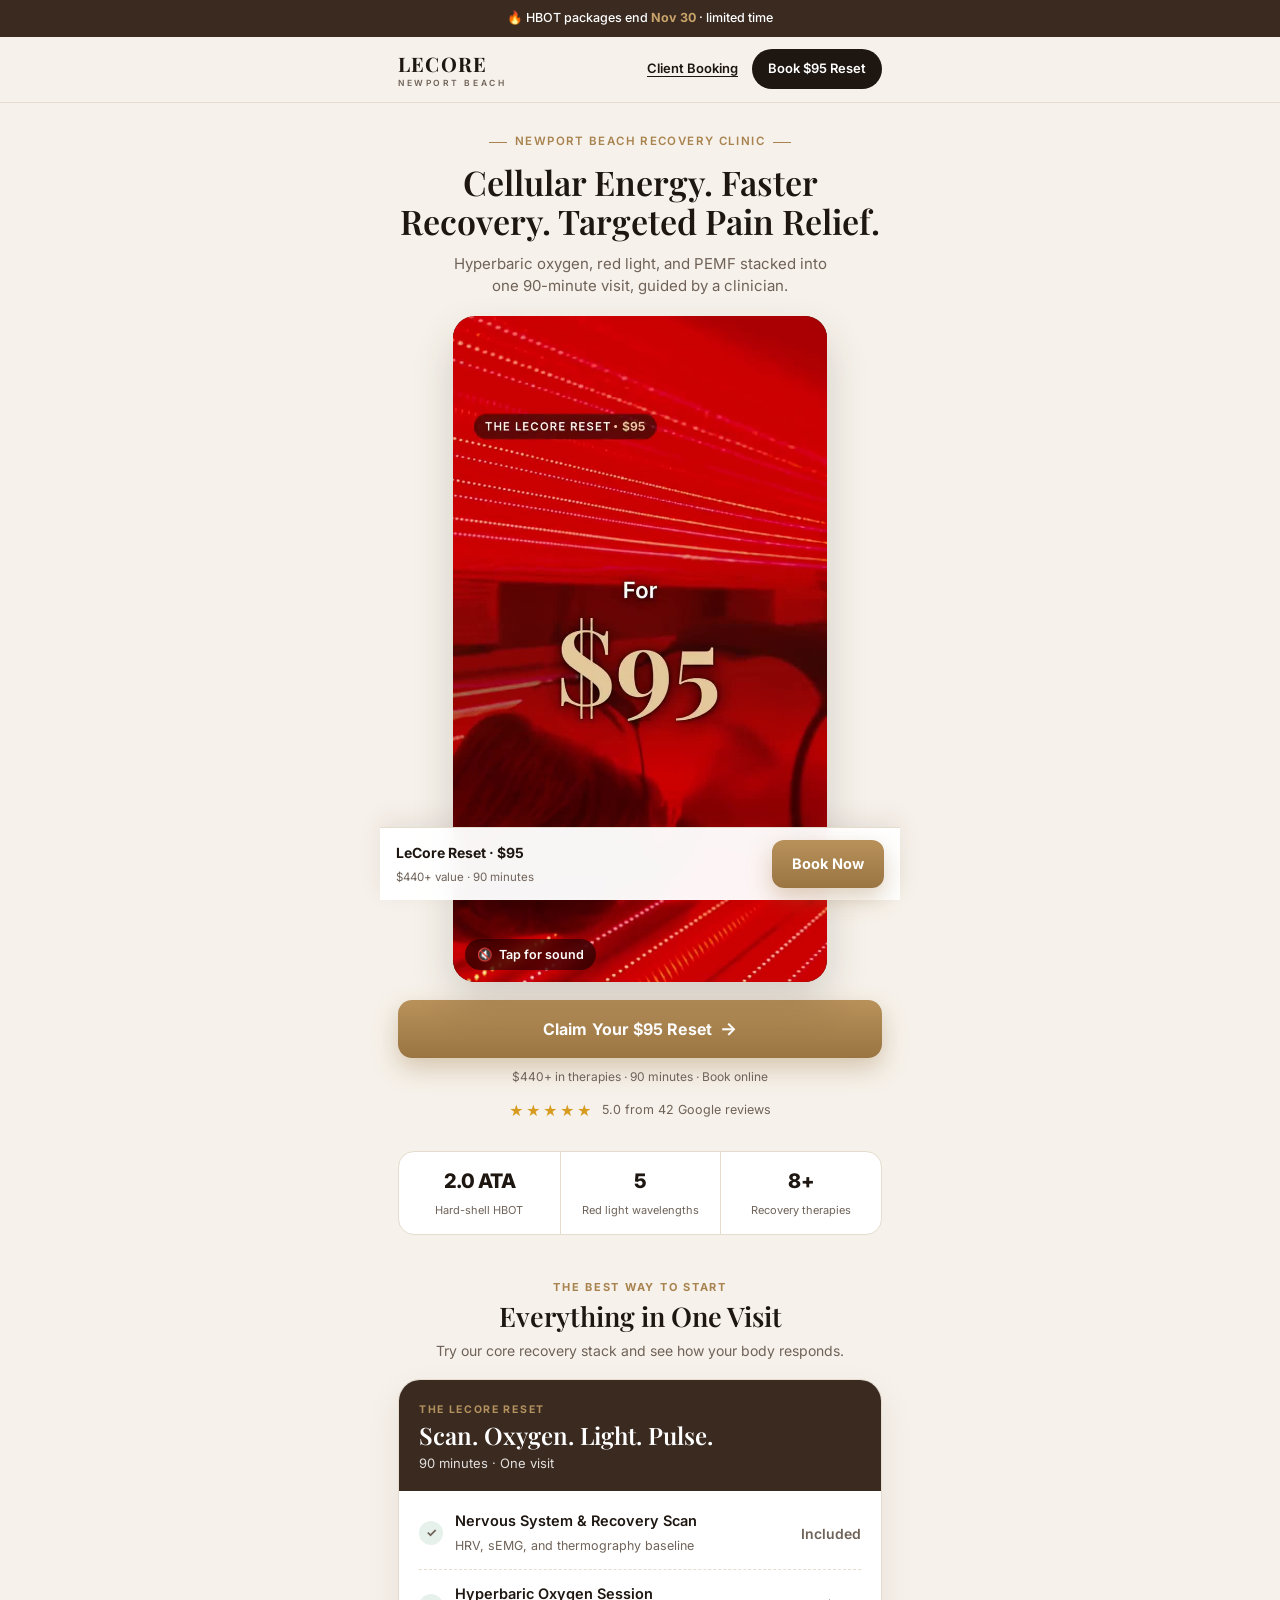
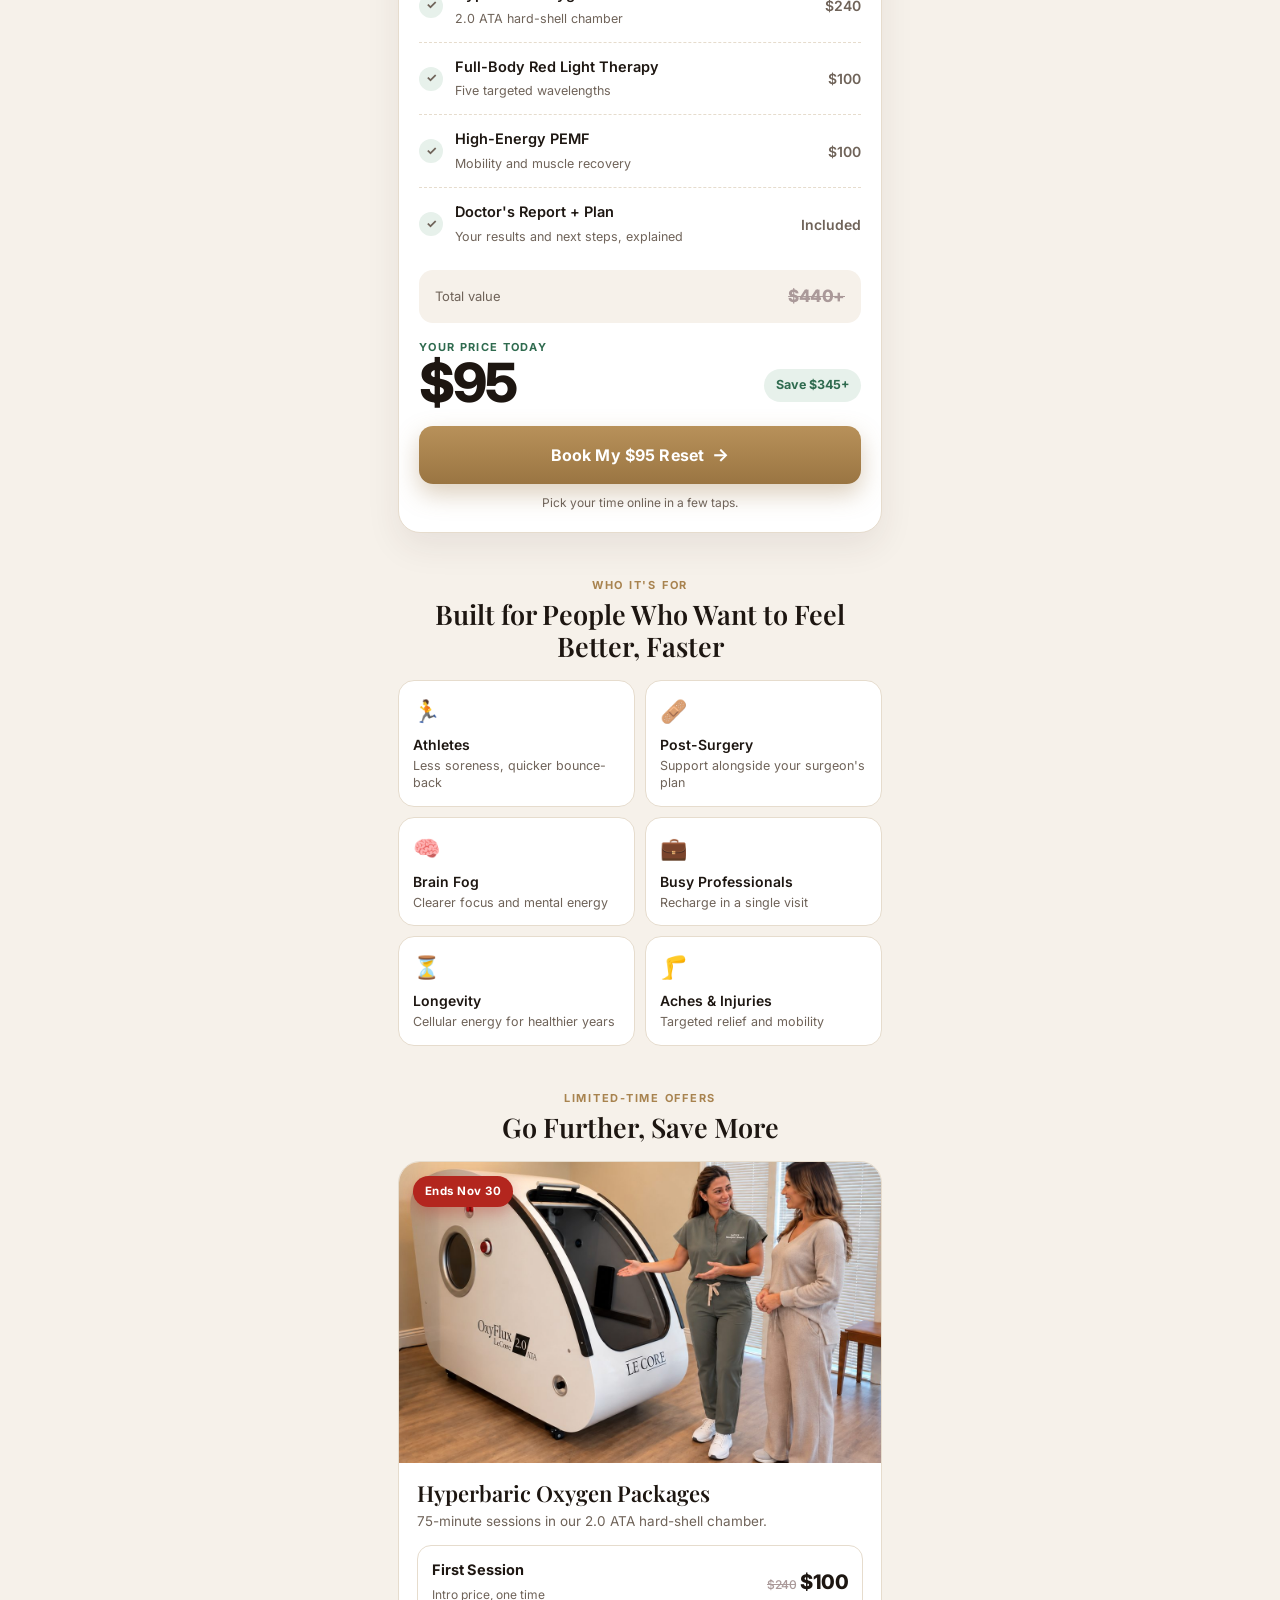
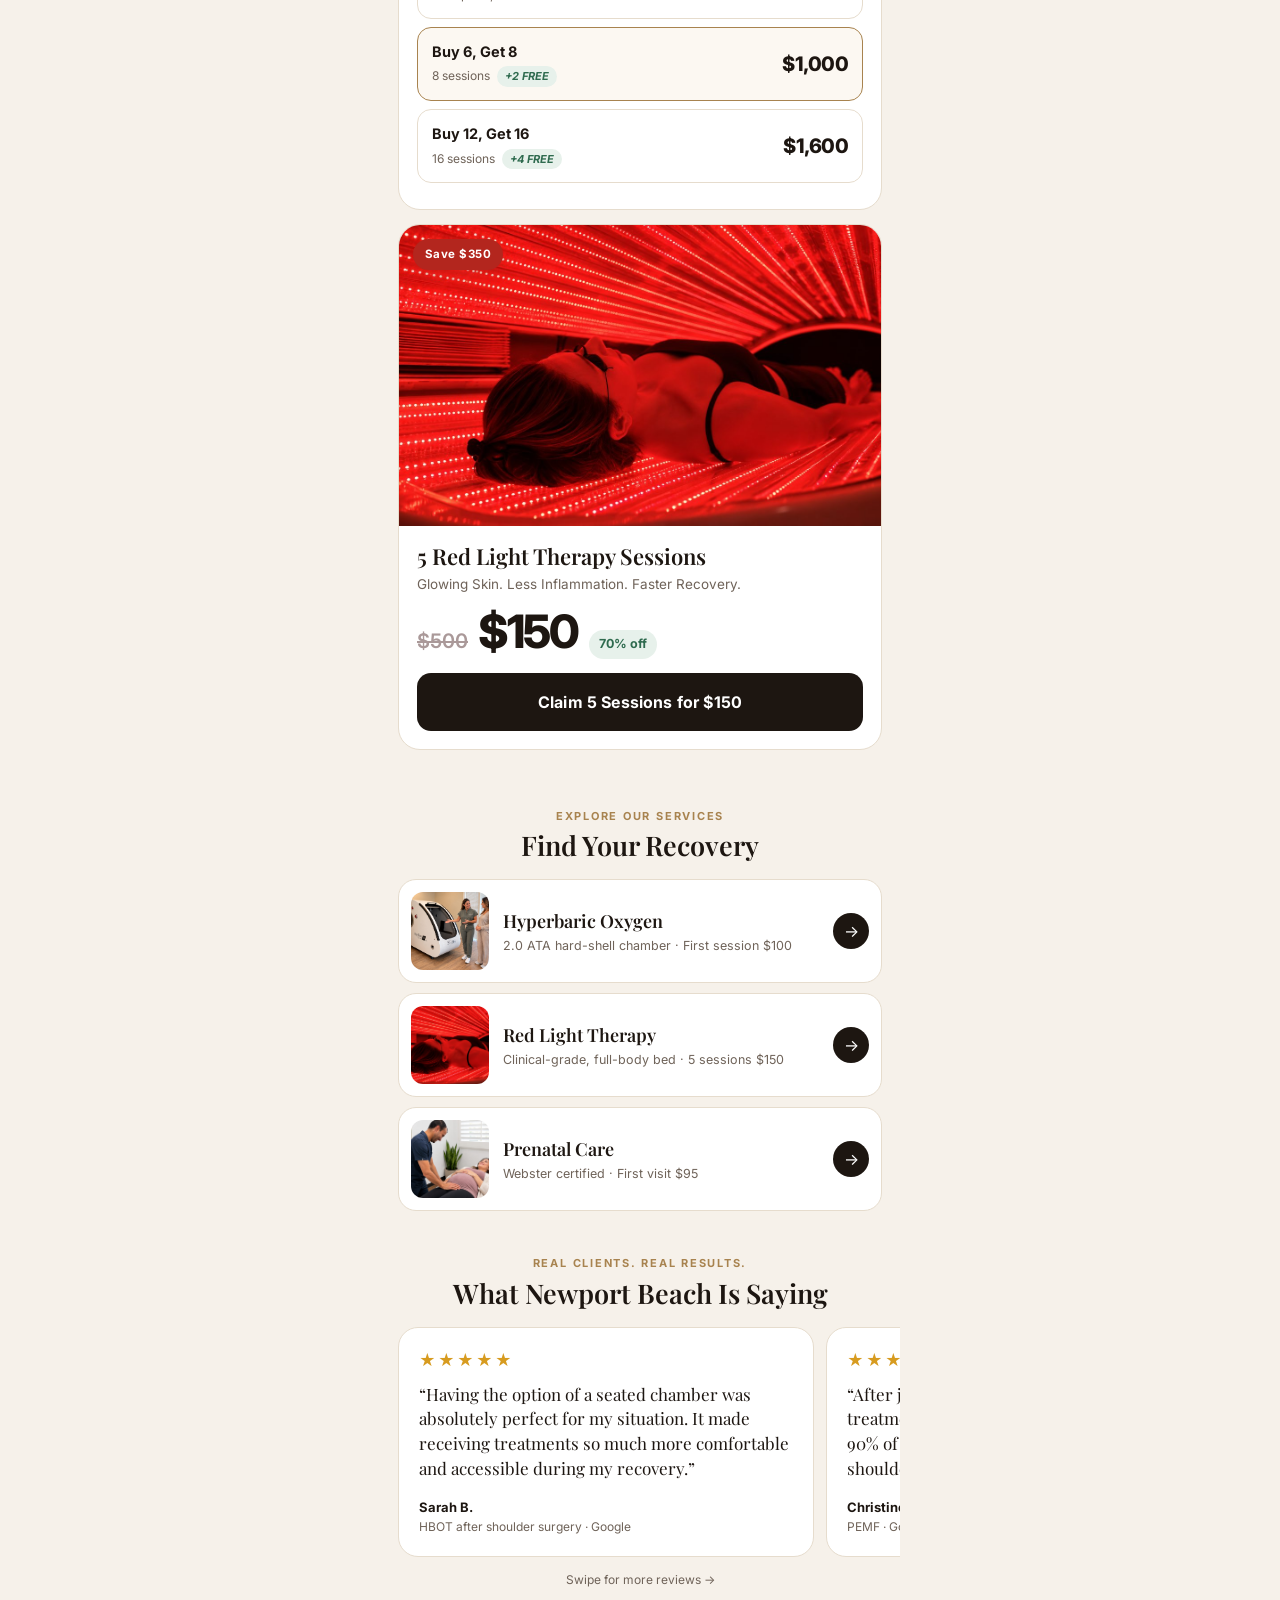
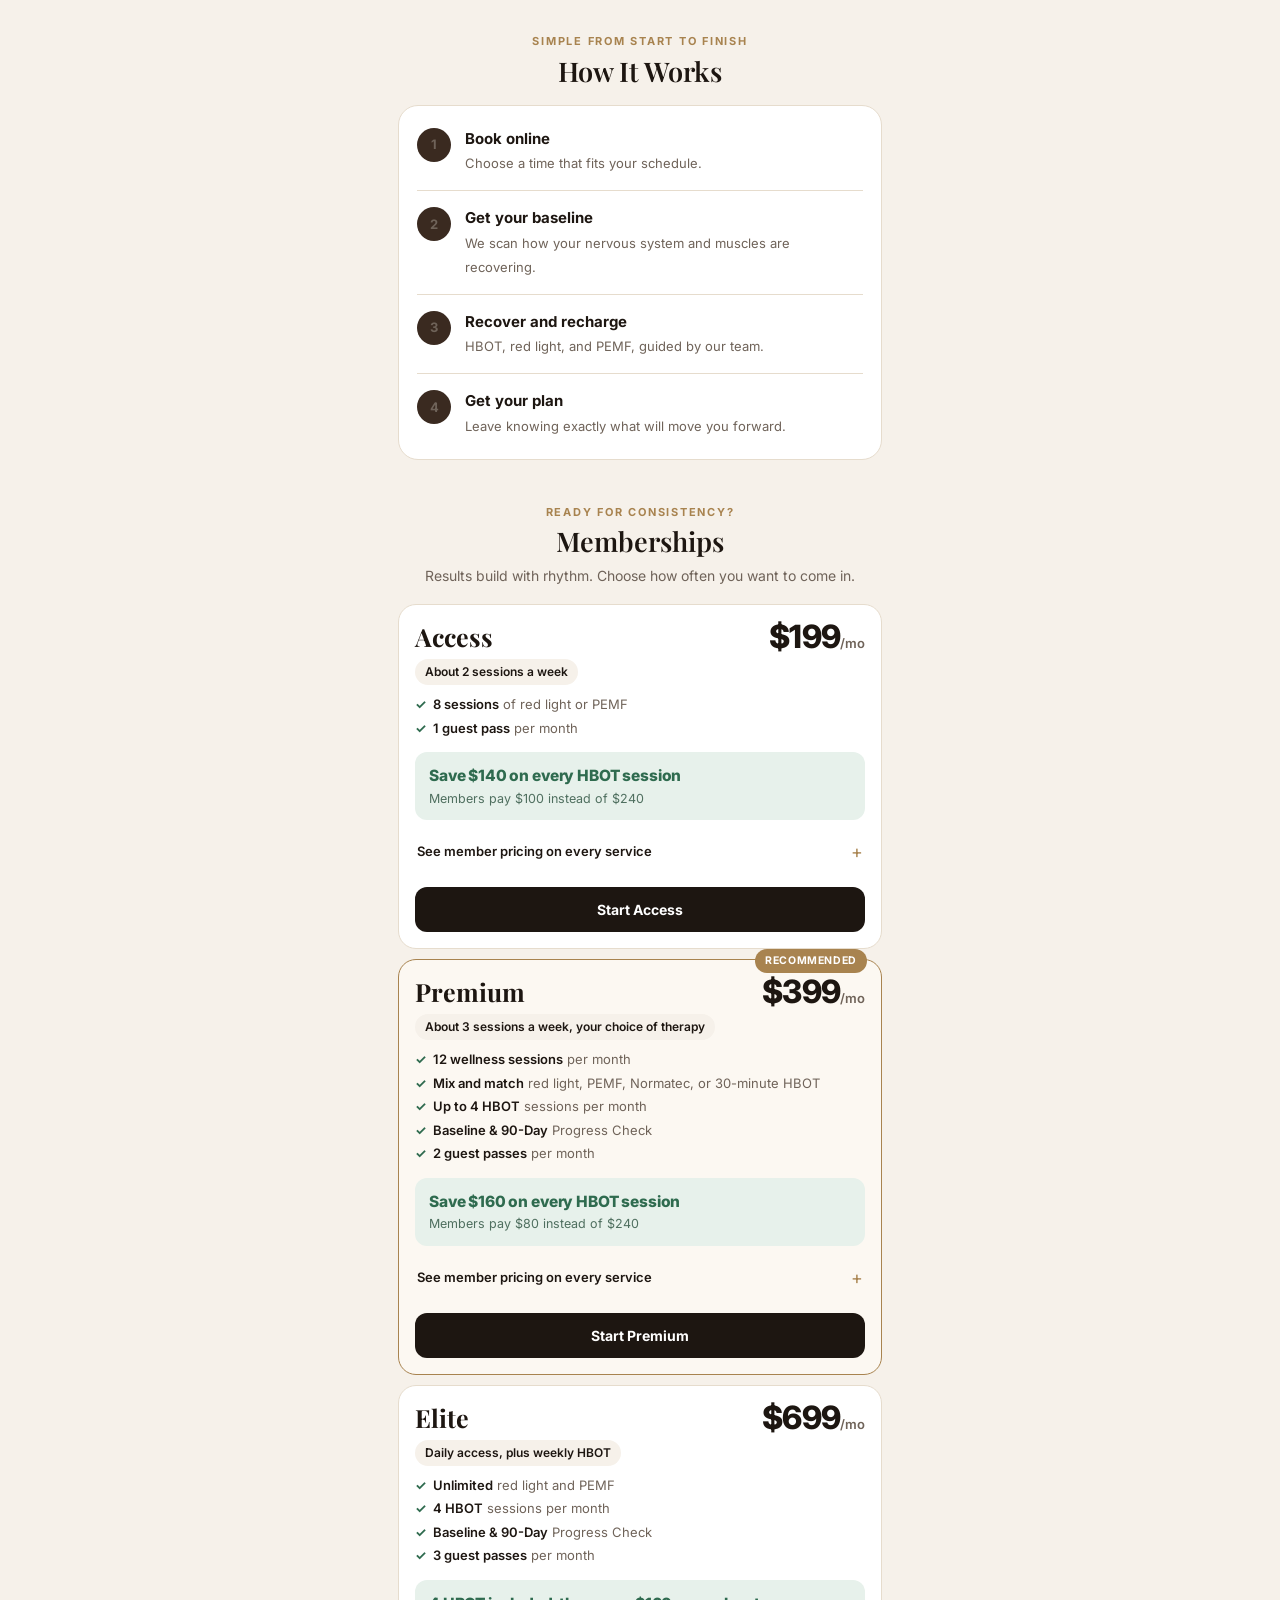
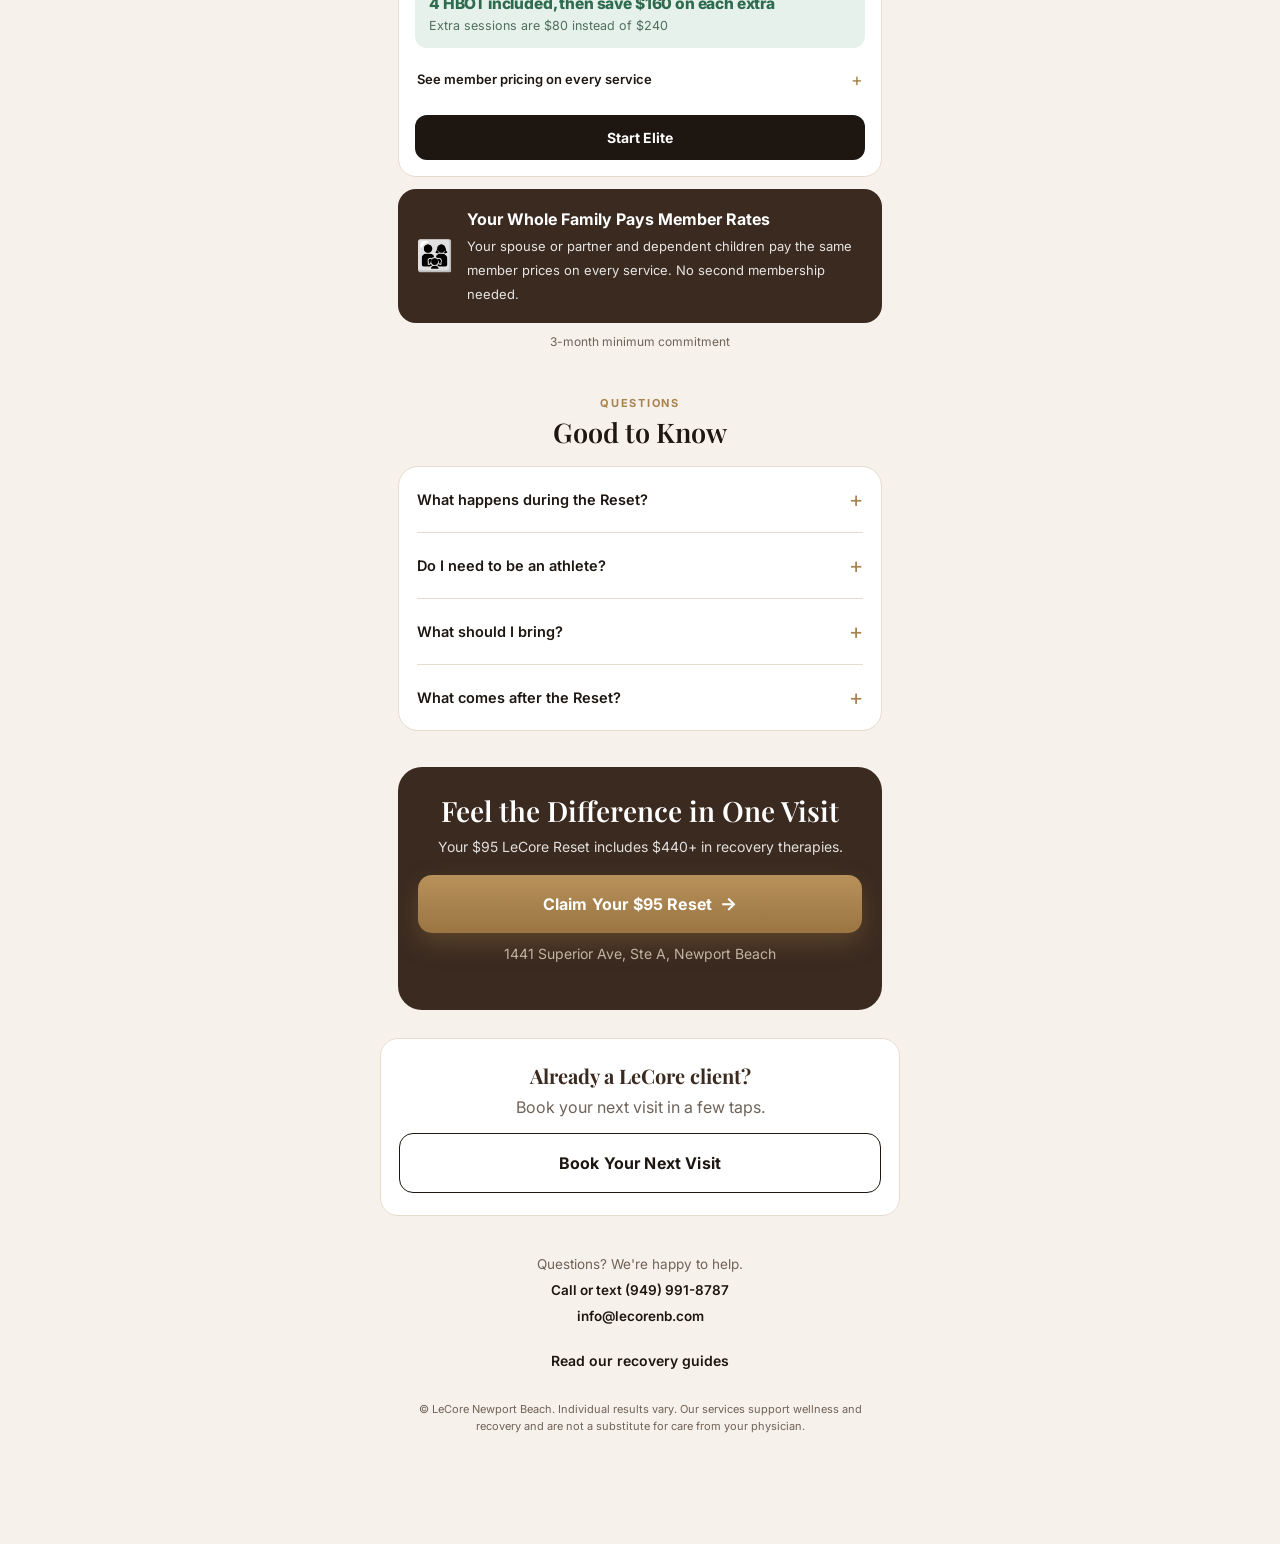
==== commit cabc23aa: "Add Guides hub, red light skin guide, guide template and Guides links Co-Authored-By: Claude Opus 5." ====
--- a/index.html
+++ b/index.html
@@ -460,6 +460,7 @@
     <a href="tel:+19499918787">Call or text (949) 991-8787</a>
     <a href="mailto:info@lecorenb.com">info@lecorenb.com</a>
   </div>
+  <p style="text-align:center;margin:8px 0 14px;font-size:14px"><a href="/guides/" style="color:inherit;font-weight:600">Read our recovery guides</a></p>
   <footer>© LeCore Newport Beach. Individual results vary. Our services support wellness and recovery and are not a substitute for care from your physician.</footer>
 </main>
 
